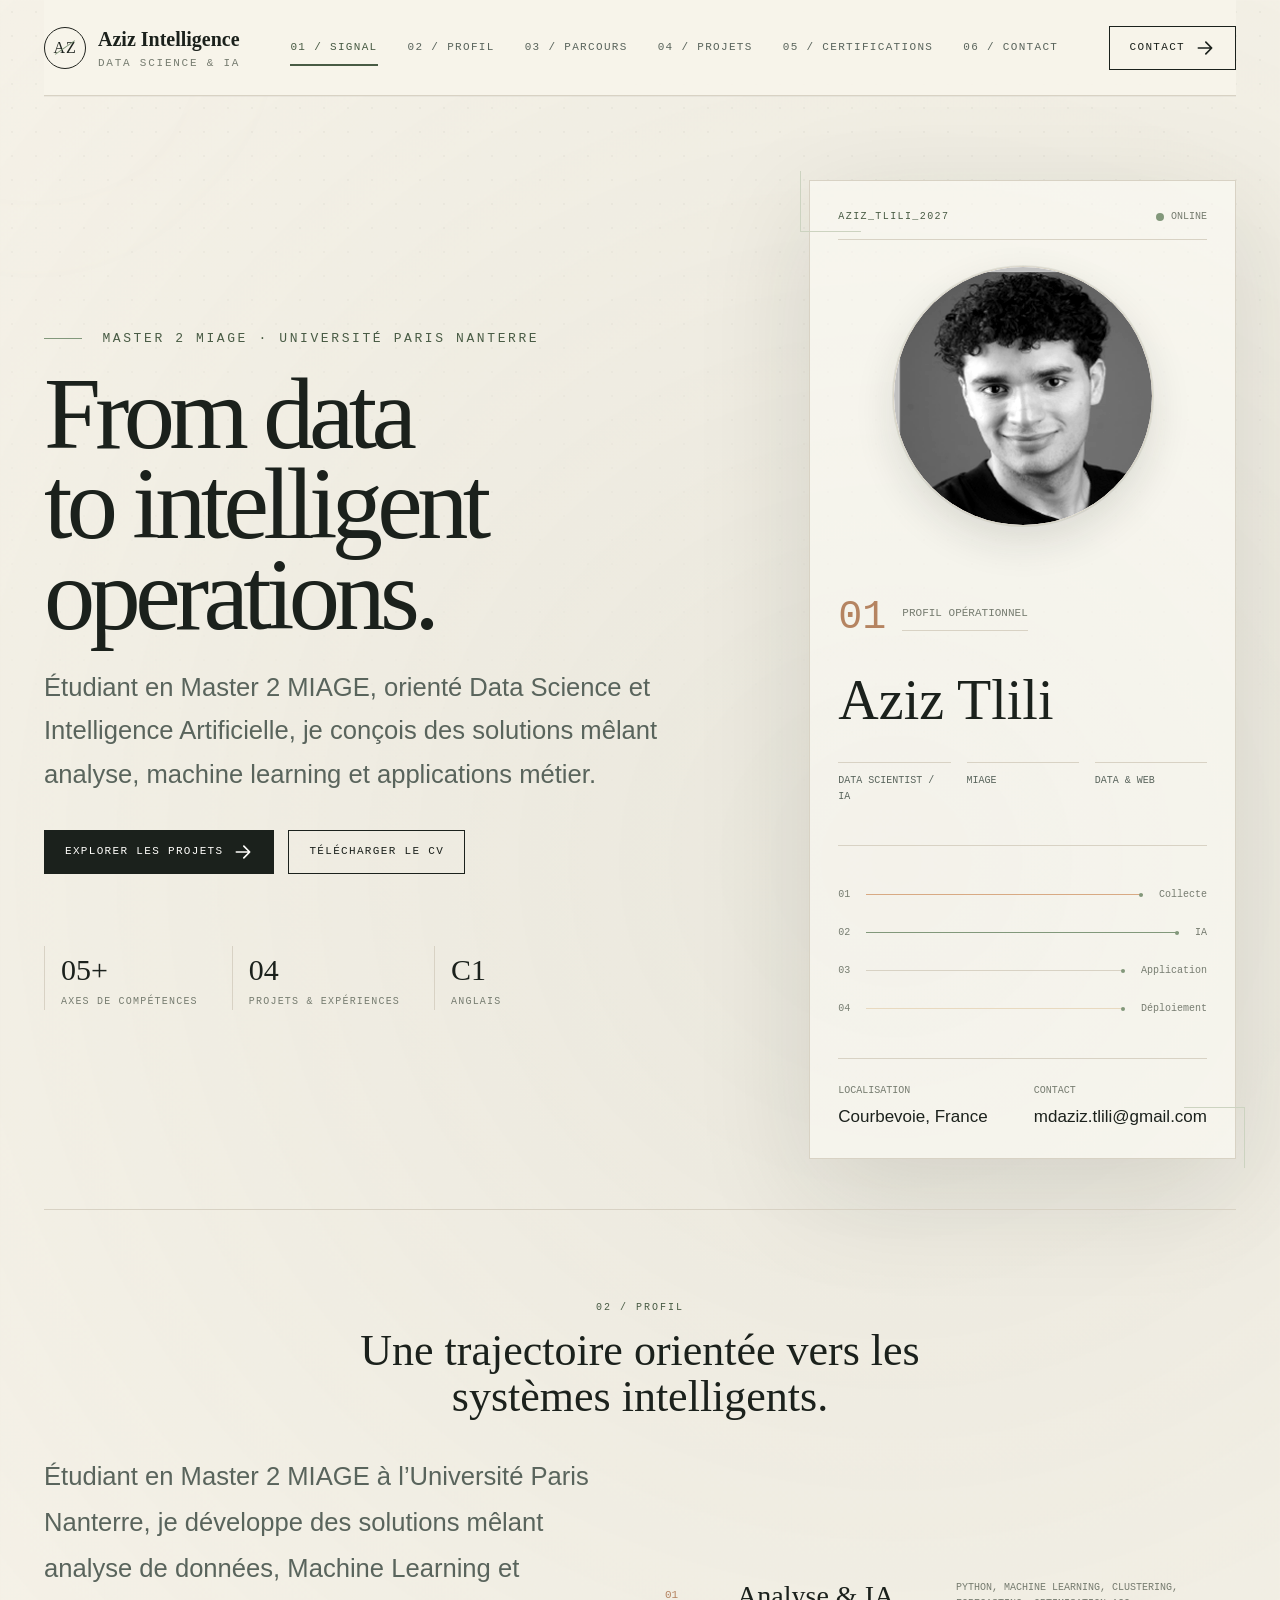
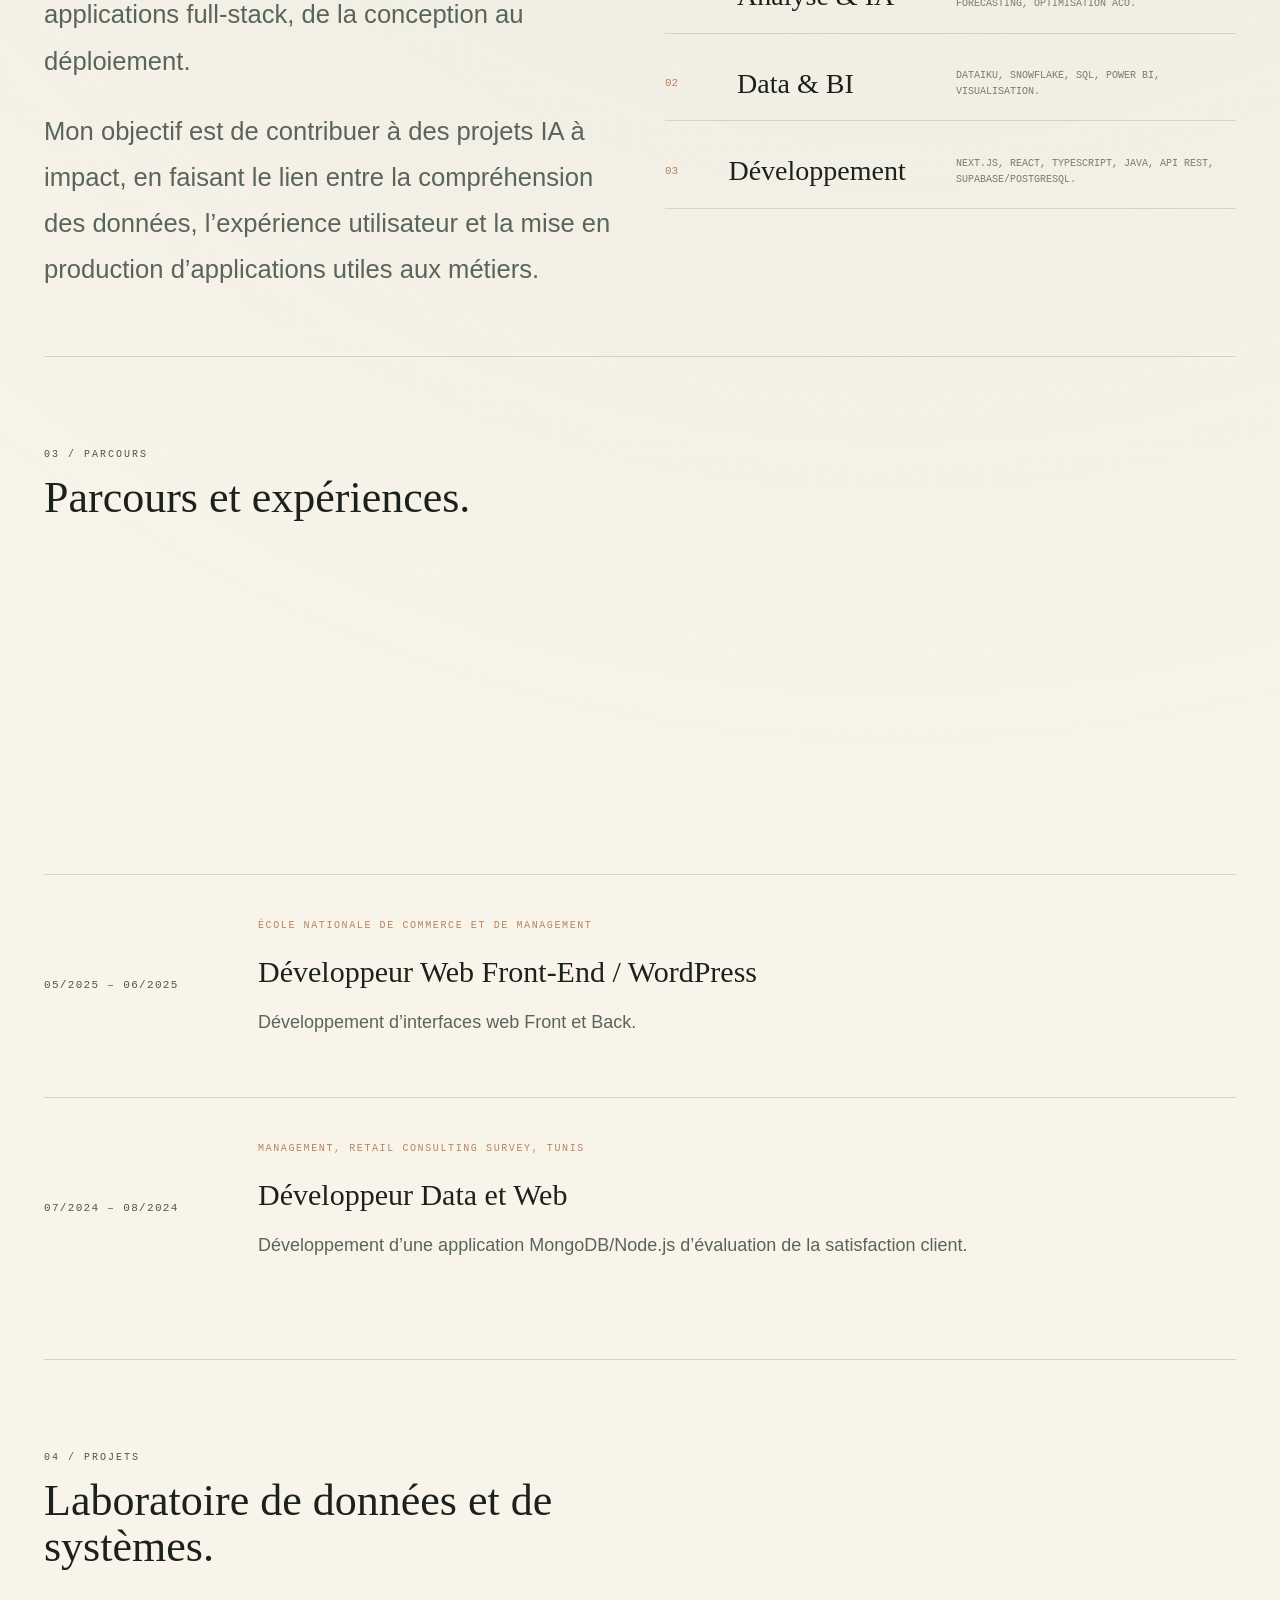
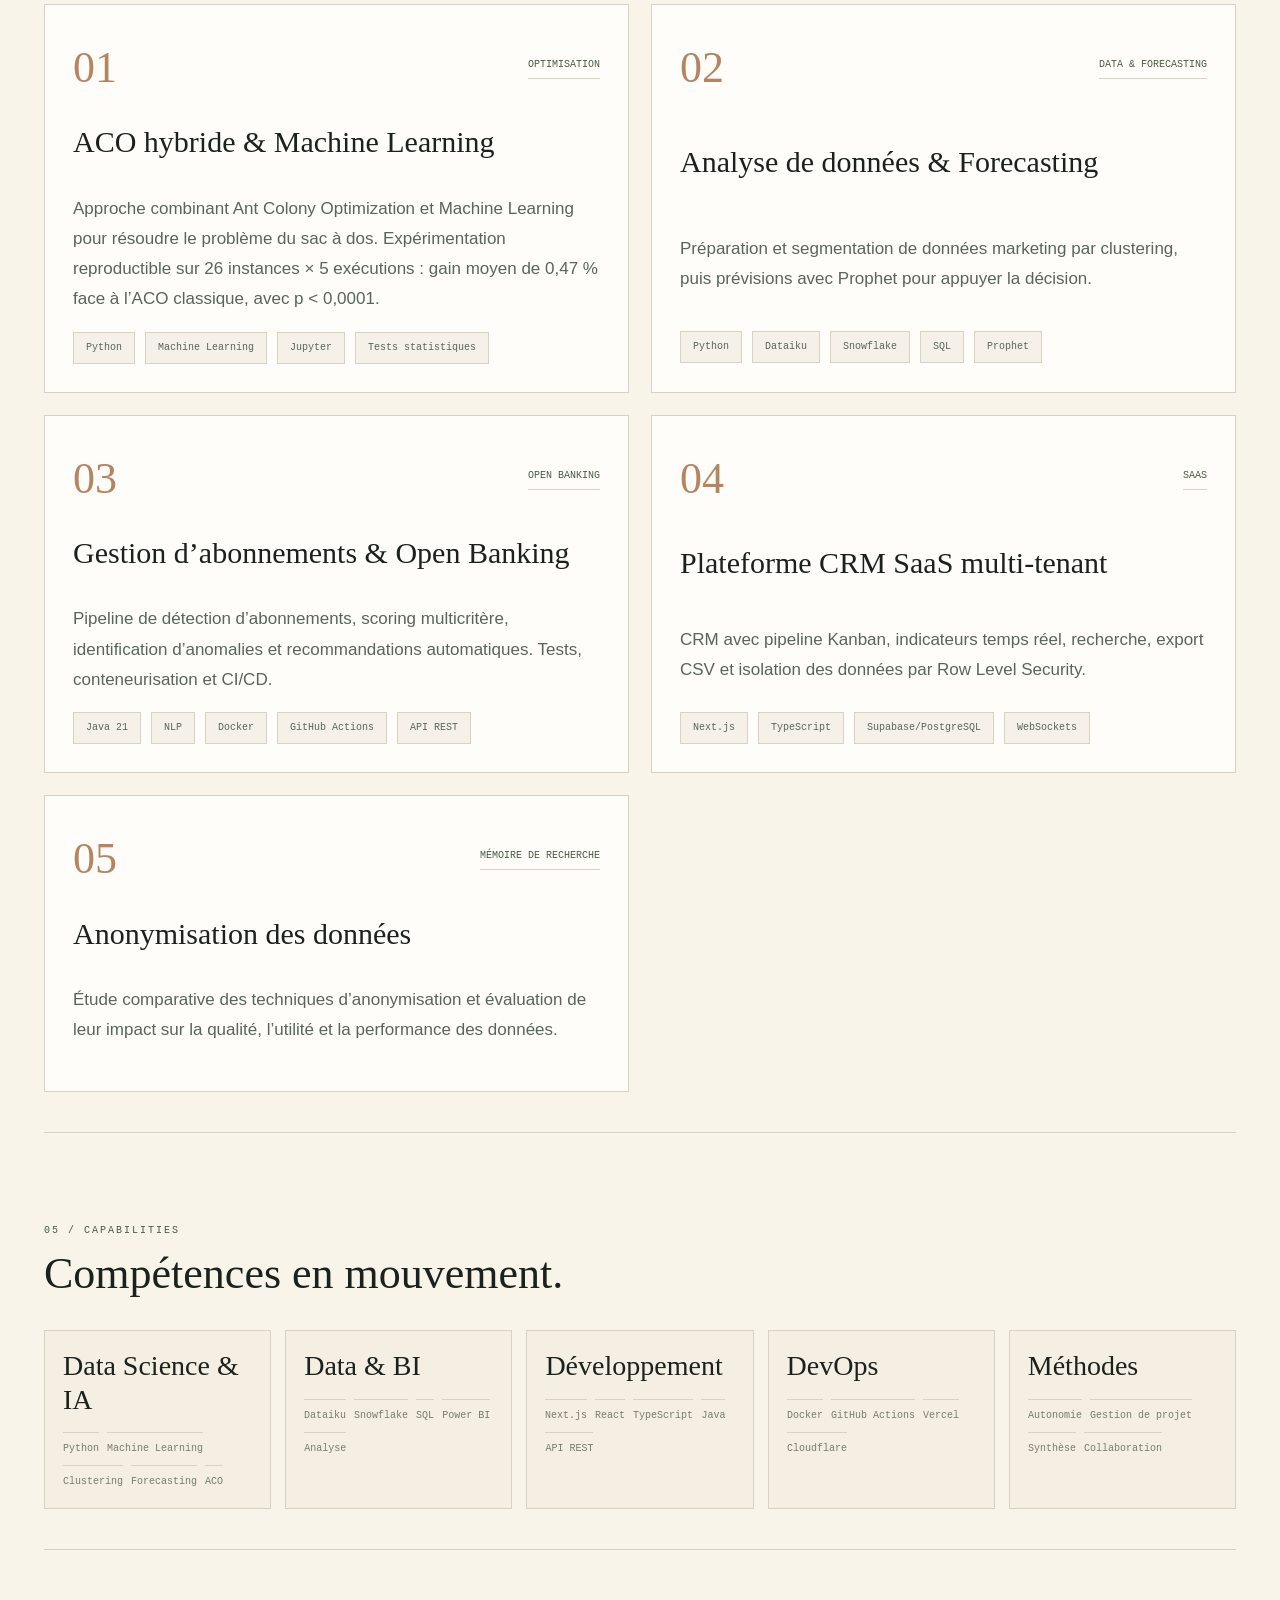
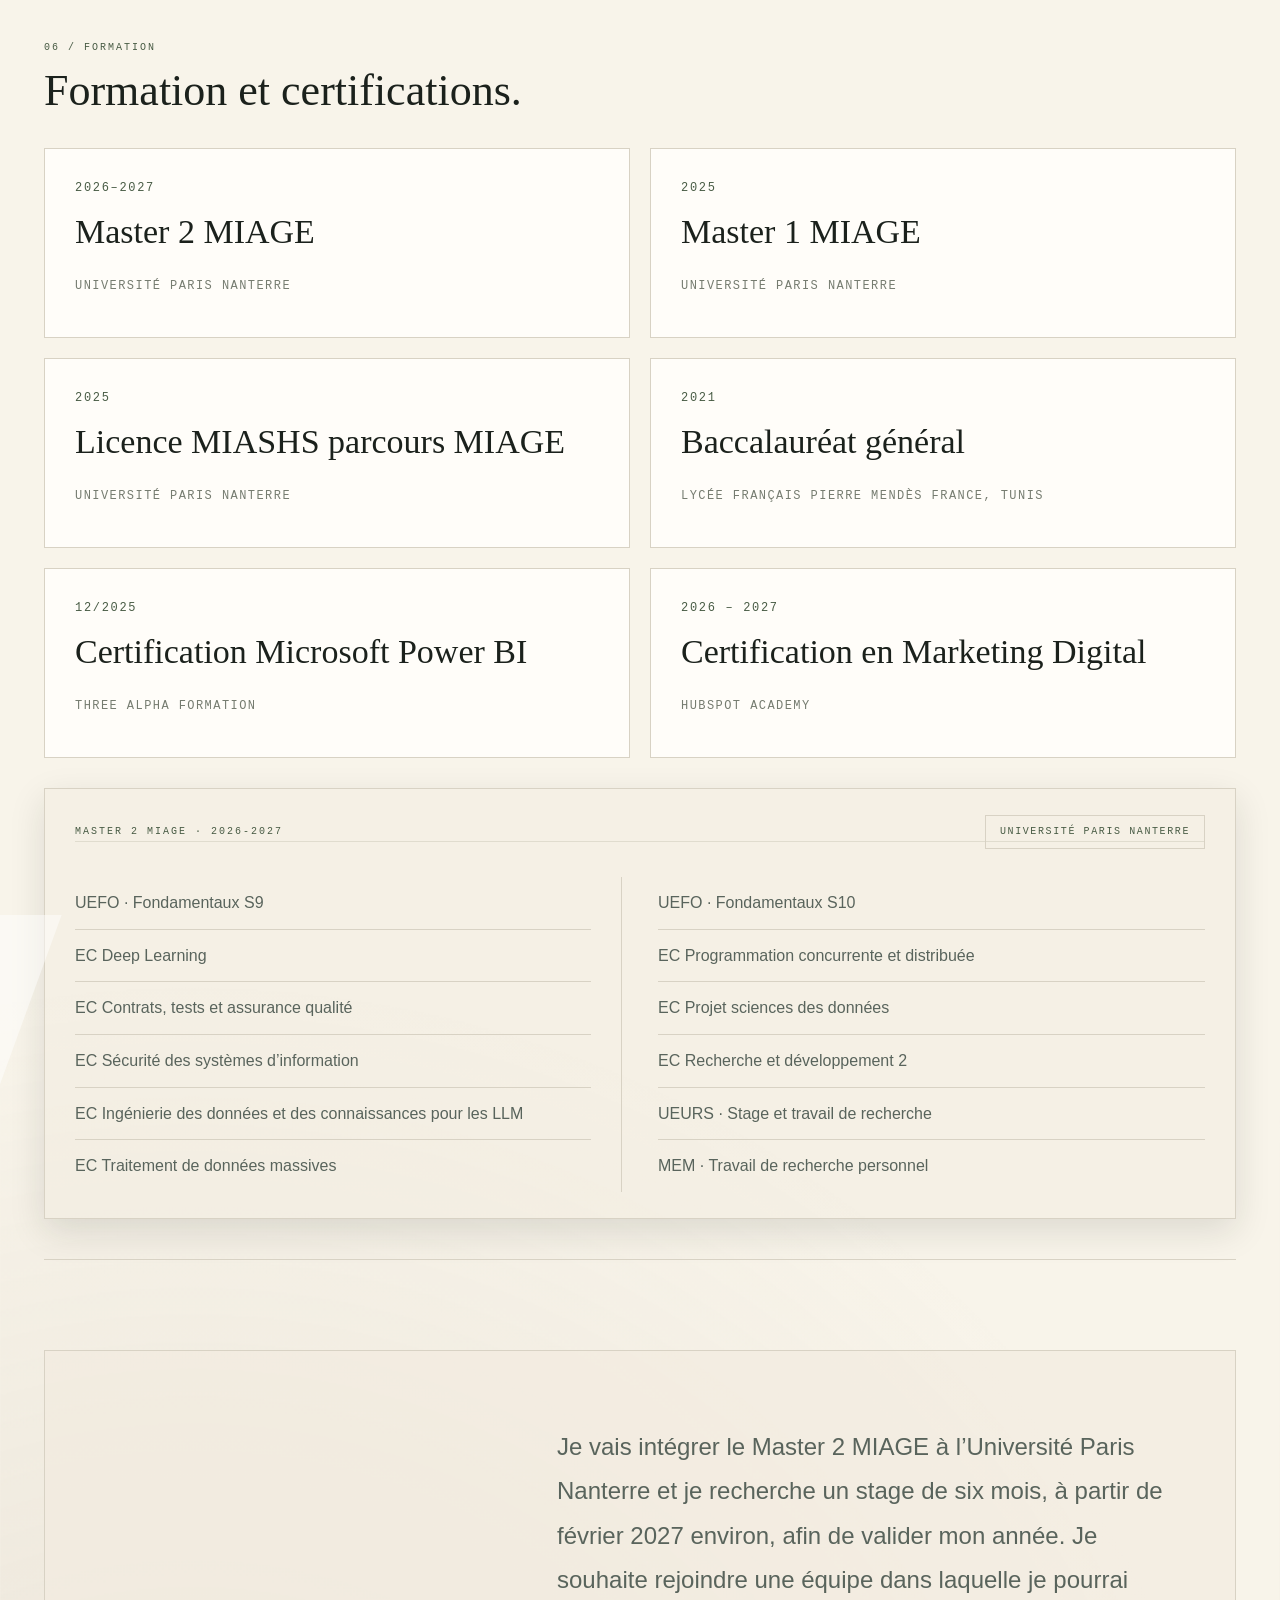
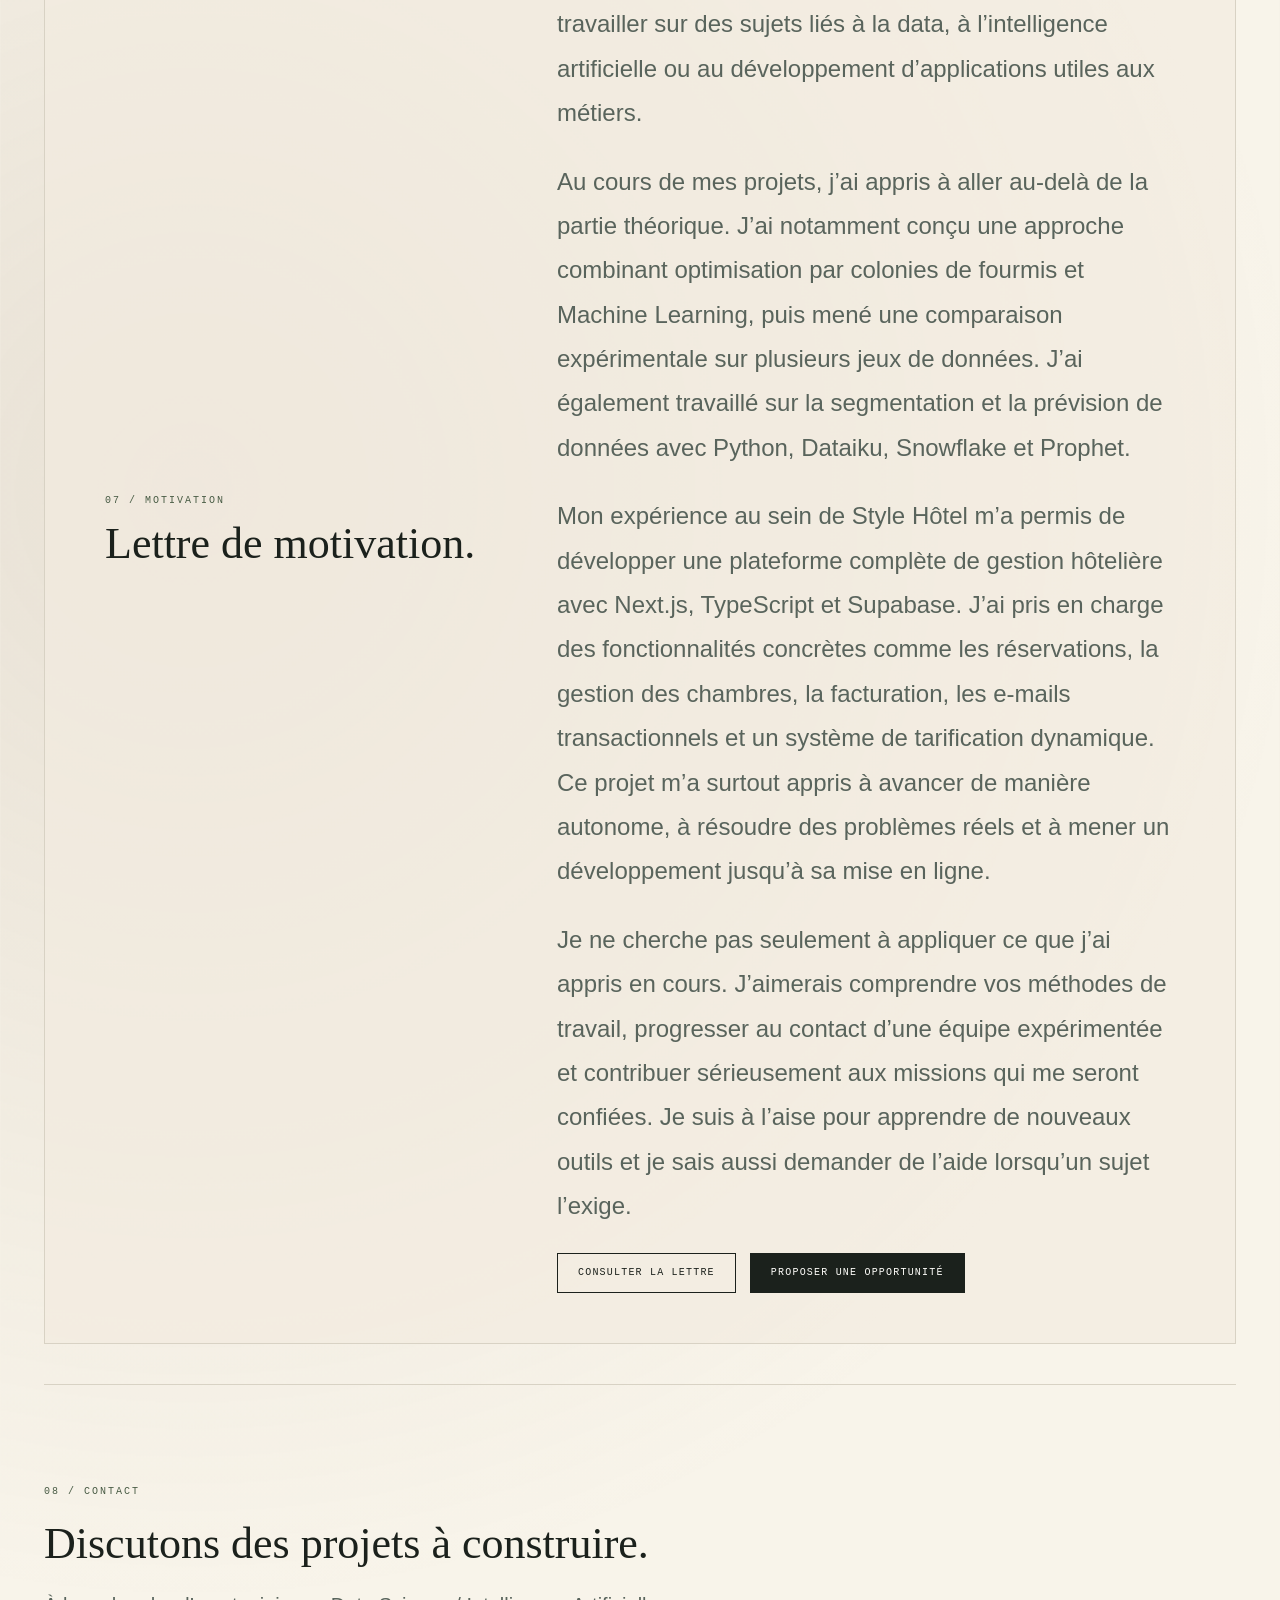
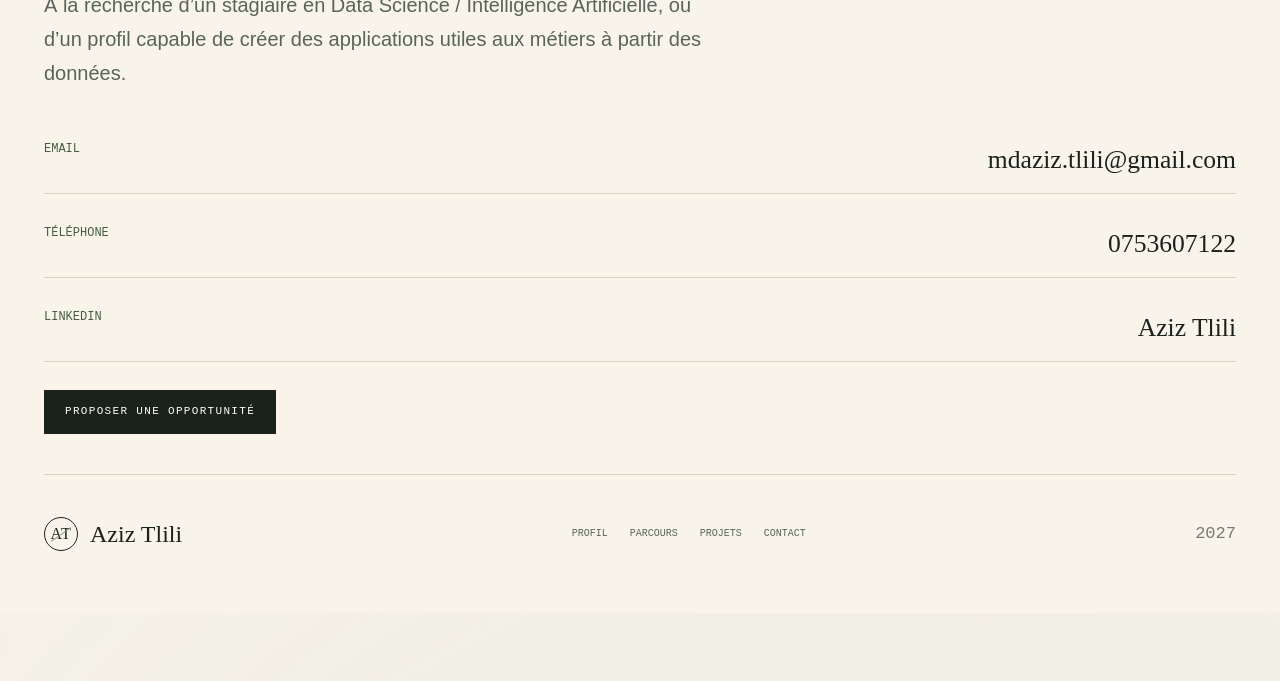
==== index.html @ b00fd15f "Improve visible typography and M2 curriculum wording" ====
<!doctype html>
<html lang="fr">
<head>
  <meta charset="UTF-8" />
  <meta name="viewport" content="width=device-width, initial-scale=1.0" />
  <meta name="description" content="Aziz Intelligence — Data Science & Intelligence Artificielle" />
  <title>Aziz Intelligence | Data Science & IA</title>
  <link rel="stylesheet" href="styles.css" />
</head>
<body>
  <div class="site-shell">
    <header class="site-header">
      <a class="brand" href="#home" aria-label="Aziz Intelligence">
        <span class="brand-mark">
          <span class="mark-line"></span>
          <span class="mark-glyph">AZ</span>
        </span>
        <span class="brand-text">
          <span class="brand-name">Aziz Intelligence</span>
          <span class="brand-role">Data Science & IA</span>
        </span>
      </a>

      <nav class="main-nav" aria-label="Navigation principale">
        <a class="nav-link active" href="#home">01 / Signal</a>
        <a class="nav-link" href="#profile">02 / Profil</a>
        <a class="nav-link" href="#experience">03 / Parcours</a>
        <a class="nav-link" href="#projects">04 / Projets</a>
        <a class="nav-link" href="#certifications">05 / Certifications</a>
        <a class="nav-link" href="#contact">06 / Contact</a>
      </nav>

      <a class="header-button" href="mailto:mdaziz.tlili@gmail.com">
        <span>Contact</span>
        <svg viewBox="0 0 24 24" class="icon-arrow" aria-hidden="true">
          <path d="M4 12h16M13 5l7 7-7 7" fill="none" stroke="currentColor" stroke-width="2" stroke-linecap="round" stroke-linejoin="round" />
        </svg>
      </a>
    </header>

    <main class="main">
      <section class="hero" id="home">
        <div class="hero-grid">
          <section class="hero-copy">
            <div class="section-kicker">
              <span class="kicker-line"></span>
              <span>Master 2 MIAGE · Université Paris Nanterre</span>
            </div>

            <div class="hero-title-wrap">
              <h1>
                <span class="headline-line">From data</span>
                <span class="headline-line">to intelligent</span>
                <span class="headline-line">operations.</span>
              </h1>
            </div>

            <p class="hero-intro">
              Étudiant en Master 2 MIAGE, orienté Data Science et Intelligence Artificielle,
              je conçois des solutions mêlant analyse, machine learning et applications métier.
            </p>

            <div class="hero-actions">
              <a class="primary-button" href="#projects">
                <span>Explorer les projets</span>
                <svg viewBox="0 0 24 24" class="icon-arrow" aria-hidden="true">
                  <path d="M4 12h16M13 5l7 7-7 7" fill="none" stroke="currentColor" stroke-width="2" stroke-linecap="round" stroke-linejoin="round" />
                </svg>
              </a>
              <a class="ghost-button" href="CV_AZIZ_TLILI_FINAL.pdf" download>
                <span>Télécharger le CV</span>
              </a>
            </div>

            <div class="hero-proof">
              <div class="proof-card">
                <span class="proof-number">05+</span>
                <span class="proof-label">axes de compétences</span>
              </div>
              <div class="proof-card">
                <span class="proof-number">04</span>
                <span class="proof-label">projets & expériences</span>
              </div>
              <div class="proof-card">
                <span class="proof-number">C1</span>
                <span class="proof-label">anglais</span>
              </div>
            </div>
          </section>

          <aside class="hero-panel" aria-label="Carte de profil">
            <div class="scan-frame">
              <div class="scan-frame-top">
                <span class="frame-chip">AZIZ_TLILI_2027</span>
                <span class="frame-status">
                  <span class="status-dot"></span>
                  <span>Online</span>
                </span>
              </div>

              <div class="photo-frame">
                <img src="photo_profile.png" alt="Aziz Tlili" class="profile-photo" />
              </div>

              <div class="identity">
                <div class="identity-head">
                  <span class="identity-index">01</span>
                  <span class="identity-label">Profil opérationnel</span>
                </div>
                <h2>Aziz Tlili</h2>
                <div class="identity-grid">
                  <span>Data Scientist / IA</span>
                  <span>MIAGE</span>
                  <span>Data & Web</span>
                </div>
              </div>

              <div class="signal-map">
                <div class="signal-map__row">
                  <span class="signal-label">01</span>
                  <span class="signal-line data-line"></span>
                  <span class="signal-label">Collecte</span>
                </div>
                <div class="signal-map__row">
                  <span class="signal-label">02</span>
                  <span class="signal-line ai-line"></span>
                  <span class="signal-label">IA</span>
                </div>
                <div class="signal-map__row">
                  <span class="signal-label">03</span>
                  <span class="signal-line dev-line"></span>
                  <span class="signal-label">Application</span>
                </div>
                <div class="signal-map__row">
                  <span class="signal-label">04</span>
                  <span class="signal-line cloud-line"></span>
                  <span class="signal-label">Déploiement</span>
                </div>
              </div>

              <div class="profile-summary">
                <div>
                  <span class="summary-label">Localisation</span>
                  <span class="summary-value">Courbevoie, France</span>
                </div>
                <div>
                  <span class="summary-label">Contact</span>
                  <span class="summary-value">mdaziz.tlili@gmail.com</span>
                </div>
              </div>
            </div>
          </aside>
        </div>
      </section>

      <section class="section split-section" id="profile">
        <div class="section-heading centered-heading">
          <span class="section-kicker small-kicker">02 / Profil</span>
          <h2>Une trajectoire orientée vers les systèmes intelligents.</h2>
        </div>

        <div class="profile-two-column">
          <div class="profile-story">
            <p>
              Étudiant en Master 2 MIAGE à l’Université Paris Nanterre, je développe des solutions mêlant
              analyse de données, Machine Learning et applications full-stack, de la conception au déploiement.
            </p>
            <p>
              Mon objectif est de contribuer à des projets IA à impact, en faisant le lien entre la compréhension
              des données, l’expérience utilisateur et la mise en production d’applications utiles aux métiers.
            </p>
          </div>
          <div class="profile-stack">
            <div class="stack-card">
              <span class="stack-card-index">01</span>
              <span class="stack-card-title">Analyse & IA</span>
              <span class="stack-card-text">Python, Machine Learning, clustering, forecasting, optimisation ACO.</span>
            </div>
            <div class="stack-card">
              <span class="stack-card-index">02</span>
              <span class="stack-card-title">Data & BI</span>
              <span class="stack-card-text">Dataiku, Snowflake, SQL, Power BI, visualisation.</span>
            </div>
            <div class="stack-card">
              <span class="stack-card-index">03</span>
              <span class="stack-card-title">Développement</span>
              <span class="stack-card-text">Next.js, React, TypeScript, Java, API REST, Supabase/PostgreSQL.</span>
            </div>
          </div>
        </div>
      </section>

      <section class="section experience-section" id="experience">
        <div class="section-heading">
          <span class="section-kicker small-kicker">03 / Parcours</span>
          <h2>Parcours et expériences.</h2>
        </div>

        <div class="timeline">
          <article class="timeline-item">
            <span class="timeline-date">04/2026 – 06/2026</span>
            <div class="timeline-content">
              <span class="timeline-company">Style Hôtel</span>
              <h3>Développeur Full-Stack & Data</h3>
              <p>
                Conception et mise en production d’une plateforme de gestion hôtelière : site multilingue,
                authentification sécurisée, réservations, chambres, facturation PDF et e-mails transactionnels.
              </p>
              <div class="timeline-tags">
                <span>Next.js</span>
                <span>TypeScript</span>
                <span>Supabase/PostgreSQL</span>
                <span>API REST</span>
                <span>Docker</span>
                <span>Vercel</span>
                <span>Cloudflare</span>
              </div>
            </div>
          </article>

          <article class="timeline-item">
            <span class="timeline-date">05/2025 – 06/2025</span>
            <div class="timeline-content">
              <span class="timeline-company">École Nationale de Commerce et de Management</span>
              <h3>Développeur Web Front-End / WordPress</h3>
              <p>Développement d’interfaces web Front et Back.</p>
            </div>
          </article>

          <article class="timeline-item">
            <span class="timeline-date">07/2024 – 08/2024</span>
            <div class="timeline-content">
              <span class="timeline-company">Management, Retail Consulting Survey, Tunis</span>
              <h3>Développeur Data et Web</h3>
              <p>Développement d’une application MongoDB/Node.js d’évaluation de la satisfaction client.</p>
            </div>
          </article>
        </div>
      </section>

      <section class="section project-section" id="projects">
        <div class="section-heading">
          <span class="section-kicker small-kicker">04 / Projets</span>
          <h2>Laboratoire de données et de systèmes.</h2>
        </div>

        <div class="project-grid">
          <article class="project-card">
            <div class="project-top">
              <span class="project-index">01</span>
              <span class="project-type">Optimisation</span>
            </div>
            <h3>ACO hybride & Machine Learning</h3>
            <p>
              Approche combinant Ant Colony Optimization et Machine Learning pour résoudre le problème du sac à dos.
              Expérimentation reproductible sur 26 instances × 5 exécutions : gain moyen de 0,47 % face à l’ACO classique,
              avec p &lt; 0,0001.
            </p>
            <div class="project-tags">
              <span>Python</span>
              <span>Machine Learning</span>
              <span>Jupyter</span>
              <span>Tests statistiques</span>
            </div>
          </article>

          <article class="project-card">
            <div class="project-top">
              <span class="project-index">02</span>
              <span class="project-type">Data & Forecasting</span>
            </div>
            <h3>Analyse de données & Forecasting</h3>
            <p>
              Préparation et segmentation de données marketing par clustering, puis prévisions avec Prophet pour appuyer la décision.
            </p>
            <div class="project-tags">
              <span>Python</span>
              <span>Dataiku</span>
              <span>Snowflake</span>
              <span>SQL</span>
              <span>Prophet</span>
            </div>
          </article>

          <article class="project-card">
            <div class="project-top">
              <span class="project-index">03</span>
              <span class="project-type">Open Banking</span>
            </div>
            <h3>Gestion d’abonnements & Open Banking</h3>
            <p>
              Pipeline de détection d’abonnements, scoring multicritère, identification d’anomalies et recommandations automatiques.
              Tests, conteneurisation et CI/CD.
            </p>
            <div class="project-tags">
              <span>Java 21</span>
              <span>NLP</span>
              <span>Docker</span>
              <span>GitHub Actions</span>
              <span>API REST</span>
            </div>
          </article>

          <article class="project-card">
            <div class="project-top">
              <span class="project-index">04</span>
              <span class="project-type">SaaS</span>
            </div>
            <h3>Plateforme CRM SaaS multi-tenant</h3>
            <p>
              CRM avec pipeline Kanban, indicateurs temps réel, recherche, export CSV et isolation des données par Row Level Security.
            </p>
            <div class="project-tags">
              <span>Next.js</span>
              <span>TypeScript</span>
              <span>Supabase/PostgreSQL</span>
              <span>WebSockets</span>
            </div>
          </article>

          <article class="project-card">
            <div class="project-top">
              <span class="project-index">05</span>
              <span class="project-type">Mémoire de recherche</span>
            </div>
            <h3>Anonymisation des données</h3>
            <p>
              Étude comparative des techniques d’anonymisation et évaluation de leur impact sur la qualité, l’utilité et la performance des données.
            </p>
          </article>
        </div>
      </section>

      <section class="section skill-section">
        <div class="section-heading">
          <span class="section-kicker small-kicker">05 / Capabilities</span>
          <h2>Compétences en mouvement.</h2>
        </div>

        <div class="skill-map">
          <div class="skill-map-block">
            <span class="skill-category">Data Science & IA</span>
            <span class="skill-lines">
              <span>Python</span>
              <span>Machine Learning</span>
              <span>Clustering</span>
              <span>Forecasting</span>
              <span>ACO</span>
            </span>
          </div>
          <div class="skill-map-block">
            <span class="skill-category">Data & BI</span>
            <span class="skill-lines">
              <span>Dataiku</span>
              <span>Snowflake</span>
              <span>SQL</span>
              <span>Power BI</span>
              <span>Analyse</span>
            </span>
          </div>
          <div class="skill-map-block">
            <span class="skill-category">Développement</span>
            <span class="skill-lines">
              <span>Next.js</span>
              <span>React</span>
              <span>TypeScript</span>
              <span>Java</span>
              <span>API REST</span>
            </span>
          </div>
          <div class="skill-map-block">
            <span class="skill-category">DevOps</span>
            <span class="skill-lines">
              <span>Docker</span>
              <span>GitHub Actions</span>
              <span>Vercel</span>
              <span>Cloudflare</span>
            </span>
          </div>
          <div class="skill-map-block">
            <span class="skill-category">Méthodes</span>
            <span class="skill-lines">
              <span>Autonomie</span>
              <span>Gestion de projet</span>
              <span>Synthèse</span>
              <span>Collaboration</span>
            </span>
          </div>
        </div>
      </section>

      <section class="section education-section" id="certifications">
        <div class="section-heading">
          <span class="section-kicker small-kicker">06 / Formation</span>
          <h2>Formation et certifications.</h2>
        </div>

        <div class="education-grid">
          <div class="education-card">
            <span class="education-date">2026–2027</span>
            <h3>Master 2 MIAGE</h3>
            <p>Université Paris Nanterre</p>
          </div>
          <div class="education-card">
            <span class="education-date">2025</span>
            <h3>Master 1 MIAGE</h3>
            <p>Université Paris Nanterre</p>
          </div>
          <div class="education-card">
            <span class="education-date">2025</span>
            <h3>Licence MIASHS parcours MIAGE</h3>
            <p>Université Paris Nanterre</p>
          </div>
          <div class="education-card">
            <span class="education-date">2021</span>
            <h3>Baccalauréat général</h3>
            <p>Lycée français Pierre Mendès France, Tunis</p>
          </div>
          <div class="education-card">
            <span class="education-date">12/2025</span>
            <h3>Certification Microsoft Power BI</h3>
            <p>Three Alpha Formation</p>
          </div>
          <div class="education-card">
            <span class="education-date">2026 – 2027</span>
            <h3>Certification en Marketing Digital</h3>
            <p>HubSpot Academy</p>
          </div>
        </div>

        <div class="curriculum-panel">
          <div class="curriculum-panel-head">
            <span class="section-kicker small-kicker">Master 2 MIAGE · 2026-2027</span>
            <span class="curriculum-badge">Université Paris Nanterre</span>
          </div>
          <div class="curriculum-grid">
            <div class="curriculum-column">
              <span class="curriculum-label">UEFO · Fondamentaux S9</span>
              <span class="curriculum-label">EC Deep Learning</span>
              <span class="curriculum-label">EC Contrats, tests et assurance qualité</span>
              <span class="curriculum-label">EC Sécurité des systèmes d’information</span>
              <span class="curriculum-label">EC Ingénierie des données et des connaissances pour les LLM</span>
              <span class="curriculum-label">EC Traitement de données massives</span>
            </div>
            <div class="curriculum-column">
              <span class="curriculum-label">UEFO · Fondamentaux S10</span>
              <span class="curriculum-label">EC Programmation concurrente et distribuée</span>
              <span class="curriculum-label">EC Projet sciences des données</span>
              <span class="curriculum-label">EC Recherche et développement 2</span>
              <span class="curriculum-label">UEURS · Stage et travail de recherche</span>
              <span class="curriculum-label">MEM · Travail de recherche personnel</span>
            </div>
          </div>
        </div>
      </section>

      <section class="section letter-section">
        <div class="letter-panel">
          <div class="section-heading left-heading">
            <span class="section-kicker small-kicker">07 / Motivation</span>
            <h2>Lettre de motivation.</h2>
          </div>
          <div class="letter-content">
            <p>
              Je vais intégrer le Master 2 MIAGE à l’Université Paris Nanterre et je recherche un stage de six mois,
              à partir de février 2027 environ, afin de valider mon année. Je souhaite rejoindre une équipe dans laquelle
              je pourrai travailler sur des sujets liés à la data, à l’intelligence artificielle ou au développement
              d’applications utiles aux métiers.
            </p>
            <p>
              Au cours de mes projets, j’ai appris à aller au-delà de la partie théorique. J’ai notamment conçu une approche
              combinant optimisation par colonies de fourmis et Machine Learning, puis mené une comparaison expérimentale
              sur plusieurs jeux de données. J’ai également travaillé sur la segmentation et la prévision de données avec
              Python, Dataiku, Snowflake et Prophet.
            </p>
            <p>
              Mon expérience au sein de Style Hôtel m’a permis de développer une plateforme complète de gestion hôtelière
              avec Next.js, TypeScript et Supabase. J’ai pris en charge des fonctionnalités concrètes comme les réservations,
              la gestion des chambres, la facturation, les e-mails transactionnels et un système de tarification dynamique.
              Ce projet m’a surtout appris à avancer de manière autonome, à résoudre des problèmes réels et à mener un
              développement jusqu’à sa mise en ligne.
            </p>
            <p>
              Je ne cherche pas seulement à appliquer ce que j’ai appris en cours. J’aimerais comprendre vos méthodes de
              travail, progresser au contact d’une équipe expérimentée et contribuer sérieusement aux missions qui me seront
              confiées. Je suis à l’aise pour apprendre de nouveaux outils et je sais aussi demander de l’aide lorsqu’un sujet
              l’exige.
            </p>
            <div class="letter-actions">
              <a class="ghost-button small-button" href="LETTRE_MOTIVATION_STAGE_M2_AZIZ_TLILI.pdf" download>
                <span>Consulter la lettre</span>
              </a>
              <a class="primary-button small-button" href="mailto:mdaziz.tlili@gmail.com?subject=Candidature%20stage%20MIAGE%20Data%20Science%20IA&body=Bonjour%20Aziz%2C%0A%0AJ%27ai%20lu%20votre%20portfolio%20et%20je%20souhaite%20discuter%20d%27une%20opportunit%C3%A9%20de%20stage.%0A%0ABonne%20journ%C3%A9e.%0A">
                <span>Proposer une opportunité</span>
              </a>
            </div>
          </div>
        </div>
      </section>

      <section class="section contact-section" id="contact">
        <div class="contact-grid">
          <div class="contact-content">
            <span class="section-kicker small-kicker">08 / Contact</span>
            <h2>Discutons des projets à construire.</h2>
            <p>
              À la recherche d’un stagiaire en Data Science / Intelligence Artificielle, ou d’un profil capable de
              créer des applications utiles aux métiers à partir des données.
            </p>
            <div class="contact-links">
              <a class="contact-link" href="mailto:mdaziz.tlili@gmail.com">
                <span class="contact-label">Email</span>
                <span class="contact-value">mdaziz.tlili@gmail.com</span>
              </a>
              <a class="contact-link" href="tel:+33753607122">
                <span class="contact-label">Téléphone</span>
                <span class="contact-value">0753607122</span>
              </a>
              <a class="contact-link" href="http://www.linkedin.com/in/aziz-tlili-231182329" target="_blank" rel="noopener">
                <span class="contact-label">LinkedIn</span>
                <span class="contact-value">Aziz Tlili</span>
              </a>
            </div>
            <div class="contact-cta">
              <a class="primary-button contact-button" href="mailto:mdaziz.tlili@gmail.com?subject=Opportunit%C3%A9%20de%20stage%20MIAGE%20Data%20Science%20IA&body=Bonjour%20Aziz%2C%0A%0AJe%20souhaite%20vous%20proposer%20une%20opportunit%C3%A9%20de%20stage%20ou%20de%20collaboration.%0A%0A%20Cordialement%2C">
                <span>Proposer une opportunité</span>
              </a>
            </div>
          </div>
        </div>
      </section>
    </main>

    <footer class="site-footer">
      <div class="footer-brand">
        <span class="brand-mark footer-mark">
          <span class="mark-line"></span>
          <span class="mark-glyph">AT</span>
        </span>
        <span class="footer-name">Aziz Tlili</span>
      </div>
      <div class="footer-links">
        <a href="#profile">Profil</a>
        <a href="#experience">Parcours</a>
        <a href="#projects">Projets</a>
        <a href="#contact">Contact</a>
      </div>
      <span class="footer-year">2027</span>
    </footer>
  </div>

  <script src="main.js"></script>
</body>
</html>
---- styles.css ----
* {
  box-sizing: border-box;
  -webkit-font-smoothing: antialiased;
  text-rendering: optimizeLegibility;
}

:root {
  --background: #f8f4ea;
  --paper: #fffefb;
  --paper-soft: #f2ebe0;
  --text: #1b211c;
  --text-soft: #59645c;
  --text-muted: #767c70;
  --line: #d8d2c4;
  --sage: #82987b;
  --sage-dark: #485b44;
  --sage-soft: #ccd3c0;
  --sage-ink: #142116;
  --clay: #b58461;
  --clay-light: #d8aa84;
  --graphite: #1f221d;
  --graphite-soft: #303428;
  --sand: #e8d9bf;
  --paper-shadow: rgba(27, 33, 28, 0.12);
  --serif: "Iowan Old Style", "Baskerville", "Times New Roman", serif;
  --sans: "Inter", "Avenir Next", "Helvetica Neue", Arial, sans-serif;
  --mono: "Roboto Mono", "Courier New", monospace;
  --max-width: 1240px;
}

html {
  scroll-behavior: smooth;
}

body {
  margin: 0;
  color: var(--text);
  background:
    radial-gradient(circle at 70% 10%, rgba(133, 142, 128, 0.12), transparent 20%),
    radial-gradient(circle at 15% 80%, rgba(150, 128, 104, 0.16), transparent 16%),
    var(--background);
  font-family: var(--sans);
  font-size: 17px;
  line-height: 1.6;
}

body::before {
  content: "";
  position: fixed;
  inset: 0;
  pointer-events: none;
  background-image: radial-gradient(var(--paper-shadow) 0.8px, transparent 0.8px);
  background-size: 24px 24px;
  mask-image: linear-gradient(180deg, rgba(0, 0, 0, 1), transparent 100%);
  opacity: 0.3;
}

body::after {
  content: "";
  position: fixed;
  width: 420px;
  height: 420px;
  border-radius: 50%;
  border: 1px solid var(--line);
  left: -180px;
  top: -180px;
  filter: blur(30px);
  opacity: 0.6;
}

@keyframes fadeRise {
  from {
    opacity: 0;
    transform: translateY(30px);
  }

  to {
    opacity: 1;
    transform: translateY(0);
  }
}

@keyframes imageFloat {
  50% {
    transform: rotate(-2deg) translateY(-8px);
  }
}

@keyframes pulse {
  50% {
    box-shadow: 0 0 0 1px rgba(72,91,68,0.25), 0 0 22px rgba(72,91,68,0.16);
  }
}

@keyframes drift {
  50% {
    transform: translateY(-6px);
  }
}

@keyframes traceLine {
  from {
    transform: scaleX(0);
    transform-origin: left;
  }

  to {
    transform: scaleX(1);
    transform-origin: left;
  }
}

.site-shell {
  max-width: var(--max-width);
  margin: 0 auto;
  padding: 0 24px;
}

.site-header {
  min-height: 96px;
  display: flex;
  align-items: center;
  justify-content: space-between;
  border-bottom: 1px solid var(--line);
  position: sticky;
  top: 0;
  z-index: 10;
  background-color: color-mix(in srgb, var(--background) 90%, transparent);
  backdrop-filter: blur(14px);
  box-shadow: 0 1px 0 rgba(0,0,0,0.04);
}

.brand {
  display: flex;
  align-items: center;
  gap: 12px;
  color: var(--text);
  text-decoration: none;
}

.brand-mark {
  width: 42px;
  height: 42px;
  border-radius: 50%;
  display: flex;
  align-items: center;
  justify-content: center;
  border: 1px solid var(--graphite);
  position: relative;
}

.mark-line {
  position: absolute;
  width: 24px;
  height: 1px;
  background: var(--sage);
  transform: rotate(-35deg);
}

.mark-glyph {
  font-family: var(--serif);
  font-size: 16px;
  font-weight: 500;
  letter-spacing: 0.05em;
}

.brand-text {
  display: flex;
  flex-direction: column;
}

.brand-name {
  font-family: var(--serif);
  font-size: 20px;
  font-weight: 700;
}

.brand-role {
  font-family: var(--mono);
  font-size: 11px;
  text-transform: uppercase;
  color: var(--text-muted);
  letter-spacing: 0.16em;
}

.main-nav {
  display: flex;
  gap: 30px;
  align-items: center;
}

.nav-link {
  color: var(--text-soft);
  font-family: var(--mono);
  font-size: 11px;
  text-decoration: none;
  text-transform: uppercase;
  letter-spacing: 0.12em;
  position: relative;
  padding: 10px 0;
}

.nav-link::before {
  content: "";
  position: absolute;
  left: 0;
  right: 0;
  bottom: 0;
  height: 2px;
  transform: scaleX(0);
  transform-origin: left;
  background: var(--sage-dark);
  transition: transform 300ms ease;
}

.nav-link:hover,
.nav-link.active {
  color: var(--sage-dark);
}

.nav-link:hover::before,
.nav-link.active::before {
  transform: scaleX(1);
}

.header-button,
.primary-button,
.ghost-button {
  display: flex;
  align-items: center;
  gap: 10px;
  min-height: 44px;
  padding: 11px 20px;
  border-radius: 0;
  text-decoration: none;
  font-family: var(--mono);
  font-size: 11px;
  text-transform: uppercase;
  letter-spacing: 0.12em;
  transition: transform 300ms ease, background 300ms ease, color 300ms ease, border 300ms ease, box-shadow 300ms ease;
}

.header-button {
  color: var(--text);
  border: 1px solid var(--text);
  background: transparent;
  position: relative;
  overflow: hidden;
}

.header-button::after,
.primary-button::after,
.ghost-button::after {
  content: "";
  position: absolute;
  left: -10%;
  top: -20%;
  width: 35%;
  height: 150%;
  transform: skewX(-20deg) translateX(-180%);
  background: rgba(255,255,255,0.28);
  transition: transform 550ms ease;
}

.header-button:hover::after,
.primary-button:hover::after,
.ghost-button:hover::after {
  transform: skewX(-20deg) translateX(380%);
}

.header-button:hover,
.primary-button:hover,
.ghost-button:hover {
  transform: translateY(-2px);
  box-shadow: 0 16px 40px var(--paper-shadow);
}

.icon-arrow {
  width: 20px;
  height: 20px;
}

.hero {
  padding: 84px 0 50px;
  min-height: 640px;
  display: flex;
  align-items: center;
  animation: fadeRise 780ms ease both;
}

.hero-grid {
  display: grid;
  grid-template-columns: minmax(620px, 1.7fr) minmax(410px, 1fr);
  gap: 40px;
  align-items: center;
  width: 100%;
}

.hero-copy {
  width: min(680px, 100%);
}

.section-kicker {
  font-family: var(--mono);
  font-size: 13px;
  letter-spacing: 0.2em;
  text-transform: uppercase;
  color: var(--sage-dark);
}

.kicker-line {
  display: inline-block;
  width: 38px;
  height: 1px;
  background: var(--sage);
  vertical-align: middle;
  margin-right: 10px;
}

.hero-title-wrap {
  margin-top: 20px;
}

.hero h1 {
  font-family: var(--serif);
  font-weight: 400;
  font-size: clamp(76px, 8vw, 116px);
  line-height: 0.88;
  letter-spacing: -0.055em;
  color: var(--text);
  max-width: 680px;
  margin: 0 0 26px;
}

.headline-line {
  display: block;
}

.hero-intro {
  font-family: var(--sans);
  color: var(--text-soft);
  font-size: clamp(23px, 2vw, 28px);
  line-height: 1.7;
  max-width: 720px;
  margin: 0 0 34px;
}

.hero-actions {
  display: flex;
  gap: 14px;
  align-items: center;
}

.primary-button {
  background: var(--text);
  color: var(--paper);
  border: 1px solid var(--text);
}

.ghost-button {
  background: transparent;
  border: 1px solid var(--text);
  color: var(--text);
}

.hero-proof {
  margin-top: 72px;
  display: flex;
  gap: 34px;
  align-items: center;
}

.proof-card {
  border-left: 1px solid var(--line);
  padding-left: 16px;
}

.proof-number {
  display: block;
  font-family: var(--serif);
  font-size: clamp(30px, 2vw, 42px);
}

.proof-label {
  display: block;
  font-family: var(--mono);
  font-size: 10px;
  letter-spacing: 0.12em;
  text-transform: uppercase;
  color: var(--text-muted);
}

.hero-panel {
  display: flex;
  align-items: center;
  justify-content: center;
}

.photo-frame {
  width: 260px;
  height: 260px;
  margin: 26px auto 10px;
  padding: 0;
  border: 1px solid var(--line);
  background: var(--paper);
  transform: rotate(0deg);
  border-radius: 50%;
  box-shadow: 0 0 0 1px rgba(80,95,70,0.1), 0 16px 40px var(--paper-shadow);
  overflow: hidden;
}

.profile-photo {
  display: block;
  width: 100%;
  height: 100%;
  object-fit: cover;
  object-position: center center;
  border-radius: 50%;
  filter: grayscale(100%) contrast(1.15) brightness(1.06);
  transform: scale(1.00);
}

.scan-frame {
  min-height: 480px;
  width: min(440px, 100%);
  padding: 28px;
  border: 1px solid var(--line);
  background-color: rgba(255, 254, 251, 0.46);
  position: relative;
  box-shadow: 0 32px 110px var(--paper-shadow);
}

.scan-frame::before,
.scan-frame::after {
  content: "";
  position: absolute;
  border: 1px solid var(--sage-soft);
}

.scan-frame::before {
  width: 60px;
  height: 60px;
  border-top: none;
  border-right: none;
  left: -10px;
  top: -10px;
}

.scan-frame::after {
  width: 60px;
  height: 60px;
  border-bottom: none;
  border-left: none;
  right: -10px;
  bottom: -10px;
}

.scan-frame-top {
  display: flex;
  align-items: center;
  justify-content: space-between;
  border-bottom: 1px solid var(--line);
  padding-bottom: 14px;
}

.frame-chip {
  font-family: var(--mono);
  font-size: 10px;
  color: var(--sage-dark);
  text-transform: uppercase;
  letter-spacing: 0.14em;
}

.frame-status {
  font-family: var(--mono);
  font-size: 10px;
  text-transform: uppercase;
  color: var(--text-muted);
  display: flex;
  align-items: center;
  gap: 8px;
}

.status-dot {
  width: 6px;
  height: 6px;
  border-radius: 50%;
  background: var(--sage);
  box-shadow: 0 0 0 1px var(--sage);
}

.identity {
  padding: 50px 0 40px;
}

.identity-head {
  display: flex;
  align-items: center;
  gap: 16px;
}

.identity-index {
  font-family: var(--mono);
  font-size: 40px;
  color: var(--clay);
}

.identity-label {
  font-family: var(--mono);
  font-size: 11px;
  text-transform: uppercase;
  border-bottom: 1px solid var(--line);
  padding-bottom: 8px;
  color: var(--text-muted);
}

.identity h2 {
  font-family: var(--serif);
  font-weight: 400;
  font-size: clamp(56px, 4vw, 72px);
  line-height: 1.1;
  margin: 20px 0 30px;
}

.identity-grid {
  display: grid;
  grid-template-columns: repeat(3, minmax(80px, 1fr));
  gap: 16px;
}

.identity-grid span {
  font-family: var(--mono);
  font-size: 10px;
  text-transform: uppercase;
  color: var(--text-soft);
  border-top: 1px solid var(--line);
  padding-top: 10px;
}

.signal-map {
  position: relative;
  padding: 30px 0;
  border-top: 1px solid var(--line);
  border-bottom: 1px solid var(--line);
}

.signal-map__row {
  display: flex;
  align-items: center;
  gap: 16px;
  min-height: 38px;
}

.signal-label {
  font-family: var(--mono);
  font-size: 10px;
  color: var(--text-muted);
}

.signal-line {
  display: block;
  height: 1px;
  flex: 1;
  background: var(--line);
  position: relative;
}

.signal-line::after {
  content: "";
  position: absolute;
  right: 0;
  top: 50%;
  width: 4px;
  height: 4px;
  background: var(--sage);
  border-radius: 50%;
  transform: translateY(-50%);
}

.data-line { background: var(--clay-light); }
.ai-line { background: var(--sage); }
.dev-line { background: var(--line); }
.cloud-line { background: var(--sand); }

.profile-summary {
  display: flex;
  justify-content: space-between;
  gap: 30px;
  padding-top: 24px;
}

.summary-label {
  display: block;
  font-family: var(--mono);
  text-transform: uppercase;
  font-size: 10px;
  color: var(--text-muted);
}

.summary-value {
  display: block;
  font-family: var(--sans);
  color: var(--text);
  margin-top: 4px;
}

.section {
  padding: 90px 0 40px;
  position: relative;
}

.section {
  position: relative;
}

.section-heading {
  display: flex;
  flex-direction: column;
  gap: 12px;
  margin-bottom: 34px;
}

.section-heading h2 {
  max-width: 680px;
  font-family: var(--serif);
  font-weight: 500;
  font-size: clamp(44px, 3vw, 64px);
  line-height: 1.04;
  color: var(--text);
  margin: 0;
}

.left-heading h2 {
  max-width: 520px;
}

.centered-heading {
  align-items: center;
  text-align: center;
}

.centered-heading h2 {
  margin: 0 auto;
}

.small-kicker {
  font-size: 10px;
}

.split-section {
  border-top: 1px solid var(--line);
}

.profile-two-column {
  display: grid;
  grid-template-columns: minmax(420px, 1fr) minmax(420px, 1fr);
  gap: 50px;
  align-items: center;
}

.profile-story {
  max-width: 590px;
}

.profile-story p {
  font-family: var(--sans);
  color: var(--text-soft);
  font-size: clamp(22px, 2vw, 26px);
  line-height: 1.8;
  margin: 0 0 24px;
}

.profile-stack {
  display: flex;
  flex-direction: column;
  gap: 14px;
}

.stack-card {
  border-bottom: 1px solid var(--line);
  padding: 14px 0;
  display: flex;
  align-items: center;
  justify-content: space-between;
  gap: 30px;
}

.stack-card-index {
  font-family: var(--mono);
  font-size: 11px;
  color: var(--clay);
}

.stack-card-title {
  font-family: var(--serif);
  font-size: 28px;
  color: var(--text);
  flex-basis: 160px;
}

.stack-card-text {
  font-family: var(--mono);
  color: var(--text-muted);
  font-size: 10px;
  max-width: 280px;
  text-transform: uppercase;
}

.experience-section {
  border-top: 1px solid var(--line);
}

.timeline {
  display: flex;
  flex-direction: column;
  gap: 0;
}

.timeline-item {
  display: grid;
  grid-template-columns: 170px 1fr;
  gap: 44px;
  border-top: 1px solid var(--line);
  padding: 34px 0;
  align-items: center;
}

.timeline-date {
  font-family: var(--mono);
  font-size: 11px;
  letter-spacing: 0.12em;
  color: var(--sage-dark);
  text-transform: uppercase;
}

.timeline-content {
  max-width: 740px;
}

.timeline-company {
  font-family: var(--mono);
  font-size: 10px;
  color: var(--clay);
  text-transform: uppercase;
  letter-spacing: 0.16em;
}

.timeline-content h3 {
  font-family: var(--serif);
  font-weight: 500;
  font-size: clamp(30px, 2vw, 40px);
  color: var(--text);
  margin: 12px 0 10px;
}

.timeline-content p {
  font-family: var(--sans);
  color: var(--text-soft);
  font-size: 18px;
  line-height: 1.8;
  margin: 0 0 24px;
}

.timeline-tags,
.project-tags {
  display: flex;
  flex-wrap: wrap;
  gap: 10px;
}

.timeline-tags span,
.project-tags span {
  background: color-mix(in srgb, var(--paper-soft) 70%, transparent);
  border: 1px solid var(--line);
  padding: 7px 12px;
  font-family: var(--mono);
  font-size: 10px;
  color: var(--text-soft);
}

.project-section {
  border-top: 1px solid var(--line);
}

.section,
.hero,
.project-card,
.timeline-item,
.education-card,
.skill-map-block {
  opacity: 0;
  transform: translateY(22px);
}

.section.is-visible,
.hero.is-visible,
.project-card.is-visible,
.timeline-item.is-visible,
.education-card.is-visible,
.skill-map-block.is-visible {
  opacity: 1;
  transform: translateY(0);
  transition: opacity 700ms ease, transform 700ms ease;
}

.project-grid {
  display: grid;
  grid-template-columns: repeat(2, minmax(260px, 1fr));
  gap: 22px;
}

.project-card {
  background-color: color-mix(in srgb, var(--paper) 90%, transparent);
  padding: 28px;
  border: 1px solid var(--line);
  min-height: 280px;
  display: flex;
  flex-direction: column;
  justify-content: space-between;
  transition: transform 380ms ease, box-shadow 380ms ease, border-color 380ms ease;
}

.project-card:hover {
  transform: translateY(-8px);
  box-shadow: 0 24px 100px var(--paper-shadow);
  border-color: var(--sage);
}

.project-top {
  display: flex;
  align-items: center;
  justify-content: space-between;
}

.project-index {
  font-family: var(--serif);
  font-size: 44px;
  color: var(--clay);
}

.project-type {
  font-family: var(--mono);
  font-size: 10px;
  color: var(--sage-dark);
  text-transform: uppercase;
  border-bottom: 1px solid var(--line);
  padding-bottom: 5px;
}

.project-card h3 {
  font-family: var(--serif);
  font-weight: 500;
  font-size: clamp(30px, 2vw, 38px);
  color: var(--text);
  line-height: 1.25;
  margin: 20px 0 16px;
}

.project-card p {
  font-family: var(--sans);
  color: var(--text-soft);
  font-size: 17px;
  line-height: 1.78;
}

.skill-section {
  border-top: 1px solid var(--line);
}

.skill-map {
  display: grid;
  grid-template-columns: repeat(5, minmax(180px, 1fr));
  gap: 14px;
}

.skill-map-block {
  background: color-mix(in srgb, var(--paper-soft) 70%, transparent);
  border: 1px solid var(--line);
  padding: 18px;
  min-height: 170px;
  display: flex;
  flex-direction: column;
  gap: 16px;
}

.skill-category {
  font-family: var(--serif);
  font-size: 28px;
  color: var(--text);
  line-height: 1.2;
}

.skill-lines {
  display: flex;
  flex-wrap: wrap;
  gap: 8px;
}

.skill-lines span {
  font-family: var(--mono);
  font-size: 10px;
  color: var(--text-muted);
  border-top: 1px solid var(--line);
  padding-top: 8px;
}

.education-section {
  border-top: 1px solid var(--line);
}

.education-grid {
  display: grid;
  grid-template-columns: repeat(2, minmax(300px, 1fr));
  gap: 20px;
}

.education-card {
  padding: 28px 30px;
  border: 1px solid var(--line);
  background: color-mix(in srgb, var(--paper) 90%, transparent);
  min-height: 190px;
  display: flex;
  flex-direction: column;
  justify-content: center;
  transition: transform 420ms ease, box-shadow 420ms ease, border-color 420ms ease;
}

.education-card:hover {
  transform: translateY(-4px);
  box-shadow: 0 20px 42px var(--paper-shadow);
  border-color: var(--sage);
}

.education-date {
  font-family: var(--mono);
  font-size: 12px;
  color: var(--sage-dark);
  text-transform: uppercase;
  letter-spacing: 0.14em;
}

.education-card h3 {
  font-family: var(--serif);
  font-weight: 500;
  font-size: clamp(34px, 2vw, 46px);
  color: var(--text);
  margin: 14px 0 12px;
  line-height: 1.2;
}

.education-card p {
  font-family: var(--mono);
  font-size: 12px;
  color: var(--text-muted);
  text-transform: uppercase;
  letter-spacing: 0.12em;
}

.curriculum-panel {
  margin-top: 30px;
  border: 1px solid var(--line);
  padding: 26px 30px;
  background: color-mix(in srgb, var(--paper-soft) 52%, transparent);
  position: relative;
  overflow: hidden;
  box-shadow: 0 12px 34px var(--paper-shadow);
}

.curriculum-panel::before {
  content: "";
  position: absolute;
  left: 30px;
  right: 30px;
  top: 52px;
  height: 1px;
  background: var(--line);
  opacity: 0.7;
}

.curriculum-panel-head {
  display: flex;
  justify-content: space-between;
  align-items: center;
  gap: 20px;
  border-bottom: none;
  padding: 0 0 14px 0;
}

.curriculum-badge {
  font-family: var(--mono);
  font-size: 10px;
  color: var(--sage-dark);
  padding: 8px 14px;
  border: 1px solid var(--line);
  background: transparent;
  text-transform: uppercase;
  letter-spacing: 0.16em;
}

.curriculum-grid {
  display: grid;
  grid-template-columns: repeat(2, minmax(260px, 1fr));
  gap: 0 36px;
  padding-top: 14px;
}

.curriculum-column {
  display: flex;
  flex-direction: column;
}

.curriculum-column:first-child {
  border-right: 1px solid var(--line);
  padding-right: 30px;
}

.curriculum-label {
  font-family: var(--sans);
  color: var(--text-soft);
  font-size: 16px;
  line-height: 1.6;
  border-bottom: 1px solid var(--line);
  padding: 13px 0;
  transition: color 300ms ease, transform 300ms ease, border-color 300ms ease;
}

.curriculum-label:last-child {
  border-bottom: none;
}

.curriculum-label:hover {
  color: var(--sage-dark);
  border-color: var(--sage);
  transform: translateX(4px);
}

.letter-section {
  border-top: 1px solid var(--line);
}

.letter-panel {
  display: grid;
  grid-template-columns: minmax(280px, 0.8fr) minmax(450px, 1.2fr);
  gap: 40px;
  align-items: center;
  background-color: color-mix(in srgb, var(--paper-soft) 70%, transparent);
  padding: 50px 60px;
  border: 1px solid var(--line);
}

.letter-content p {
  font-family: var(--sans);
  color: var(--text-soft);
  font-size: clamp(20px, 2vw, 24px);
  line-height: 1.85;
}

.letter-actions {
  display: flex;
  gap: 14px;
  flex-wrap: wrap;
}

.small-button {
  min-height: 40px;
  font-size: 10px;
}

.contact-section {
  border-top: 1px solid var(--line);
}

.contact-grid {
  display: grid;
  grid-template-columns: minmax(620px, 1fr);
  gap: 50px;
}

.contact-content h2 {
  font-family: var(--serif);
  font-weight: 500;
  font-size: clamp(44px, 3vw, 60px);
  line-height: 1.1;
  max-width: 640px;
  margin: 18px 0 20px;
}

.contact-content p {
  font-family: var(--sans);
  color: var(--text-soft);
  font-size: 20px;
  line-height: 1.7;
  max-width: 680px;
}

.contact-links {
  display: flex;
  flex-direction: column;
  gap: 14px;
  margin-top: 34px;
}

.contact-link {
  text-decoration: none;
  color: var(--text);
  border-bottom: 1px solid var(--line);
  padding: 16px 0 12px;
  display: flex;
  justify-content: space-between;
  gap: 20px;
  transition: color 280ms ease, transform 280ms ease, border-color 280ms ease;
}

.contact-link:hover {
  color: var(--sage-dark);
  border-color: var(--sage);
  transform: translateX(8px);
}

.contact-label {
  font-family: var(--mono);
  font-size: 12px;
  color: var(--sage-dark);
  text-transform: uppercase;
}

.contact-value {
  font-family: var(--serif);
  font-size: clamp(25px, 2vw, 30px);
}

.contact-cta {
  margin-top: 28px;
}

.contact-button {
  width: fit-content;
  animation: pulse 2200ms ease-in-out infinite;
}

.site-footer {
  border-top: 1px solid var(--line);
  padding: 40px 0 60px;
  display: flex;
  align-items: center;
  justify-content: space-between;
  gap: 20px;
}

.footer-brand {
  display: flex;
  align-items: center;
  gap: 12px;
}

.footer-mark {
  width: 34px;
  height: 34px;
}

.footer-name {
  font-family: var(--serif);
  font-size: 24px;
}

.footer-links {
  display: flex;
  gap: 22px;
}

.footer-links a {
  color: var(--text-soft);
  font-family: var(--mono);
  font-size: 10px;
  text-decoration: none;
  text-transform: uppercase;
}

.footer-year {
  font-family: var(--mono);
  color: var(--text-muted);
}

@media (max-width: 1100px) {
  .site-shell {
    max-width: 100%;
  }

  .site-header {
    flex-wrap: wrap;
    min-height: auto;
    padding: 20px 0;
  }

  .main-nav {
    order: 3;
    width: 100%;
    flex-wrap: wrap;
    justify-content: center;
    gap: 16px;
  }

  .hero-grid,
  .profile-two-column,
  .contact-grid,
  .letter-panel {
    grid-template-columns: 1fr;
  }

  .hero-grid {
    display: flex;
    flex-wrap: wrap;
  }

  .hero-copy {
    width: 100%;
  }

  .hero-panel {
    width: 100%;
  }

  .skill-map {
    grid-template-columns: repeat(2, minmax(180px, 1fr));
  }

  .education-grid {
    grid-template-columns: repeat(2, minmax(180px, 1fr));
  }
}

@media (max-width: 760px) {
  .site-shell {
    padding: 0 16px;
  }

  .site-header {
    align-items: flex-start;
  }

  .brand {
    width: fit-content;
  }

  .main-nav {
    justify-content: flex-start;
  }

  .hero {
    padding: 40px 0 30px;
  }

  .hero h1 {
    font-size: 78px;
  }

  .hero-proof {
    flex-wrap: wrap;
  }

  .project-grid {
    grid-template-columns: 1fr;
  }

  .skill-map,
  .education-grid {
    grid-template-columns: 1fr;
  }

  .timeline-item {
    grid-template-columns: 1fr;
    gap: 14px;
  }

  .site-footer,
  .footer-links {
    flex-wrap: wrap;
  }
}
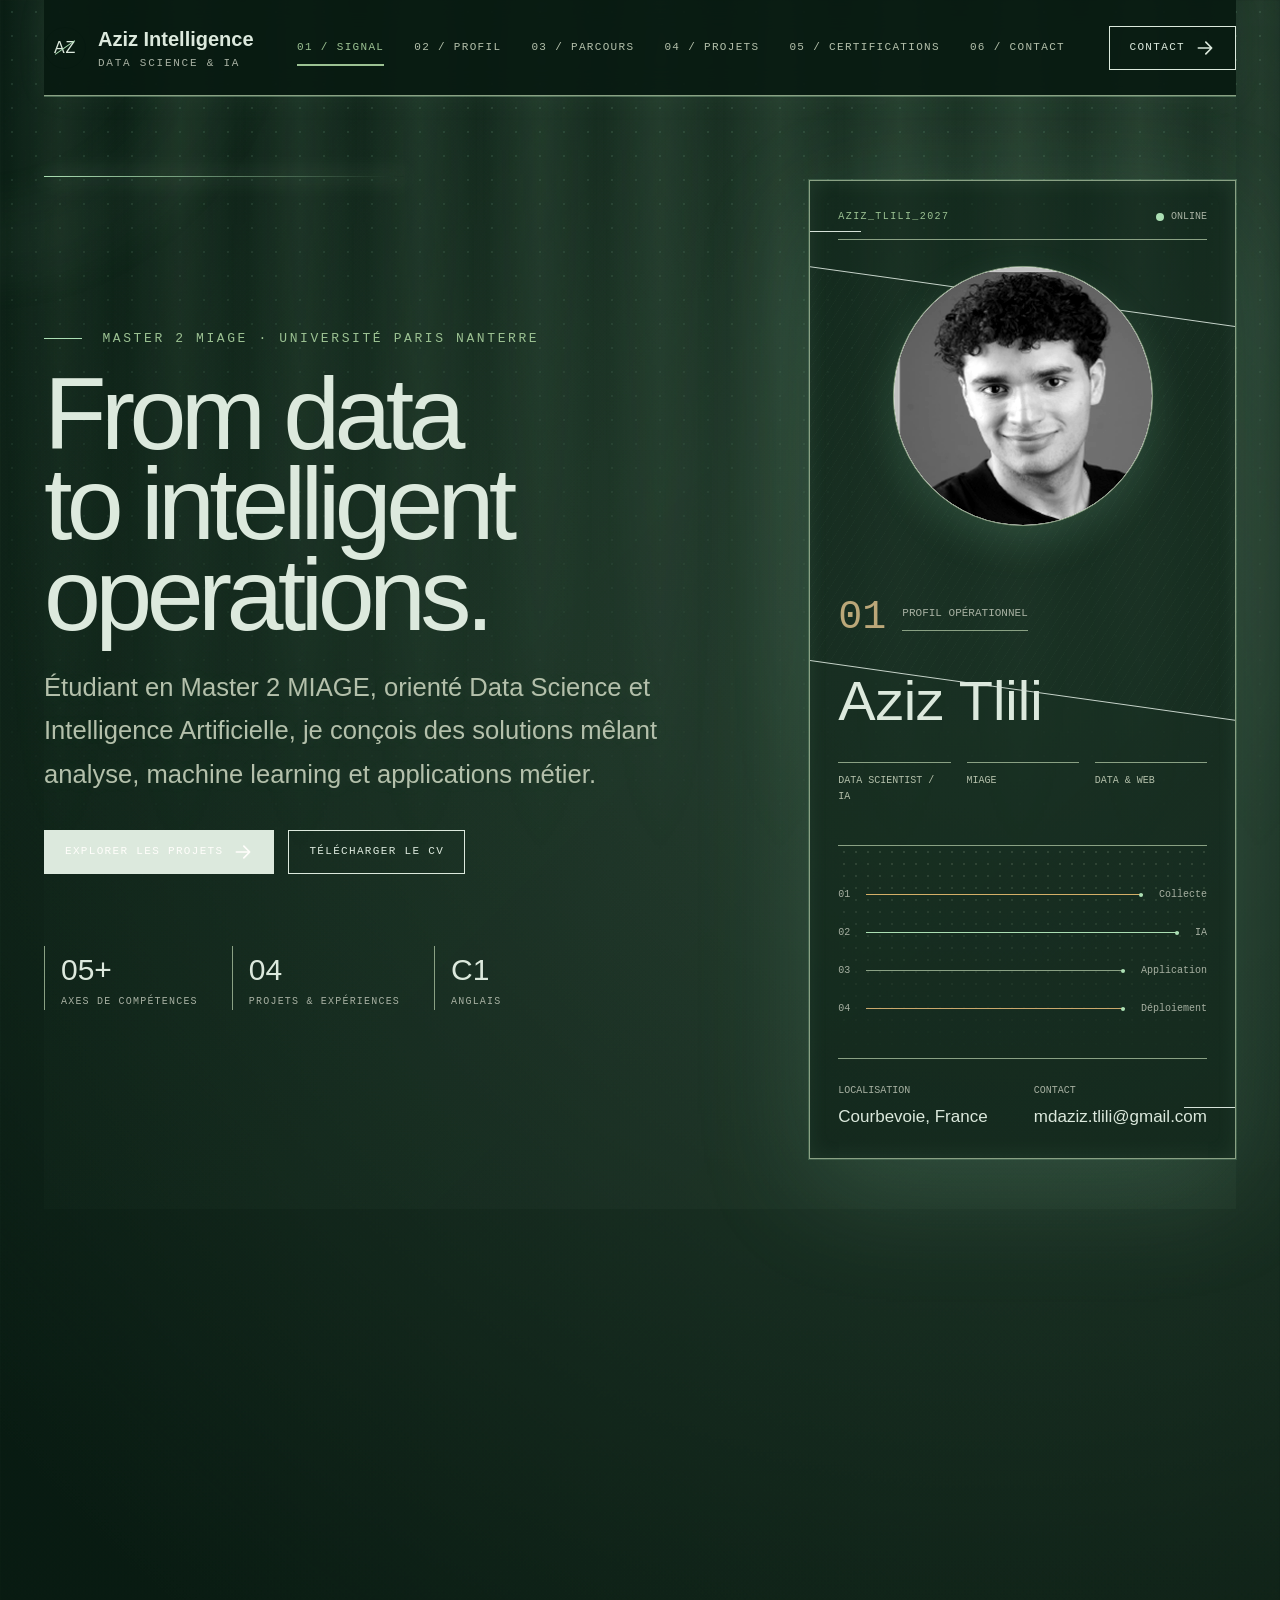
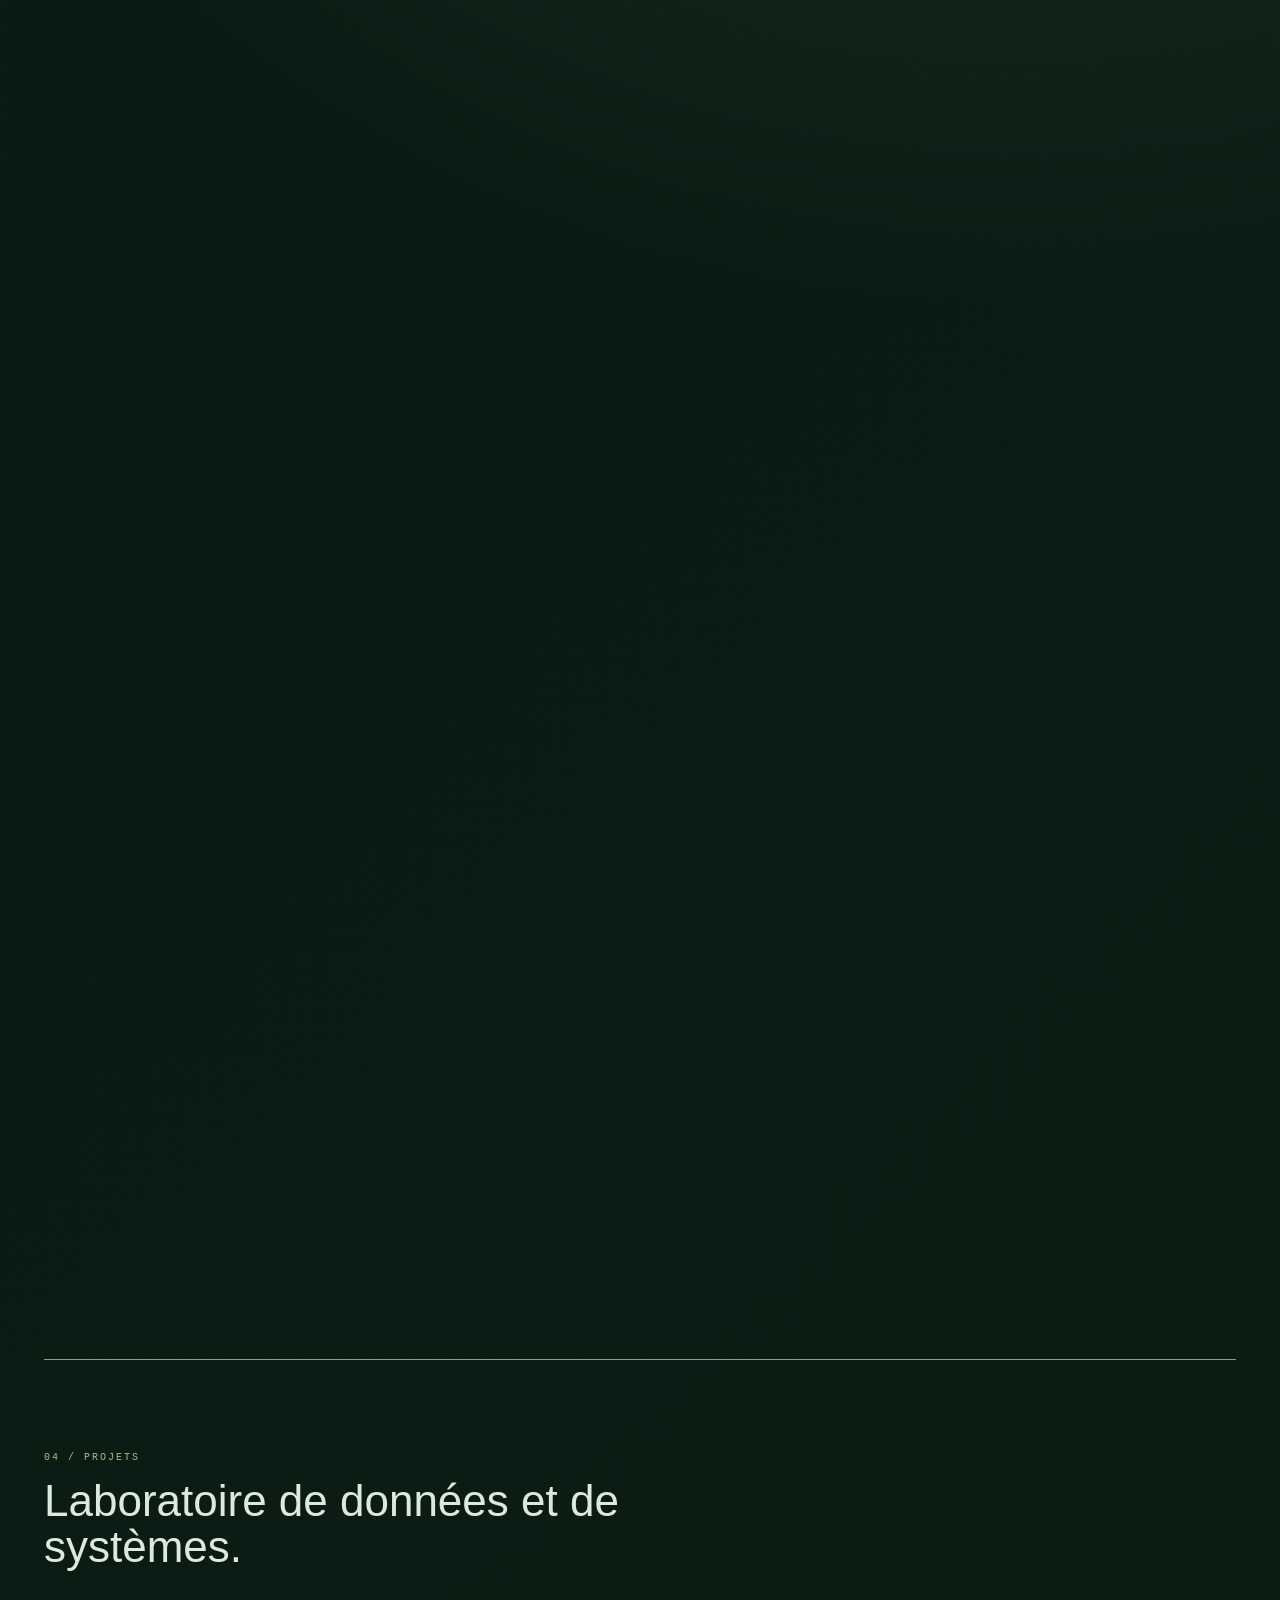
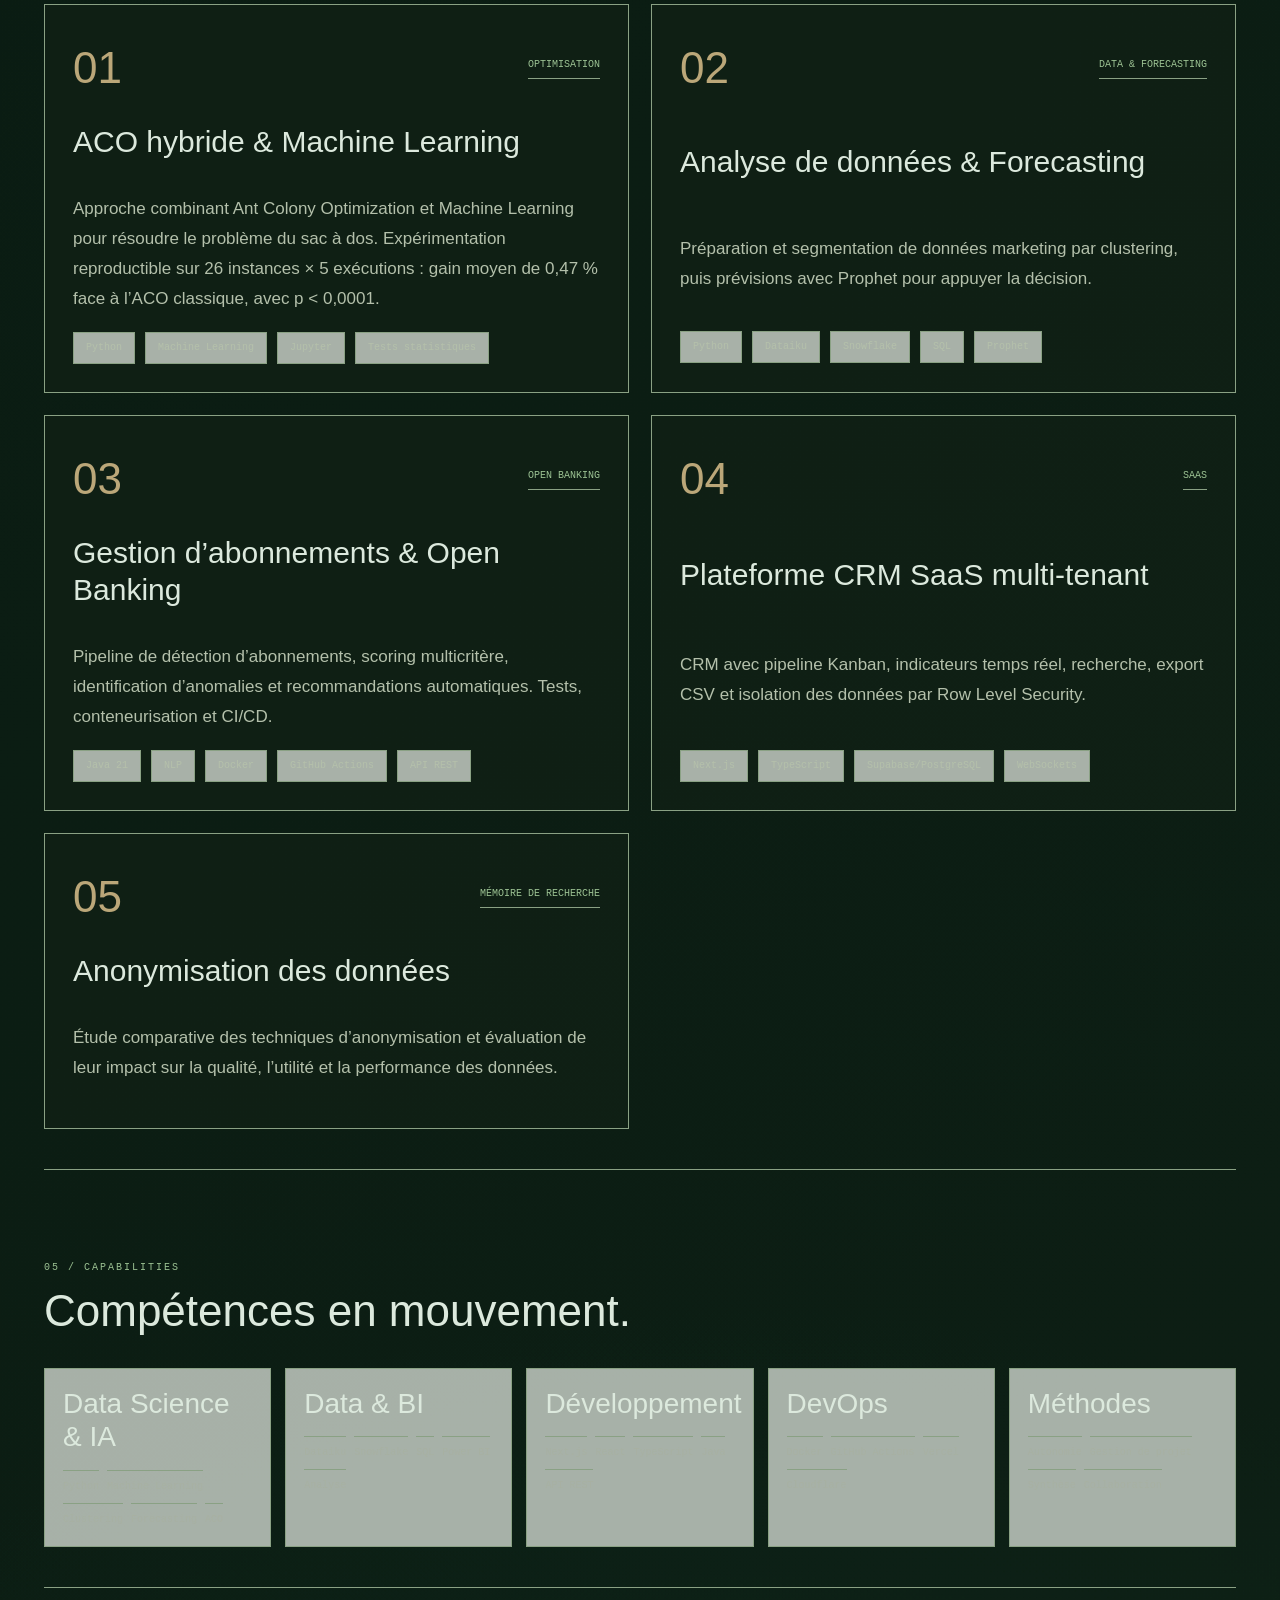
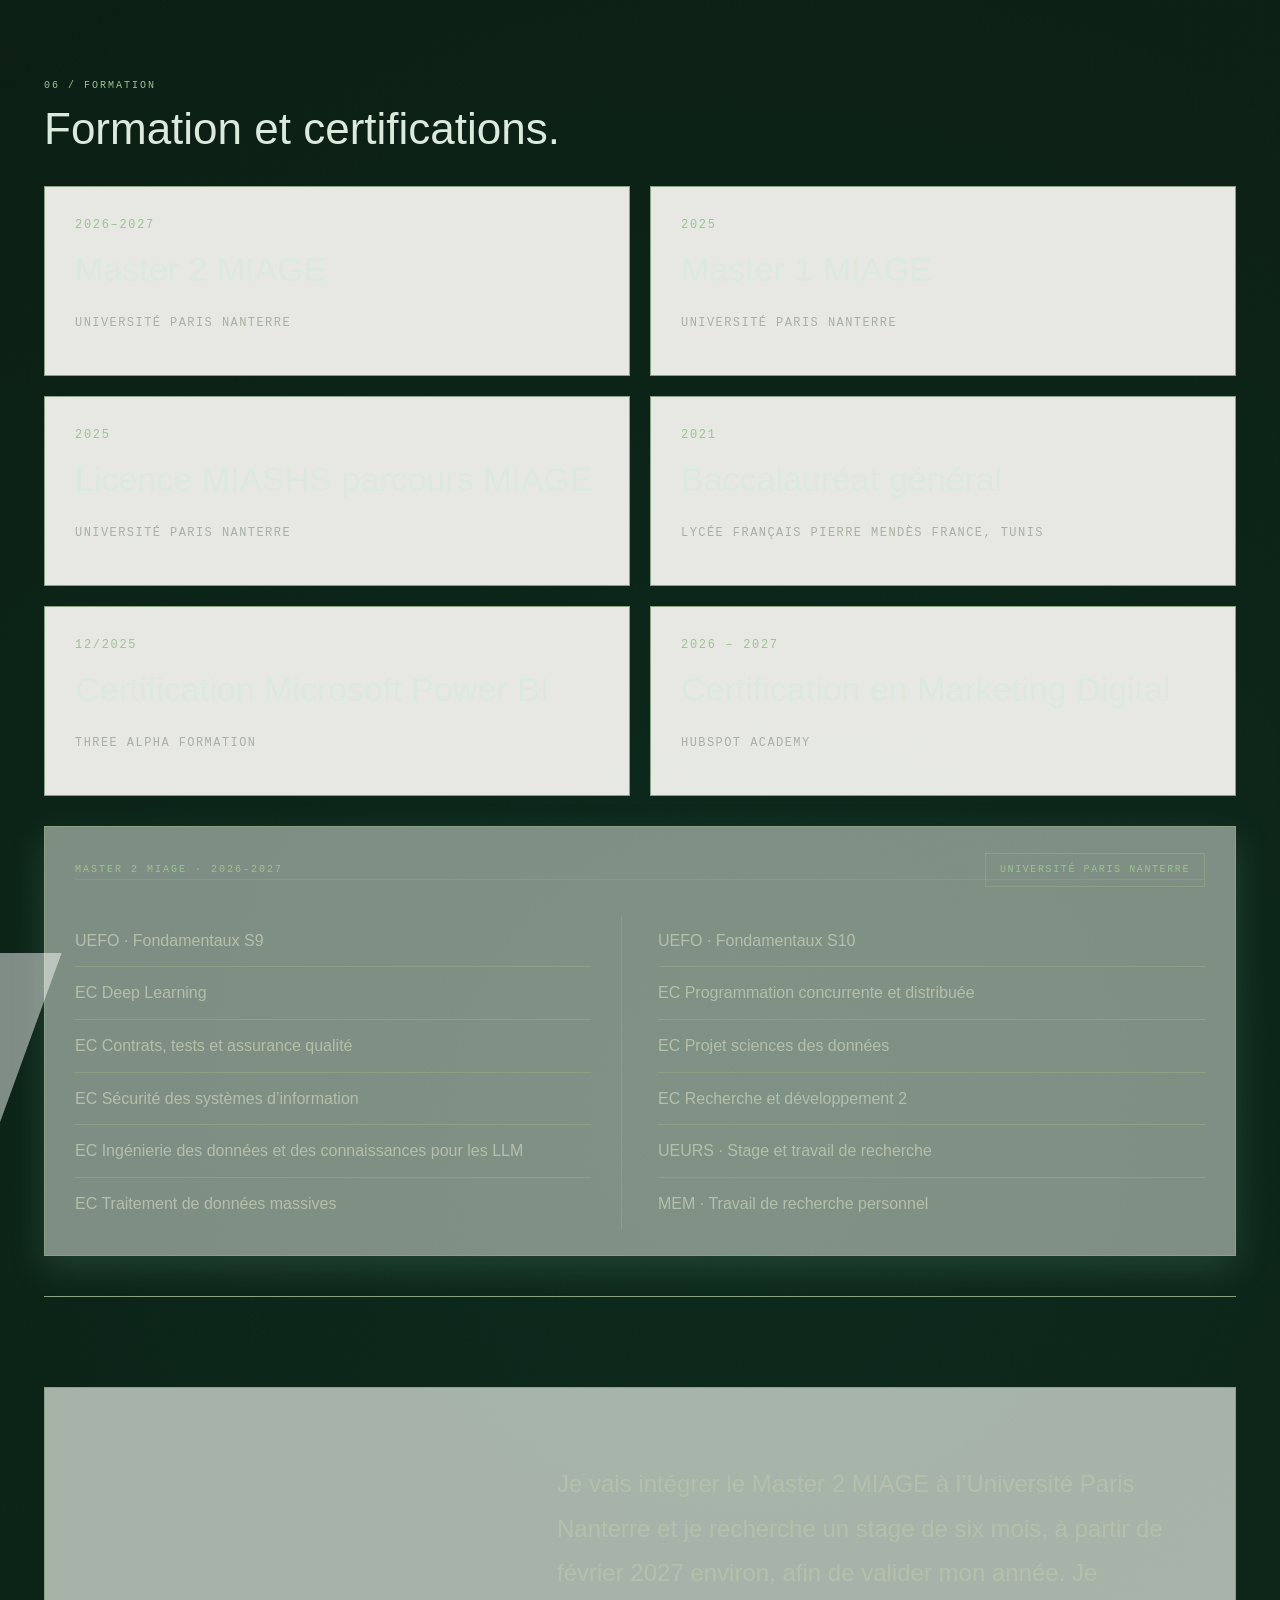
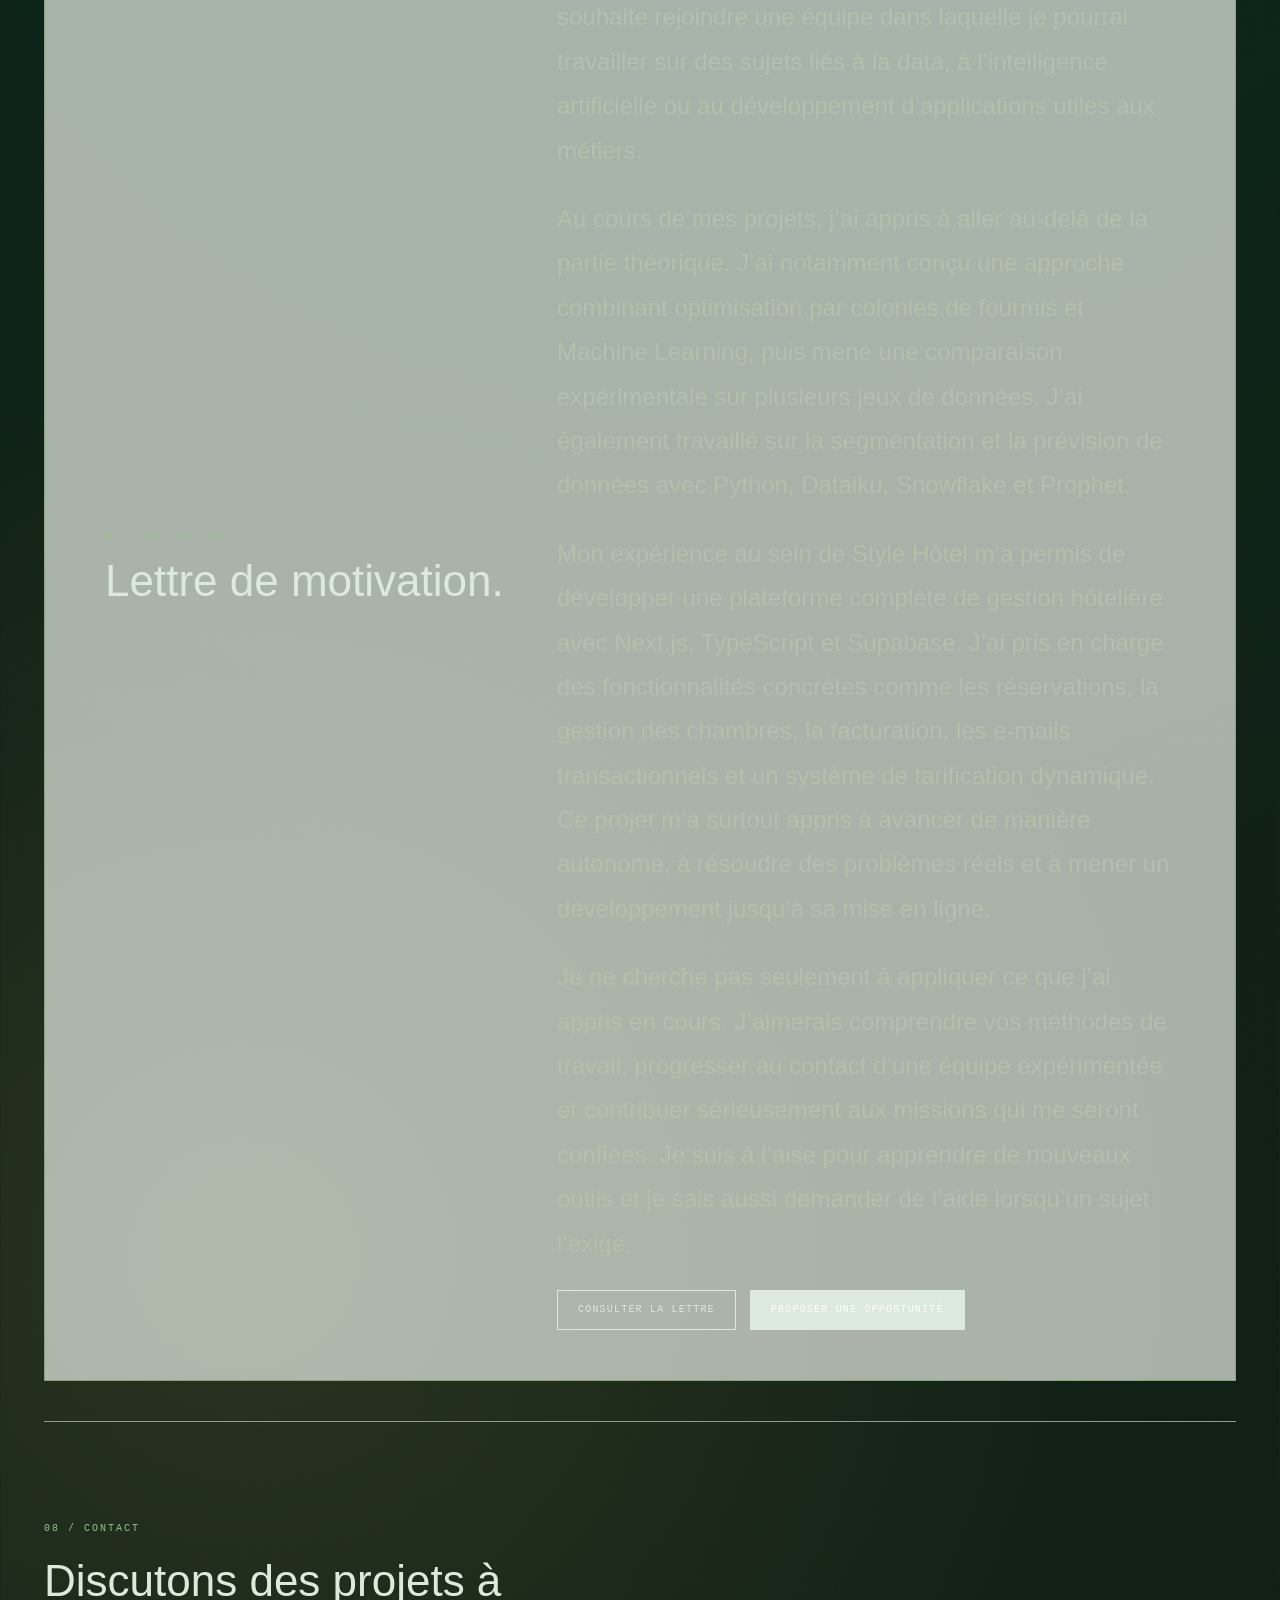
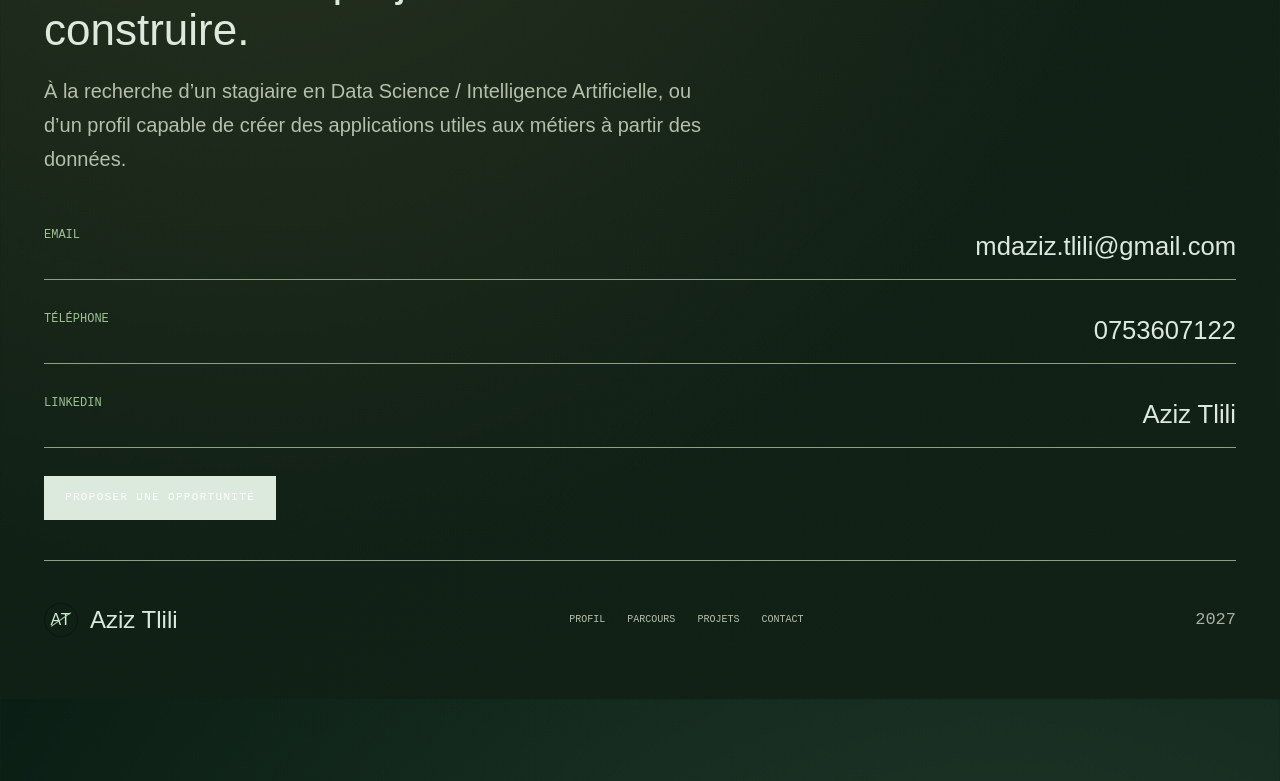
==== commit a842c9bc: "Futuristic design scan-layer and motion polish" ====
--- a/index.html
+++ b/index.html
@@ -90,6 +90,7 @@
 
           <aside class="hero-panel" aria-label="Carte de profil">
             <div class="scan-frame">
+              <span class="scan-sweep" aria-hidden="true"></span>
               <div class="scan-frame-top">
                 <span class="frame-chip">AZIZ_TLILI_2027</span>
                 <span class="frame-status">
--- a/styles.css
+++ b/styles.css
@@ -5,24 +5,23 @@
 }
 
 :root {
-  --background: #f8f4ea;
+  --background: #eef5ee;
   --paper: #fffefb;
-  --paper-soft: #f2ebe0;
-  --text: #1b211c;
-  --text-soft: #59645c;
-  --text-muted: #767c70;
-  --line: #d8d2c4;
-  --sage: #82987b;
-  --sage-dark: #485b44;
-  --sage-soft: #ccd3c0;
-  --sage-ink: #142116;
-  --clay: #b58461;
-  --clay-light: #d8aa84;
-  --graphite: #1f221d;
-  --graphite-soft: #303428;
-  --sand: #e8d9bf;
-  --paper-shadow: rgba(27, 33, 28, 0.12);
-  --serif: "Iowan Old Style", "Baskerville", "Times New Roman", serif;
+  --paper-soft: #eaf0e7;
+  --text: #dce9dd;
+  --text-soft: #b4c0ab;
+  --text-muted: #a8b1a3;
+  --line: #8aa184;
+  --sage: #acdfb4;
+  --sage-dark: #9cc293;
+  --sage-soft: #d6e2d9;
+  --sage-ink: #071a10;
+  --clay: #bba779;
+  --clay-light: #d4af68;
+  --graphite: #071a11;
+  --graphite-soft: #112116;
+  --sand: #caa86c;
+  --paper-shadow: rgba(152, 219, 180, 0.16);
   --sans: "Inter", "Avenir Next", "Helvetica Neue", Arial, sans-serif;
   --mono: "Roboto Mono", "Courier New", monospace;
   --max-width: 1240px;
@@ -36,9 +35,10 @@
   margin: 0;
   color: var(--text);
   background:
-    radial-gradient(circle at 70% 10%, rgba(133, 142, 128, 0.12), transparent 20%),
-    radial-gradient(circle at 15% 80%, rgba(150, 128, 104, 0.16), transparent 16%),
-    var(--background);
+    radial-gradient(circle at 78% 7%, rgba(172, 223, 180, 0.18), transparent 16%),
+    radial-gradient(circle at 19% 88%, rgba(212, 175, 104, 0.14), transparent 12%),
+    radial-gradient(circle at 58% 68%, rgba(0, 146, 107, 0.10), transparent 24%),
+    linear-gradient(135deg, var(--graphite) 0%, var(--graphite-soft) 100%);
   font-family: var(--sans);
   font-size: 17px;
   line-height: 1.6;
@@ -49,23 +49,24 @@
   position: fixed;
   inset: 0;
   pointer-events: none;
-  background-image: radial-gradient(var(--paper-shadow) 0.8px, transparent 0.8px);
-  background-size: 24px 24px;
+  background-image: radial-gradient(var(--paper-shadow) 0.9px, transparent 0.9px), linear-gradient(90deg, transparent, rgba(172, 223, 180, 0.1), transparent);
+  background-size: 24px 24px, 120px 120px;
   mask-image: linear-gradient(180deg, rgba(0, 0, 0, 1), transparent 100%);
-  opacity: 0.3;
+  opacity: 0.85;
 }
 
 body::after {
   content: "";
   position: fixed;
-  width: 420px;
-  height: 420px;
+  width: 520px;
+  height: 520px;
   border-radius: 50%;
   border: 1px solid var(--line);
-  left: -180px;
-  top: -180px;
+  left: -280px;
+  top: -260px;
   filter: blur(30px);
-  opacity: 0.6;
+  box-shadow: 0 0 80px rgba(172, 223, 180, 0.18) inset;
+  opacity: 0.8;
 }
 
 @keyframes fadeRise {
@@ -114,6 +115,8 @@
   max-width: var(--max-width);
   margin: 0 auto;
   padding: 0 24px;
+  background: transparent;
+  position: relative;
 }
 
 .site-header {
@@ -125,9 +128,9 @@
   position: sticky;
   top: 0;
   z-index: 10;
-  background-color: color-mix(in srgb, var(--background) 90%, transparent);
+  background-color: color-mix(in srgb, var(--graphite) 88%, transparent);
   backdrop-filter: blur(14px);
-  box-shadow: 0 1px 0 rgba(0,0,0,0.04);
+  box-shadow: 0 1px 0 rgba(172,223,180,0.34), 0 0 34px rgba(172,223,180,0.05);
 }
 
 .brand {
@@ -173,6 +176,7 @@
   font-family: var(--serif);
   font-size: 20px;
   font-weight: 700;
+  color: var(--text);
 }
 
 .brand-role {
@@ -286,6 +290,20 @@
   display: flex;
   align-items: center;
   animation: fadeRise 780ms ease both;
+  background-image: linear-gradient(135deg, transparent, rgba(172,223,180,0.04));
+  position: relative;
+}
+
+.hero::before {
+  content: "";
+  position: absolute;
+  width: 360px;
+  height: 1px;
+  background: linear-gradient(90deg, var(--sage), transparent);
+  left: 0;
+  top: 80px;
+  box-shadow: 0 0 20px var(--sage);
+  animation: traceLine 900ms ease-out both;
 }
 
 .hero-grid {
@@ -343,6 +361,7 @@
   line-height: 1.7;
   max-width: 720px;
   margin: 0 0 34px;
+  text-shadow: 0 0 16px rgba(172, 223, 180, 0.12);
 }
 
 .hero-actions {
@@ -425,9 +444,10 @@
   width: min(440px, 100%);
   padding: 28px;
   border: 1px solid var(--line);
-  background-color: rgba(255, 254, 251, 0.46);
+  background-color: rgba(12, 32, 21, 0.48);
   position: relative;
-  box-shadow: 0 32px 110px var(--paper-shadow);
+  box-shadow: 0 0 0 1px rgba(172,223,180,0.2), 0 32px 110px var(--paper-shadow), inset 0 0 20px rgba(172,223,180,0.08);
+  overflow: hidden;
 }
 
 .scan-frame::before,
@@ -455,6 +475,21 @@
   bottom: -10px;
 }
 
+.scan-sweep {
+  position: absolute;
+  left: -30%;
+  right: -30%;
+  top: 12%;
+  height: 40%;
+  background-image: repeating-linear-gradient(115deg, transparent, transparent 7px, rgba(172,223,180,0.045) 8px);
+  transform: rotate(8deg);
+  opacity: 0.92;
+  pointer-events: none;
+  border-top: 1px solid var(--sage-soft);
+  border-bottom: 1px solid var(--sage-soft);
+  animation: scanSweep 4s linear infinite;
+}
+
 .scan-frame-top {
   display: flex;
   align-items: center;
@@ -542,6 +577,16 @@
   padding: 30px 0;
   border-top: 1px solid var(--line);
   border-bottom: 1px solid var(--line);
+}
+
+.signal-map::before {
+  content: "";
+  position: absolute;
+  inset: 0;
+  background-image: radial-gradient(var(--line) 1px, transparent 1px);
+  background-size: 12px 12px;
+  opacity: 0.22;
+  mask-image: linear-gradient(180deg, rgba(0,0,0,1), transparent 100%);
 }
 
 .signal-map__row {
@@ -810,14 +855,29 @@
 }
 
 .project-card {
-  background-color: color-mix(in srgb, var(--paper) 90%, transparent);
+  background-color: color-mix(in srgb, var(--graphite-soft) 80%, transparent);
   padding: 28px;
   border: 1px solid var(--line);
   min-height: 280px;
   display: flex;
   flex-direction: column;
   justify-content: space-between;
-  transition: transform 380ms ease, box-shadow 380ms ease, border-color 380ms ease;
+  transition: transform 380ms ease, box-shadow 380ms ease, border-color 380ms ease, background 380ms ease;
+}
+
+.project-card::before,
+.education-card::before,
+.skill-map-block::before {
+  content: "";
+  position: absolute;
+  left: 0;
+  top: 0;
+  width: 100%;
+  height: 1px;
+  background: linear-gradient(90deg, var(--sage), transparent);
+  transform-origin: left;
+  transform: scaleX(0);
+  transition: transform 420ms ease;
 }
 
 .project-card:hover {
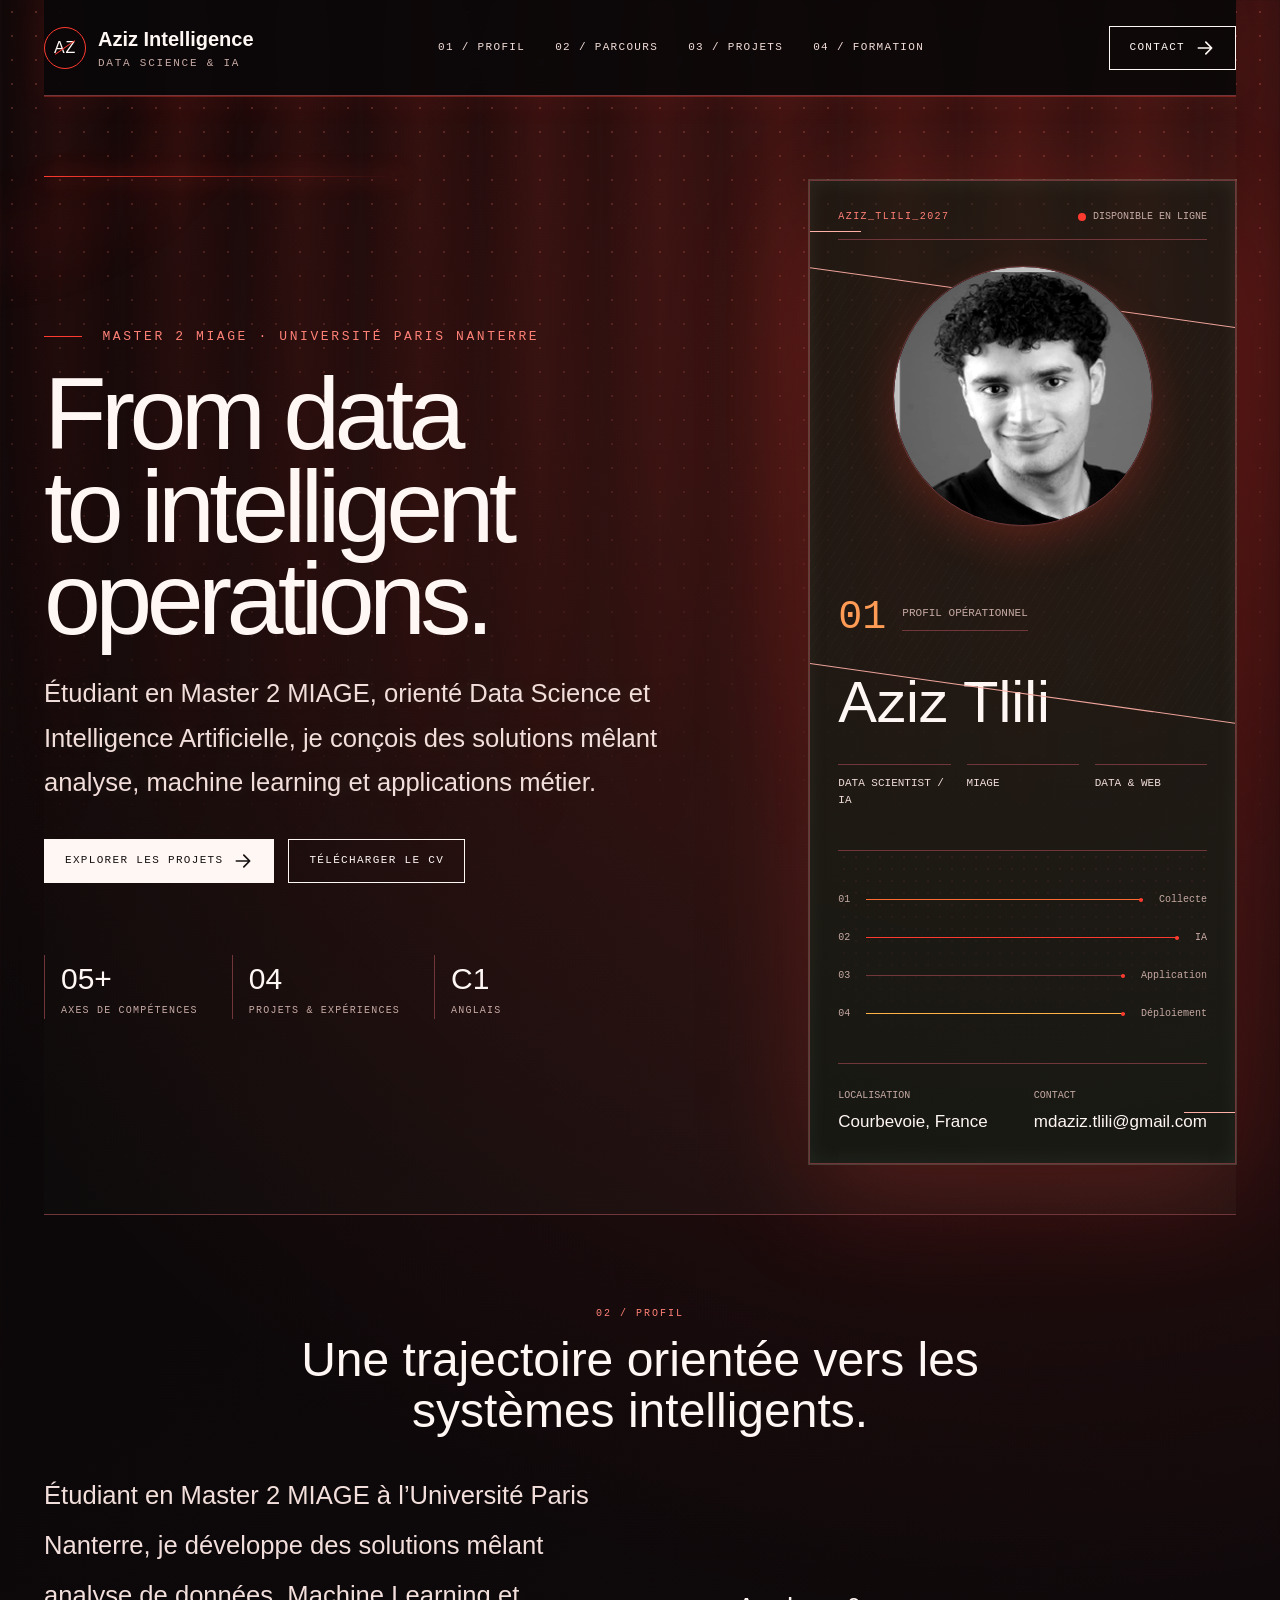
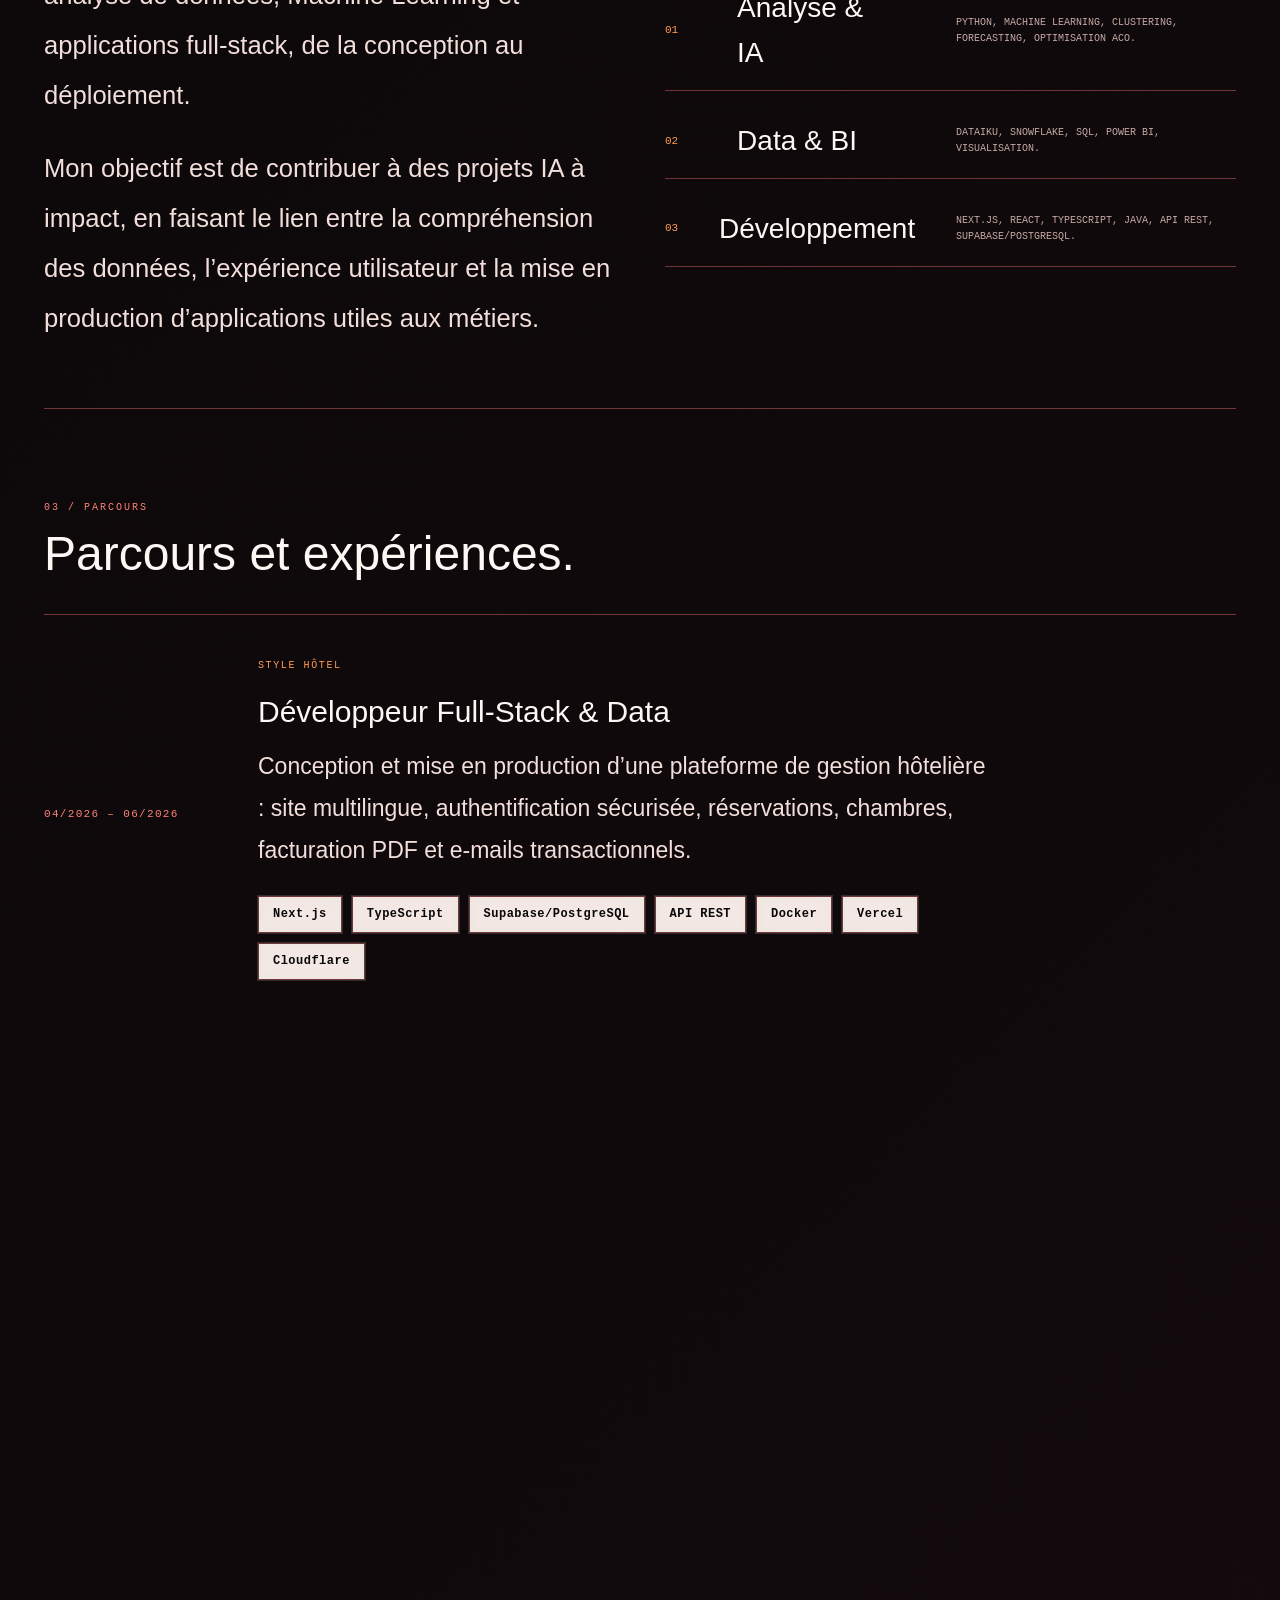
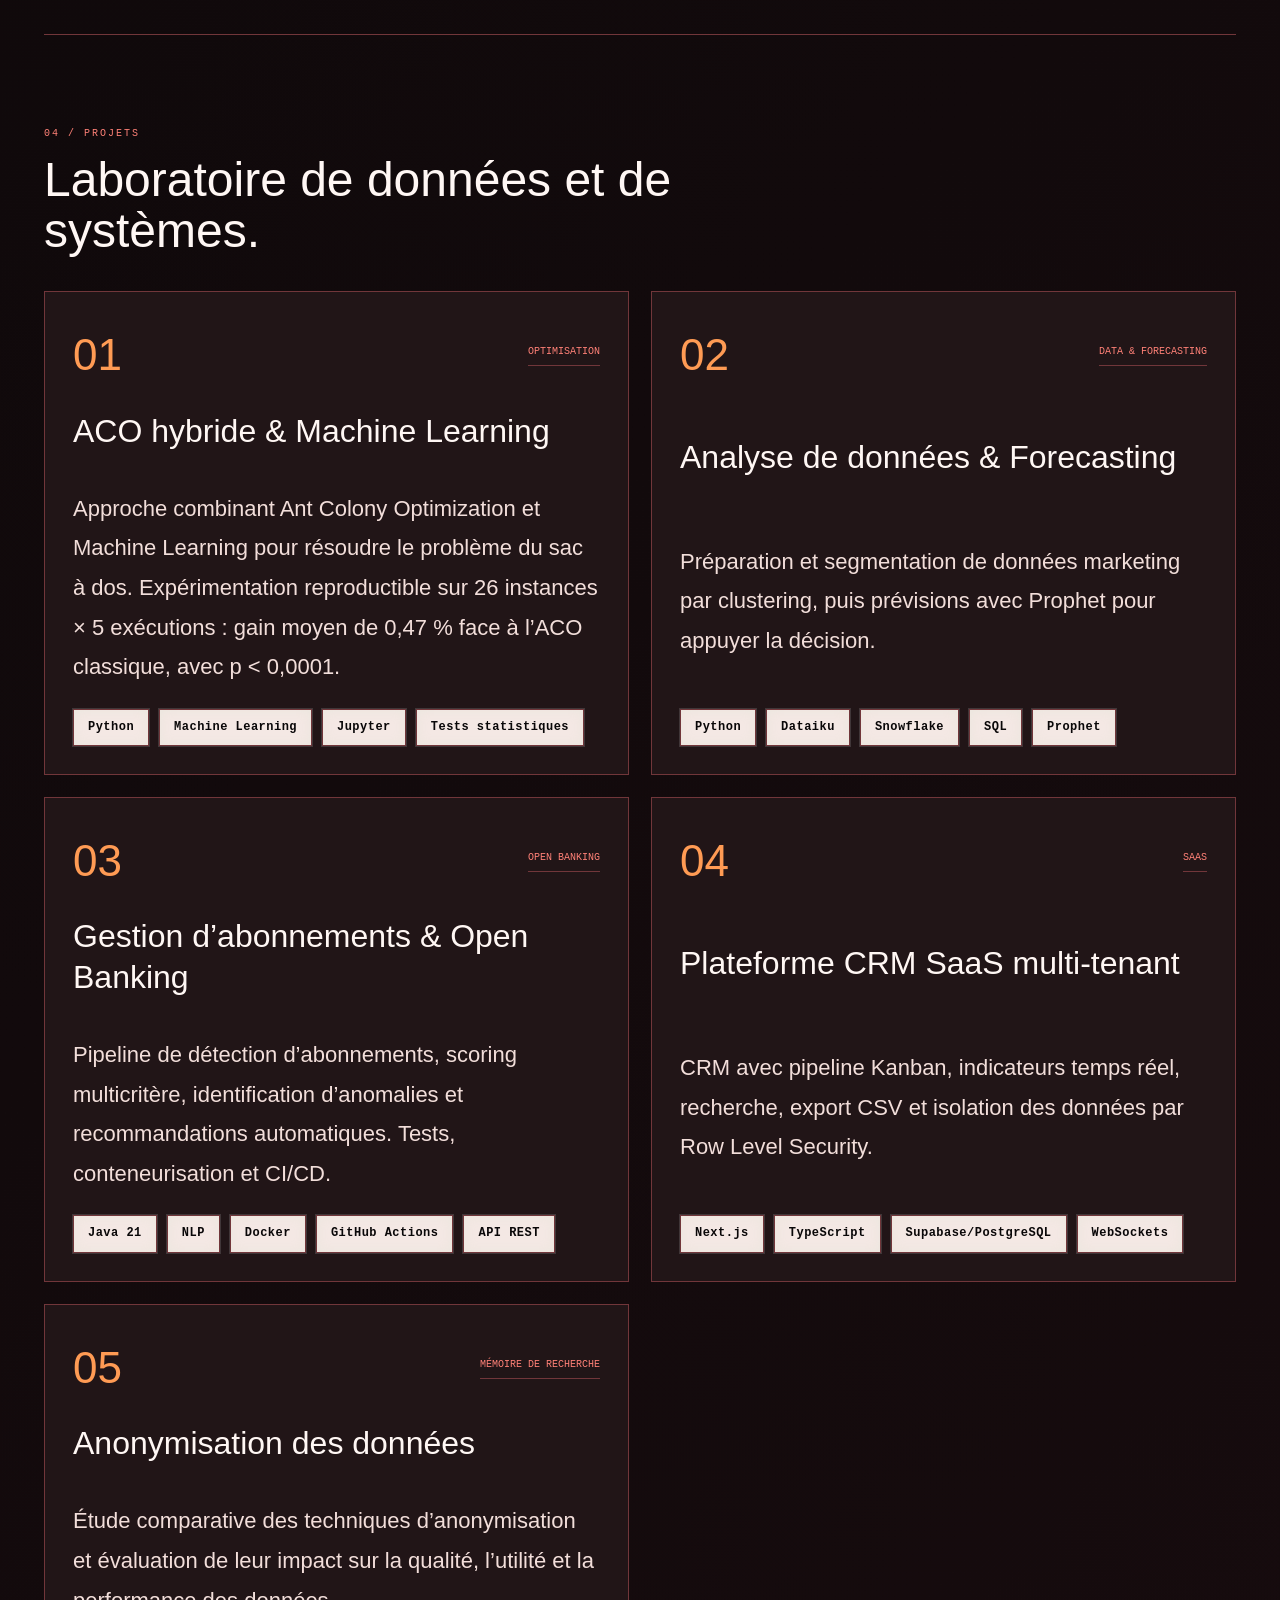
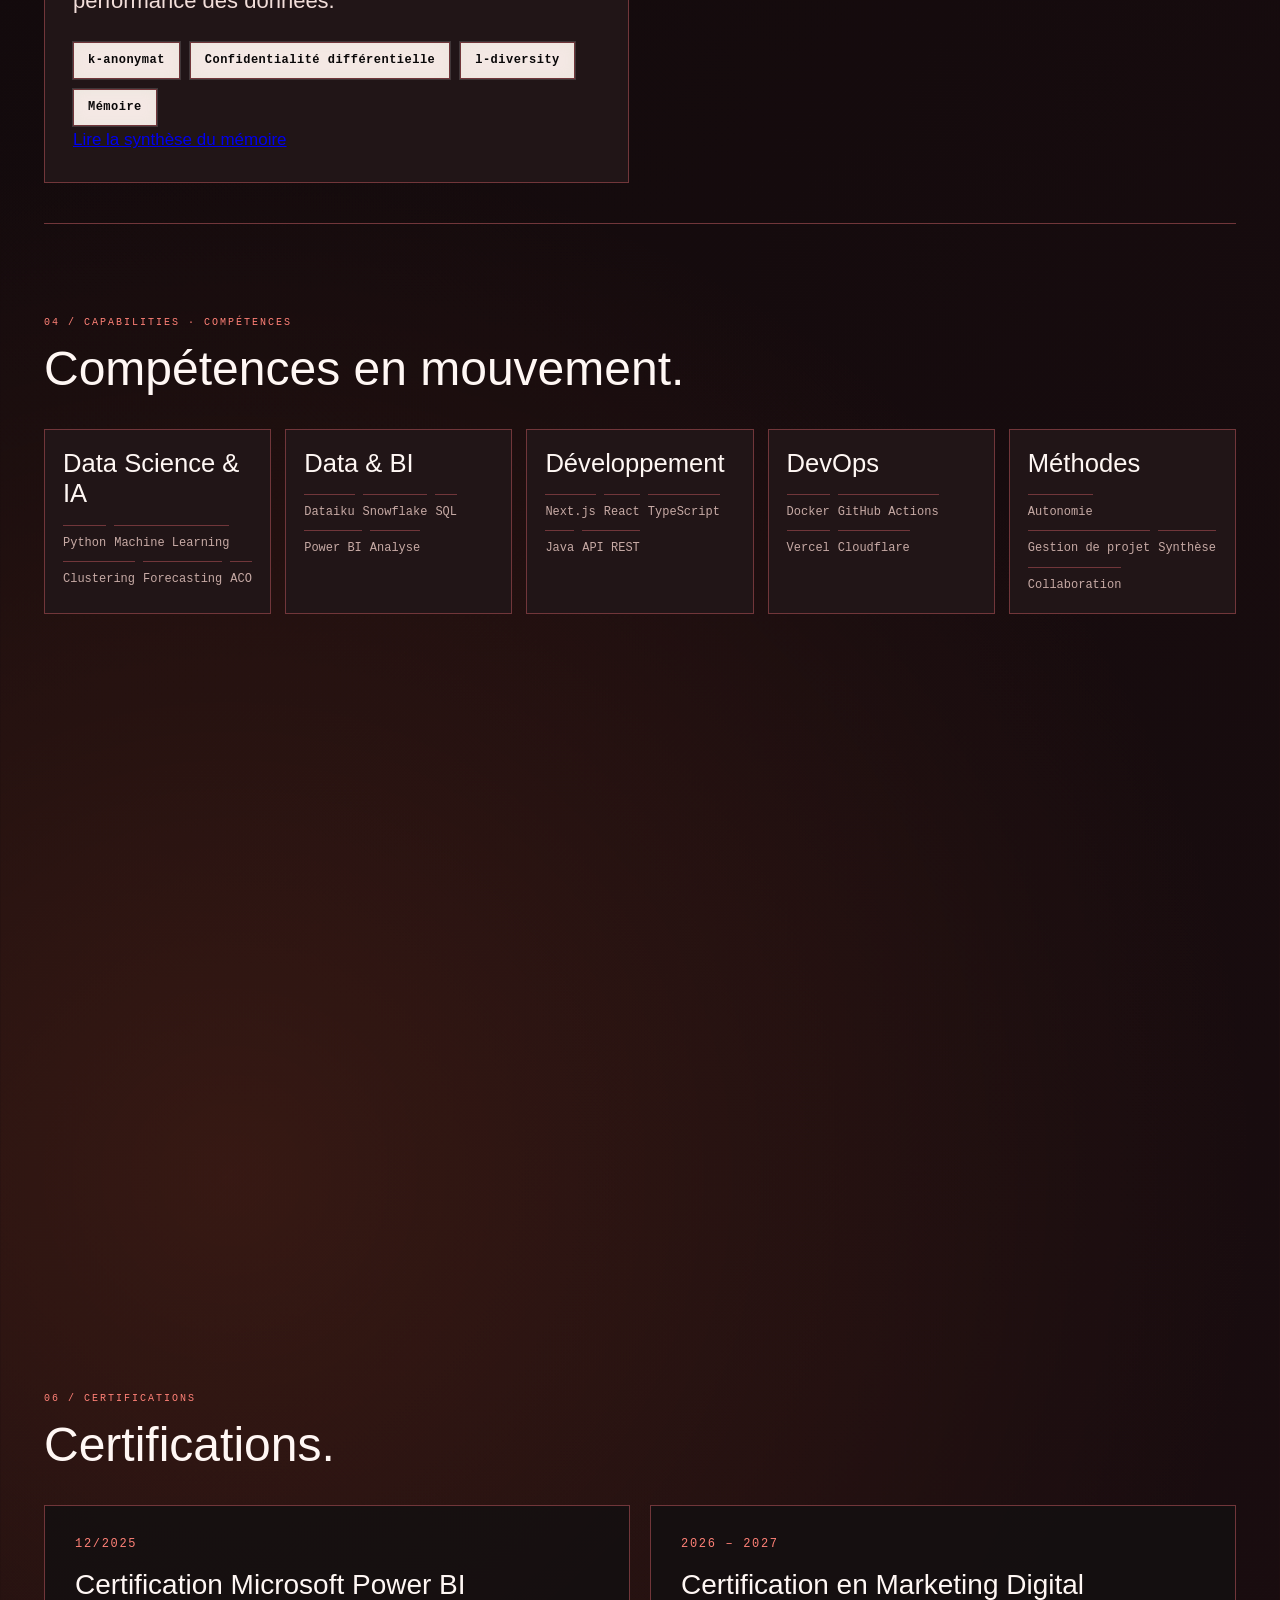
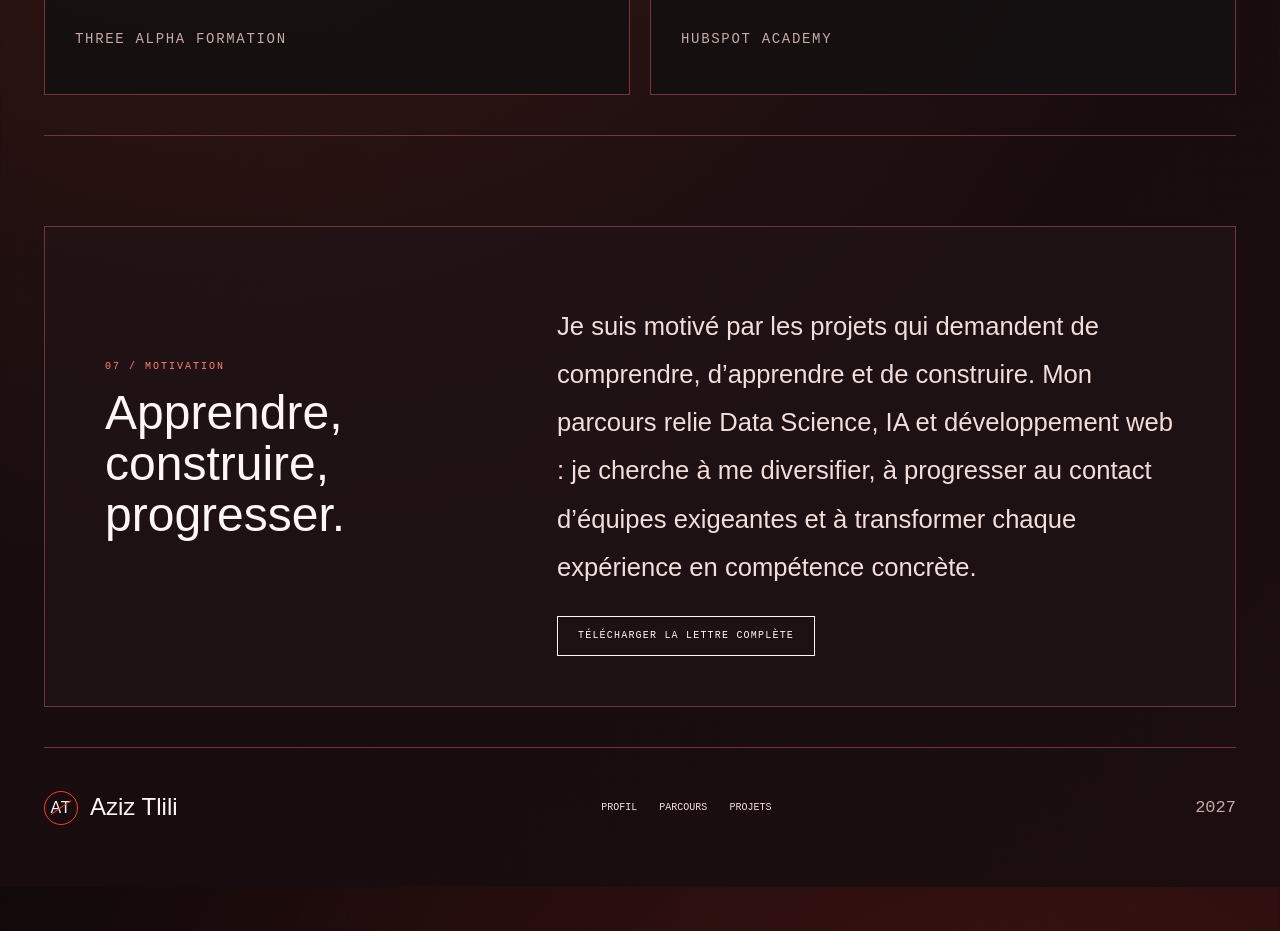
==== commit e8384c7e: "Refondre le portfolio Aziz Intelligence" ====
--- a/index.html
+++ b/index.html
@@ -22,12 +22,10 @@
       </a>
 
       <nav class="main-nav" aria-label="Navigation principale">
-        <a class="nav-link active" href="#home">01 / Signal</a>
-        <a class="nav-link" href="#profile">02 / Profil</a>
-        <a class="nav-link" href="#experience">03 / Parcours</a>
-        <a class="nav-link" href="#projects">04 / Projets</a>
-        <a class="nav-link" href="#certifications">05 / Certifications</a>
-        <a class="nav-link" href="#contact">06 / Contact</a>
+        <a class="nav-link active" href="#profile">01 / Profil</a>
+        <a class="nav-link" href="#experience">02 / Parcours</a>
+        <a class="nav-link" href="#projects">03 / Projets</a>
+        <a class="nav-link" href="#formation">04 / Formation</a>
       </nav>
 
       <a class="header-button" href="mailto:mdaziz.tlili@gmail.com">
@@ -95,7 +93,7 @@
                 <span class="frame-chip">AZIZ_TLILI_2027</span>
                 <span class="frame-status">
                   <span class="status-dot"></span>
-                  <span>Online</span>
+                  <span>Disponible en ligne</span>
                 </span>
               </div>
 
@@ -225,6 +223,13 @@
               <span class="timeline-company">École Nationale de Commerce et de Management</span>
               <h3>Développeur Web Front-End / WordPress</h3>
               <p>Développement d’interfaces web Front et Back.</p>
+              <div class="timeline-tags">
+                <span>WordPress</span>
+                <span>PHP</span>
+                <span>JavaScript</span>
+                <span>Front-End</span>
+                <span>Back-End</span>
+              </div>
             </div>
           </article>
 
@@ -234,6 +239,13 @@
               <span class="timeline-company">Management, Retail Consulting Survey, Tunis</span>
               <h3>Développeur Data et Web</h3>
               <p>Développement d’une application MongoDB/Node.js d’évaluation de la satisfaction client.</p>
+              <div class="timeline-tags">
+                <span>MongoDB</span>
+                <span>Node.js</span>
+                <span>JavaScript</span>
+                <span>Data</span>
+                <span>Web</span>
+              </div>
             </div>
           </article>
         </div>
@@ -328,13 +340,20 @@
             <p>
               Étude comparative des techniques d’anonymisation et évaluation de leur impact sur la qualité, l’utilité et la performance des données.
             </p>
-          </article>
-        </div>
-      </section>
-
-      <section class="section skill-section">
+            <div class="project-tags">
+              <span>k-anonymat</span>
+              <span>Confidentialité différentielle</span>
+              <span>l-diversity</span>
+              <span>Mémoire</span>
+            </div>
+            <a class="project-note-link" href="synthese-memoire.html" target="_blank" rel="noopener">Lire la synthèse du mémoire</a>
+          </article>
+        </div>
+      </section>
+
+      <section class="section skill-section" id="capabilities">
         <div class="section-heading">
-          <span class="section-kicker small-kicker">05 / Capabilities</span>
+          <span class="section-kicker small-kicker">04 / Capabilities · Compétences</span>
           <h2>Compétences en mouvement.</h2>
         </div>
 
@@ -390,10 +409,10 @@
         </div>
       </section>
 
-      <section class="section education-section" id="certifications">
+      <section class="section education-section" id="formation">
         <div class="section-heading">
-          <span class="section-kicker small-kicker">06 / Formation</span>
-          <h2>Formation et certifications.</h2>
+          <span class="section-kicker small-kicker">05 / Formation</span>
+          <h2>Formation.</h2>
         </div>
 
         <div class="education-grid">
@@ -404,11 +423,6 @@
           </div>
           <div class="education-card">
             <span class="education-date">2025</span>
-            <h3>Master 1 MIAGE</h3>
-            <p>Université Paris Nanterre</p>
-          </div>
-          <div class="education-card">
-            <span class="education-date">2025</span>
             <h3>Licence MIASHS parcours MIAGE</h3>
             <p>Université Paris Nanterre</p>
           </div>
@@ -417,6 +431,16 @@
             <h3>Baccalauréat général</h3>
             <p>Lycée français Pierre Mendès France, Tunis</p>
           </div>
+        </div>
+
+      </section>
+
+      <section class="section certifications-section" id="certifications">
+        <div class="section-heading">
+          <span class="section-kicker small-kicker">06 / Certifications</span>
+          <h2>Certifications.</h2>
+        </div>
+        <div class="education-grid">
           <div class="education-card">
             <span class="education-date">12/2025</span>
             <h3>Certification Microsoft Power BI</h3>
@@ -428,108 +452,29 @@
             <p>HubSpot Academy</p>
           </div>
         </div>
-
-        <div class="curriculum-panel">
-          <div class="curriculum-panel-head">
-            <span class="section-kicker small-kicker">Master 2 MIAGE · 2026-2027</span>
-            <span class="curriculum-badge">Université Paris Nanterre</span>
-          </div>
-          <div class="curriculum-grid">
-            <div class="curriculum-column">
-              <span class="curriculum-label">UEFO · Fondamentaux S9</span>
-              <span class="curriculum-label">EC Deep Learning</span>
-              <span class="curriculum-label">EC Contrats, tests et assurance qualité</span>
-              <span class="curriculum-label">EC Sécurité des systèmes d’information</span>
-              <span class="curriculum-label">EC Ingénierie des données et des connaissances pour les LLM</span>
-              <span class="curriculum-label">EC Traitement de données massives</span>
-            </div>
-            <div class="curriculum-column">
-              <span class="curriculum-label">UEFO · Fondamentaux S10</span>
-              <span class="curriculum-label">EC Programmation concurrente et distribuée</span>
-              <span class="curriculum-label">EC Projet sciences des données</span>
-              <span class="curriculum-label">EC Recherche et développement 2</span>
-              <span class="curriculum-label">UEURS · Stage et travail de recherche</span>
-              <span class="curriculum-label">MEM · Travail de recherche personnel</span>
-            </div>
-          </div>
-        </div>
       </section>
 
       <section class="section letter-section">
         <div class="letter-panel">
           <div class="section-heading left-heading">
             <span class="section-kicker small-kicker">07 / Motivation</span>
-            <h2>Lettre de motivation.</h2>
+            <h2>Apprendre, construire, progresser.</h2>
           </div>
           <div class="letter-content">
             <p>
-              Je vais intégrer le Master 2 MIAGE à l’Université Paris Nanterre et je recherche un stage de six mois,
-              à partir de février 2027 environ, afin de valider mon année. Je souhaite rejoindre une équipe dans laquelle
-              je pourrai travailler sur des sujets liés à la data, à l’intelligence artificielle ou au développement
-              d’applications utiles aux métiers.
-            </p>
-            <p>
-              Au cours de mes projets, j’ai appris à aller au-delà de la partie théorique. J’ai notamment conçu une approche
-              combinant optimisation par colonies de fourmis et Machine Learning, puis mené une comparaison expérimentale
-              sur plusieurs jeux de données. J’ai également travaillé sur la segmentation et la prévision de données avec
-              Python, Dataiku, Snowflake et Prophet.
-            </p>
-            <p>
-              Mon expérience au sein de Style Hôtel m’a permis de développer une plateforme complète de gestion hôtelière
-              avec Next.js, TypeScript et Supabase. J’ai pris en charge des fonctionnalités concrètes comme les réservations,
-              la gestion des chambres, la facturation, les e-mails transactionnels et un système de tarification dynamique.
-              Ce projet m’a surtout appris à avancer de manière autonome, à résoudre des problèmes réels et à mener un
-              développement jusqu’à sa mise en ligne.
-            </p>
-            <p>
-              Je ne cherche pas seulement à appliquer ce que j’ai appris en cours. J’aimerais comprendre vos méthodes de
-              travail, progresser au contact d’une équipe expérimentée et contribuer sérieusement aux missions qui me seront
-              confiées. Je suis à l’aise pour apprendre de nouveaux outils et je sais aussi demander de l’aide lorsqu’un sujet
-              l’exige.
+              Je suis motivé par les projets qui demandent de comprendre, d’apprendre et de construire. Mon parcours relie
+              Data Science, IA et développement web : je cherche à me diversifier, à progresser au contact d’équipes exigeantes
+              et à transformer chaque expérience en compétence concrète.
             </p>
             <div class="letter-actions">
               <a class="ghost-button small-button" href="LETTRE_MOTIVATION_STAGE_M2_AZIZ_TLILI.pdf" download>
-                <span>Consulter la lettre</span>
+                <span>Télécharger la lettre complète</span>
               </a>
-              <a class="primary-button small-button" href="mailto:mdaziz.tlili@gmail.com?subject=Candidature%20stage%20MIAGE%20Data%20Science%20IA&body=Bonjour%20Aziz%2C%0A%0AJ%27ai%20lu%20votre%20portfolio%20et%20je%20souhaite%20discuter%20d%27une%20opportunit%C3%A9%20de%20stage.%0A%0ABonne%20journ%C3%A9e.%0A">
-                <span>Proposer une opportunité</span>
-              </a>
-            </div>
-          </div>
-        </div>
-      </section>
-
-      <section class="section contact-section" id="contact">
-        <div class="contact-grid">
-          <div class="contact-content">
-            <span class="section-kicker small-kicker">08 / Contact</span>
-            <h2>Discutons des projets à construire.</h2>
-            <p>
-              À la recherche d’un stagiaire en Data Science / Intelligence Artificielle, ou d’un profil capable de
-              créer des applications utiles aux métiers à partir des données.
-            </p>
-            <div class="contact-links">
-              <a class="contact-link" href="mailto:mdaziz.tlili@gmail.com">
-                <span class="contact-label">Email</span>
-                <span class="contact-value">mdaziz.tlili@gmail.com</span>
-              </a>
-              <a class="contact-link" href="tel:+33753607122">
-                <span class="contact-label">Téléphone</span>
-                <span class="contact-value">0753607122</span>
-              </a>
-              <a class="contact-link" href="http://www.linkedin.com/in/aziz-tlili-231182329" target="_blank" rel="noopener">
-                <span class="contact-label">LinkedIn</span>
-                <span class="contact-value">Aziz Tlili</span>
-              </a>
-            </div>
-            <div class="contact-cta">
-              <a class="primary-button contact-button" href="mailto:mdaziz.tlili@gmail.com?subject=Opportunit%C3%A9%20de%20stage%20MIAGE%20Data%20Science%20IA&body=Bonjour%20Aziz%2C%0A%0AJe%20souhaite%20vous%20proposer%20une%20opportunit%C3%A9%20de%20stage%20ou%20de%20collaboration.%0A%0A%20Cordialement%2C">
-                <span>Proposer une opportunité</span>
-              </a>
-            </div>
-          </div>
-        </div>
-      </section>
+            </div>
+          </div>
+        </div>
+      </section>
+
     </main>
 
     <footer class="site-footer">
@@ -544,7 +489,6 @@
         <a href="#profile">Profil</a>
         <a href="#experience">Parcours</a>
         <a href="#projects">Projets</a>
-        <a href="#contact">Contact</a>
       </div>
       <span class="footer-year">2027</span>
     </footer>
--- a/styles.css
+++ b/styles.css
@@ -5,16 +5,17 @@
 }
 
 :root {
-  --background: #eef5ee;
-  --paper: #fffefb;
-  --paper-soft: #eaf0e7;
-  --text: #dce9dd;
-  --text-soft: #b4c0ab;
-  --text-muted: #a8b1a3;
-  --line: #8aa184;
-  --sage: #acdfb4;
-  --sage-dark: #9cc293;
-  --sage-soft: #d6e2d9;
+  --background: #071a11;
+  --paper: #121c15;
+  --paper-soft: #16251d;
+  --panel: #dce5d8;
+  --text: #eef8ee;
+  --text-soft: #d8e6d9;
+  --text-muted: #aab3a7;
+  --line: #96b191;
+  --sage: #9fdca9;
+  --sage-dark: #ccecc6;
+  --sage-soft: #d8ead9;
   --sage-ink: #071a10;
   --clay: #bba779;
   --clay-light: #d4af68;
@@ -35,13 +36,14 @@
   margin: 0;
   color: var(--text);
   background:
-    radial-gradient(circle at 78% 7%, rgba(172, 223, 180, 0.18), transparent 16%),
-    radial-gradient(circle at 19% 88%, rgba(212, 175, 104, 0.14), transparent 12%),
-    radial-gradient(circle at 58% 68%, rgba(0, 146, 107, 0.10), transparent 24%),
+    radial-gradient(circle at 78% 7%, rgba(172, 223, 180, 0.22), transparent 16%),
+    radial-gradient(circle at 19% 88%, rgba(212, 175, 104, 0.12), transparent 12%),
+    radial-gradient(circle at 58% 68%, rgba(0, 146, 107, 0.14), transparent 24%),
     linear-gradient(135deg, var(--graphite) 0%, var(--graphite-soft) 100%);
   font-family: var(--sans);
   font-size: 17px;
   line-height: 1.6;
+  text-rendering: optimizeLegibility;
 }
 
 body::before {
@@ -321,6 +323,7 @@
 .section-kicker {
   font-family: var(--mono);
   font-size: 13px;
+  line-height: 1.8;
   letter-spacing: 0.2em;
   text-transform: uppercase;
   color: var(--sage-dark);
@@ -341,9 +344,9 @@
 
 .hero h1 {
   font-family: var(--serif);
-  font-weight: 400;
-  font-size: clamp(76px, 8vw, 116px);
-  line-height: 0.88;
+  font-weight: 500;
+  font-size: clamp(78px, 8vw, 118px);
+  line-height: 0.90;
   letter-spacing: -0.055em;
   color: var(--text);
   max-width: 680px;
@@ -357,11 +360,12 @@
 .hero-intro {
   font-family: var(--sans);
   color: var(--text-soft);
-  font-size: clamp(23px, 2vw, 28px);
-  line-height: 1.7;
-  max-width: 720px;
+  font-size: clamp(25px, 2vw, 31px);
+  line-height: 1.75;
+  max-width: 740px;
   margin: 0 0 34px;
-  text-shadow: 0 0 16px rgba(172, 223, 180, 0.12);
+  font-weight: 500;
+  text-shadow: 0 0 16px rgba(172, 223, 180, 0.14);
 }
 
 .hero-actions {
@@ -551,8 +555,8 @@
 
 .identity h2 {
   font-family: var(--serif);
-  font-weight: 400;
-  font-size: clamp(56px, 4vw, 72px);
+  font-weight: 500;
+  font-size: clamp(58px, 4vw, 74px);
   line-height: 1.1;
   margin: 20px 0 30px;
 }
@@ -565,7 +569,7 @@
 
 .identity-grid span {
   font-family: var(--mono);
-  font-size: 10px;
+  font-size: 11px;
   text-transform: uppercase;
   color: var(--text-soft);
   border-top: 1px solid var(--line);
@@ -669,8 +673,8 @@
   max-width: 680px;
   font-family: var(--serif);
   font-weight: 500;
-  font-size: clamp(44px, 3vw, 64px);
-  line-height: 1.04;
+  font-size: clamp(48px, 3vw, 68px);
+  line-height: 1.06;
   color: var(--text);
   margin: 0;
 }
@@ -710,8 +714,8 @@
 .profile-story p {
   font-family: var(--sans);
   color: var(--text-soft);
-  font-size: clamp(22px, 2vw, 26px);
-  line-height: 1.8;
+  font-size: clamp(24px, 2vw, 30px);
+  line-height: 1.95;
   margin: 0 0 24px;
 }
 
@@ -801,8 +805,8 @@
 .timeline-content p {
   font-family: var(--sans);
   color: var(--text-soft);
-  font-size: 18px;
-  line-height: 1.8;
+  font-size: clamp(20px, 2vw, 23px);
+  line-height: 1.82;
   margin: 0 0 24px;
 }
 
@@ -815,12 +819,15 @@
 
 .timeline-tags span,
 .project-tags span {
-  background: color-mix(in srgb, var(--paper-soft) 70%, transparent);
+  background: var(--panel);
   border: 1px solid var(--line);
-  padding: 7px 12px;
-  font-family: var(--mono);
-  font-size: 10px;
-  color: var(--text-soft);
+  padding: 8px 14px;
+  font-family: var(--mono);
+  font-size: 11px;
+  color: var(--graphite);
+  font-weight: 700;
+  letter-spacing: 0.04em;
+  box-shadow: 0 0 0 1px rgba(255,255,255,0.14), inset 0 0 12px rgba(172,223,180,0.12);
 }
 
 .project-section {
@@ -855,7 +862,7 @@
 }
 
 .project-card {
-  background-color: color-mix(in srgb, var(--graphite-soft) 80%, transparent);
+  background-color: var(--paper-soft);
   padding: 28px;
   border: 1px solid var(--line);
   min-height: 280px;
@@ -910,17 +917,17 @@
 .project-card h3 {
   font-family: var(--serif);
   font-weight: 500;
-  font-size: clamp(30px, 2vw, 38px);
+  font-size: clamp(32px, 2vw, 40px);
   color: var(--text);
-  line-height: 1.25;
+  line-height: 1.26;
   margin: 20px 0 16px;
 }
 
 .project-card p {
   font-family: var(--sans);
   color: var(--text-soft);
-  font-size: 17px;
-  line-height: 1.78;
+  font-size: clamp(19px, 2vw, 22px);
+  line-height: 1.8;
 }
 
 .skill-section {
@@ -934,7 +941,7 @@
 }
 
 .skill-map-block {
-  background: color-mix(in srgb, var(--paper-soft) 70%, transparent);
+  background: var(--paper-soft);
   border: 1px solid var(--line);
   padding: 18px;
   min-height: 170px;
@@ -945,7 +952,7 @@
 
 .skill-category {
   font-family: var(--serif);
-  font-size: 28px;
+  font-size: clamp(28px, 2vw, 32px);
   color: var(--text);
   line-height: 1.2;
 }
@@ -958,7 +965,7 @@
 
 .skill-lines span {
   font-family: var(--mono);
-  font-size: 10px;
+  font-size: 11px;
   color: var(--text-muted);
   border-top: 1px solid var(--line);
   padding-top: 8px;
@@ -1010,7 +1017,7 @@
 
 .education-card p {
   font-family: var(--mono);
-  font-size: 12px;
+  font-size: clamp(12px, 1.4vw, 14px);
   color: var(--text-muted);
   text-transform: uppercase;
   letter-spacing: 0.12em;
@@ -1077,8 +1084,8 @@
 .curriculum-label {
   font-family: var(--sans);
   color: var(--text-soft);
-  font-size: 16px;
-  line-height: 1.6;
+  font-size: clamp(20px, 2vw, 25px);
+  line-height: 1.7;
   border-bottom: 1px solid var(--line);
   padding: 13px 0;
   transition: color 300ms ease, transform 300ms ease, border-color 300ms ease;
@@ -1111,8 +1118,8 @@
 .letter-content p {
   font-family: var(--sans);
   color: var(--text-soft);
-  font-size: clamp(20px, 2vw, 24px);
-  line-height: 1.85;
+  font-size: clamp(23px, 2vw, 28px);
+  line-height: 1.88;
 }
 
 .letter-actions {
@@ -1139,8 +1146,8 @@
 .contact-content h2 {
   font-family: var(--serif);
   font-weight: 500;
-  font-size: clamp(44px, 3vw, 60px);
-  line-height: 1.1;
+  font-size: clamp(48px, 3vw, 64px);
+  line-height: 1.12;
   max-width: 640px;
   margin: 18px 0 20px;
 }
@@ -1148,8 +1155,8 @@
 .contact-content p {
   font-family: var(--sans);
   color: var(--text-soft);
-  font-size: 20px;
-  line-height: 1.7;
+  font-size: clamp(22px, 2vw, 26px);
+  line-height: 1.75;
   max-width: 680px;
 }
 
@@ -1167,6 +1174,7 @@
   padding: 16px 0 12px;
   display: flex;
   justify-content: space-between;
+  align-items: center;
   gap: 20px;
   transition: color 280ms ease, transform 280ms ease, border-color 280ms ease;
 }
@@ -1179,14 +1187,18 @@
 
 .contact-label {
   font-family: var(--mono);
-  font-size: 12px;
+  font-size: clamp(13px, 1.5vw, 16px);
   color: var(--sage-dark);
   text-transform: uppercase;
+  font-weight: 700;
+  letter-spacing: 0.12em;
 }
 
 .contact-value {
   font-family: var(--serif);
-  font-size: clamp(25px, 2vw, 30px);
+  font-size: clamp(27px, 2vw, 34px);
+  color: var(--text-soft);
+  line-height: 1.3;
 }
 
 .contact-cta {
@@ -1337,3 +1349,95 @@
     flex-wrap: wrap;
   }
 }
+
+/* Direction artistique : contraste noir, rouge et orange, sans vert. */
+:root {
+  --background: #090708;
+  --paper: #151011;
+  --paper-soft: #211517;
+  --panel: #f4e8e4;
+  --text: #fff7f4;
+  --text-soft: #f2deda;
+  --text-muted: #c7aaa5;
+  --line: #71363a;
+  --sage: #ff3b30;
+  --sage-dark: #ff8177;
+  --sage-soft: #ffb0a7;
+  --sage-ink: #160708;
+  --clay: #ff9b54;
+  --clay-light: #ff6b35;
+  --graphite: #090708;
+  --graphite-soft: #1b0d10;
+  --sand: #ffb347;
+  --paper-shadow: rgba(255, 59, 48, 0.2);
+}
+
+body {
+  background:
+    radial-gradient(circle at 80% 5%, rgba(255, 59, 48, 0.22), transparent 18%),
+    radial-gradient(circle at 18% 82%, rgba(255, 107, 53, 0.14), transparent 17%),
+    linear-gradient(135deg, var(--graphite) 0%, var(--graphite-soft) 100%);
+}
+
+body::before {
+  background-image: radial-gradient(rgba(255, 129, 119, 0.3) 0.9px, transparent 0.9px), linear-gradient(90deg, transparent, rgba(255, 59, 48, 0.1), transparent);
+}
+
+body::after {
+  border-color: var(--line);
+  box-shadow: 0 0 80px rgba(255, 59, 48, 0.18) inset;
+}
+
+.site-header {
+  box-shadow: 0 1px 0 rgba(255, 59, 48, 0.34), 0 0 34px rgba(255, 59, 48, 0.08);
+}
+
+.brand-mark {
+  border-color: var(--red, #ff3b30);
+}
+
+.mark-line,
+.status-dot {
+  background: var(--sage);
+}
+
+.project-grid {
+  align-items: stretch;
+}
+
+.project-card {
+  min-height: 330px;
+}
+
+.project-note {
+  color: var(--text-muted);
+  font-family: var(--mono);
+  font-size: 12px;
+  line-height: 1.5;
+  margin: 16px 0 0;
+}
+
+.skill-lines span,
+.timeline-tags span,
+.project-tags span {
+  font-size: 12px;
+}
+
+.skill-category {
+  font-size: clamp(25px, 2vw, 30px);
+}
+
+.education-card h3 {
+  font-size: clamp(28px, 2vw, 40px);
+}
+
+@media (max-width: 760px) {
+  .project-card {
+    min-height: 0;
+  }
+
+  .contact-link {
+    flex-direction: column;
+    align-items: flex-start;
+  }
+}
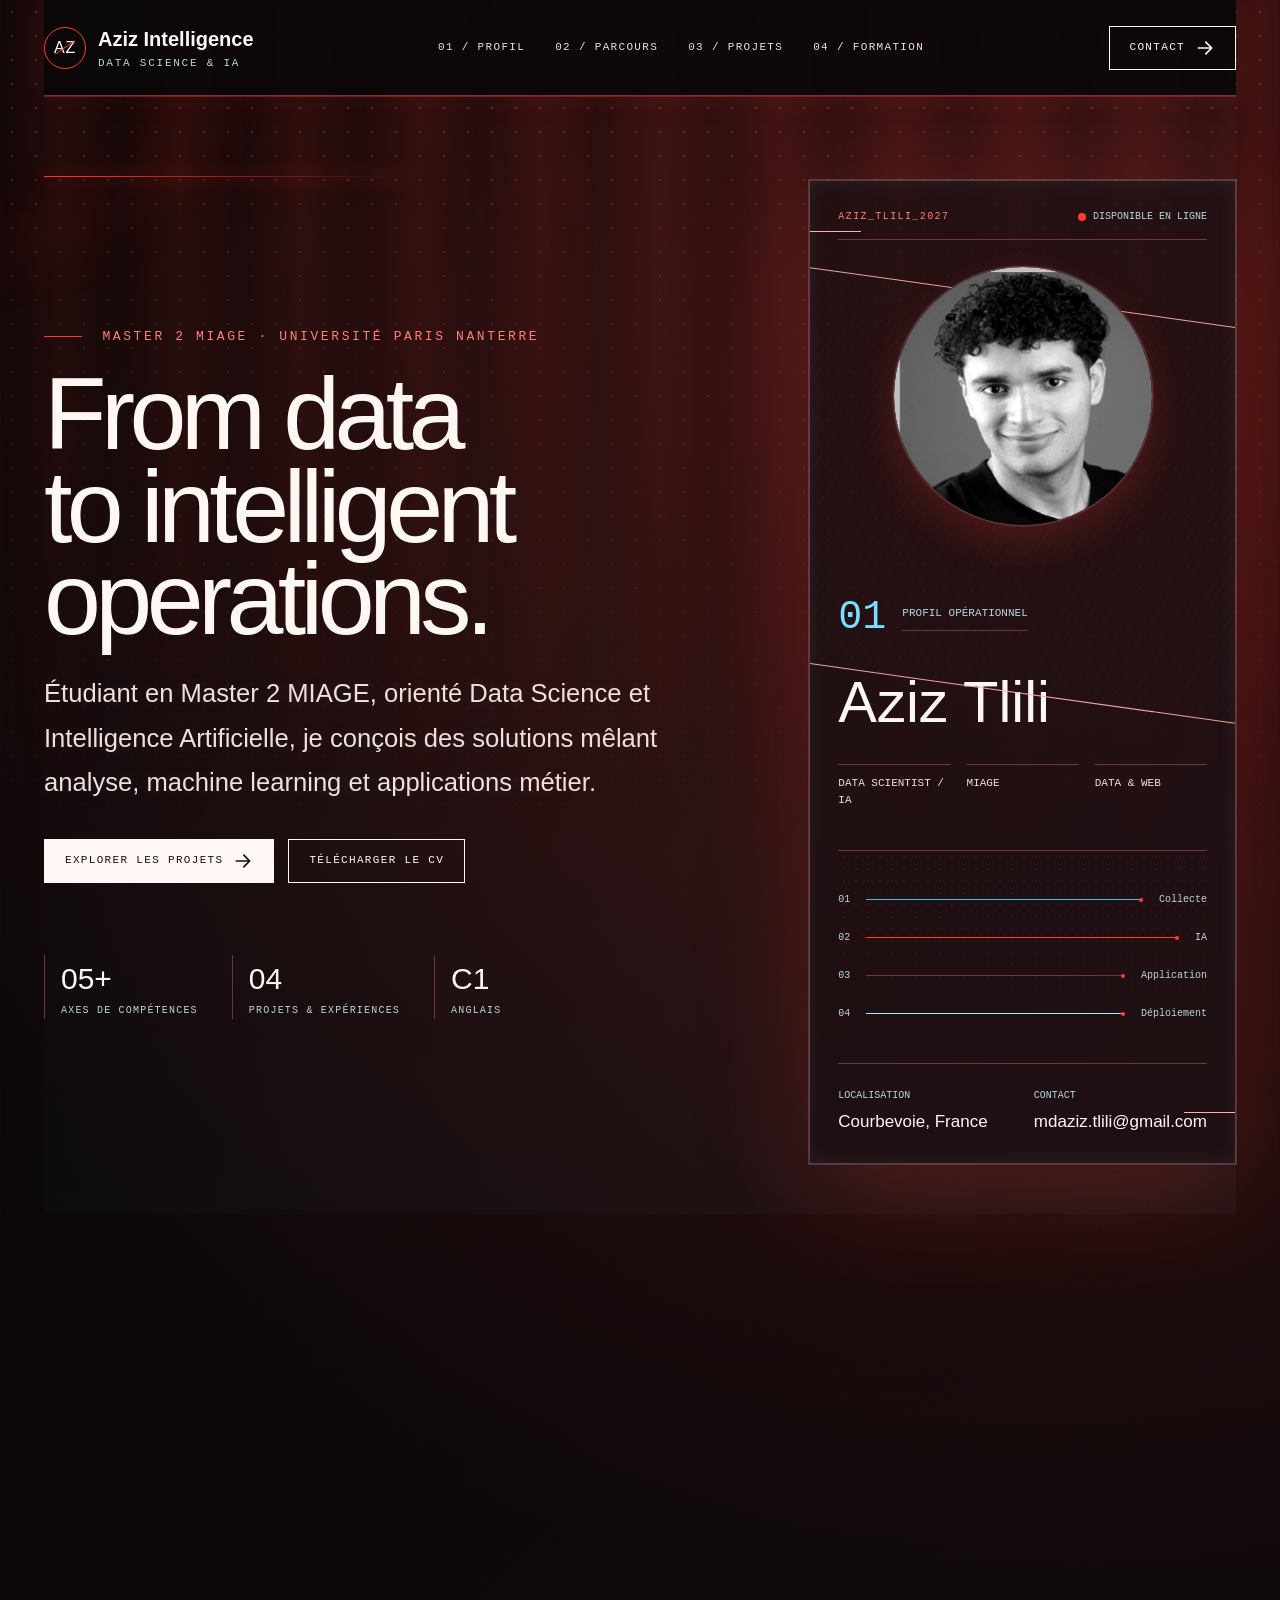
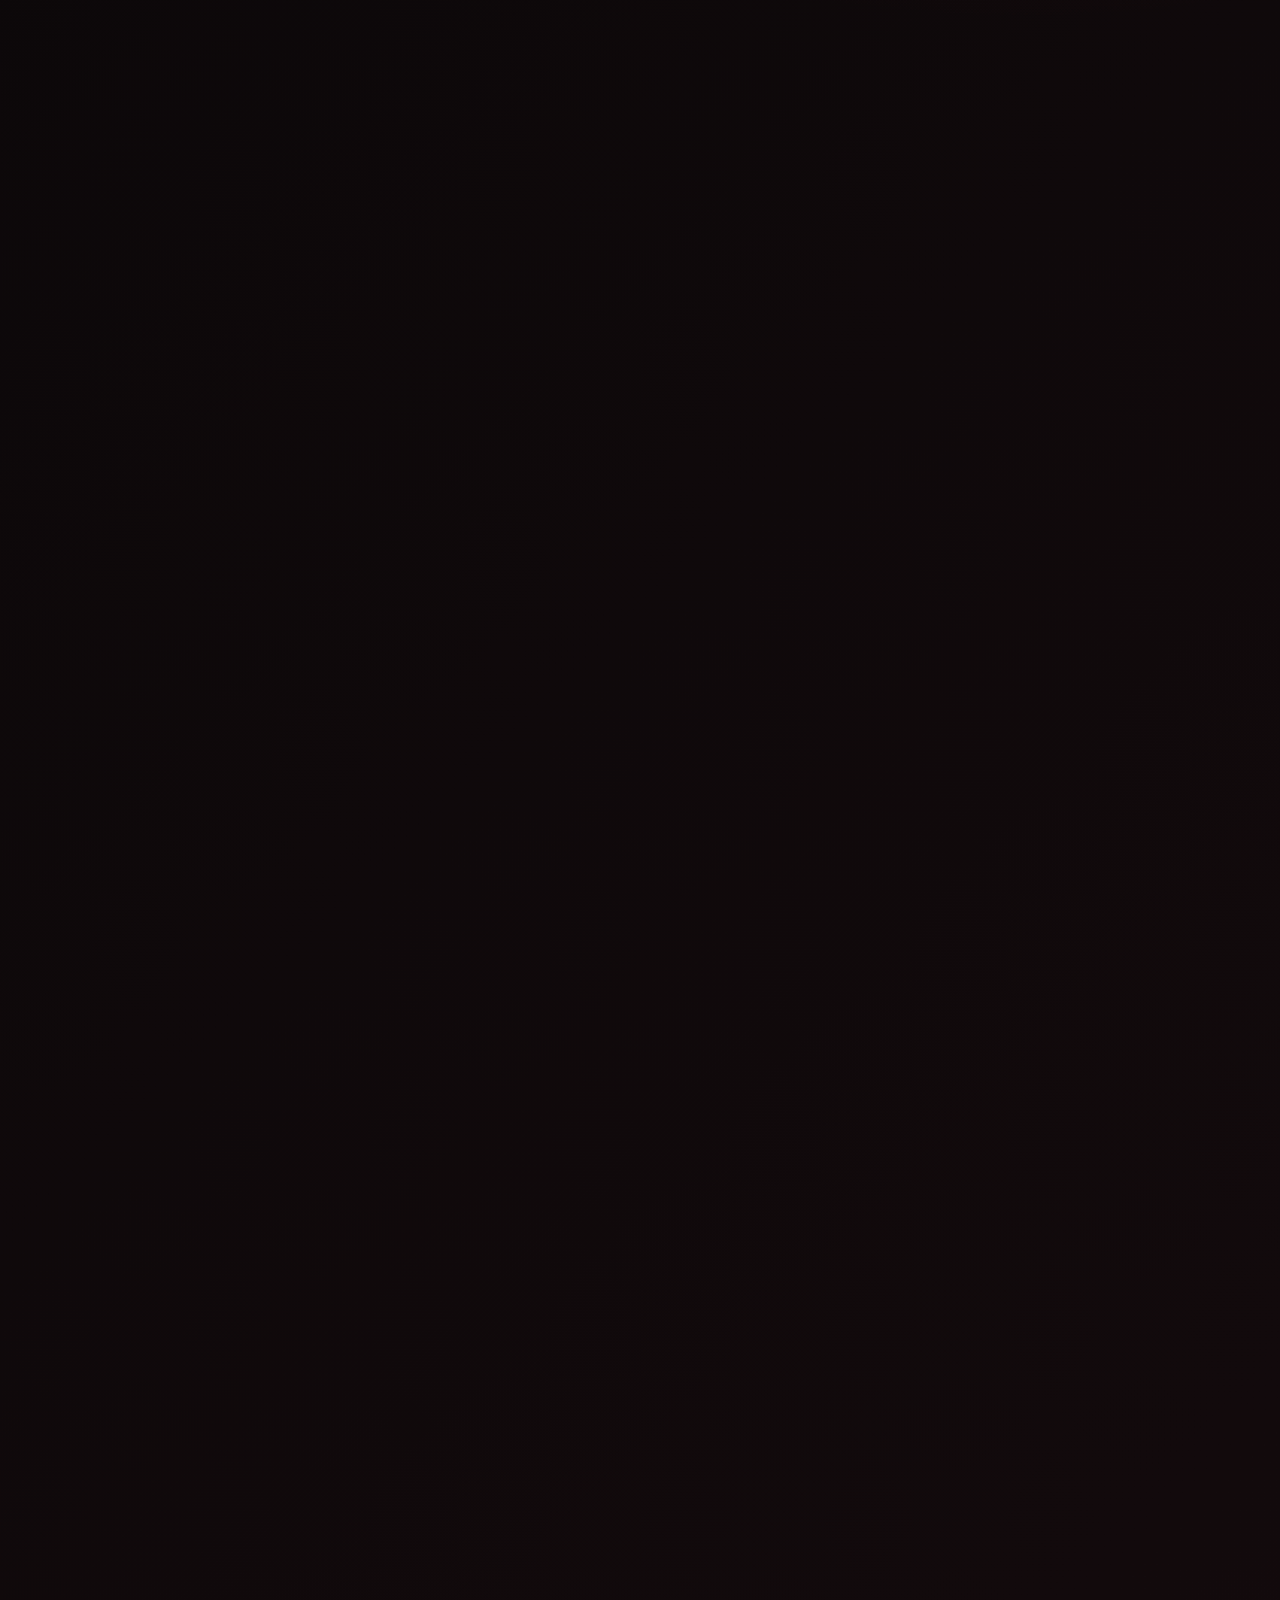
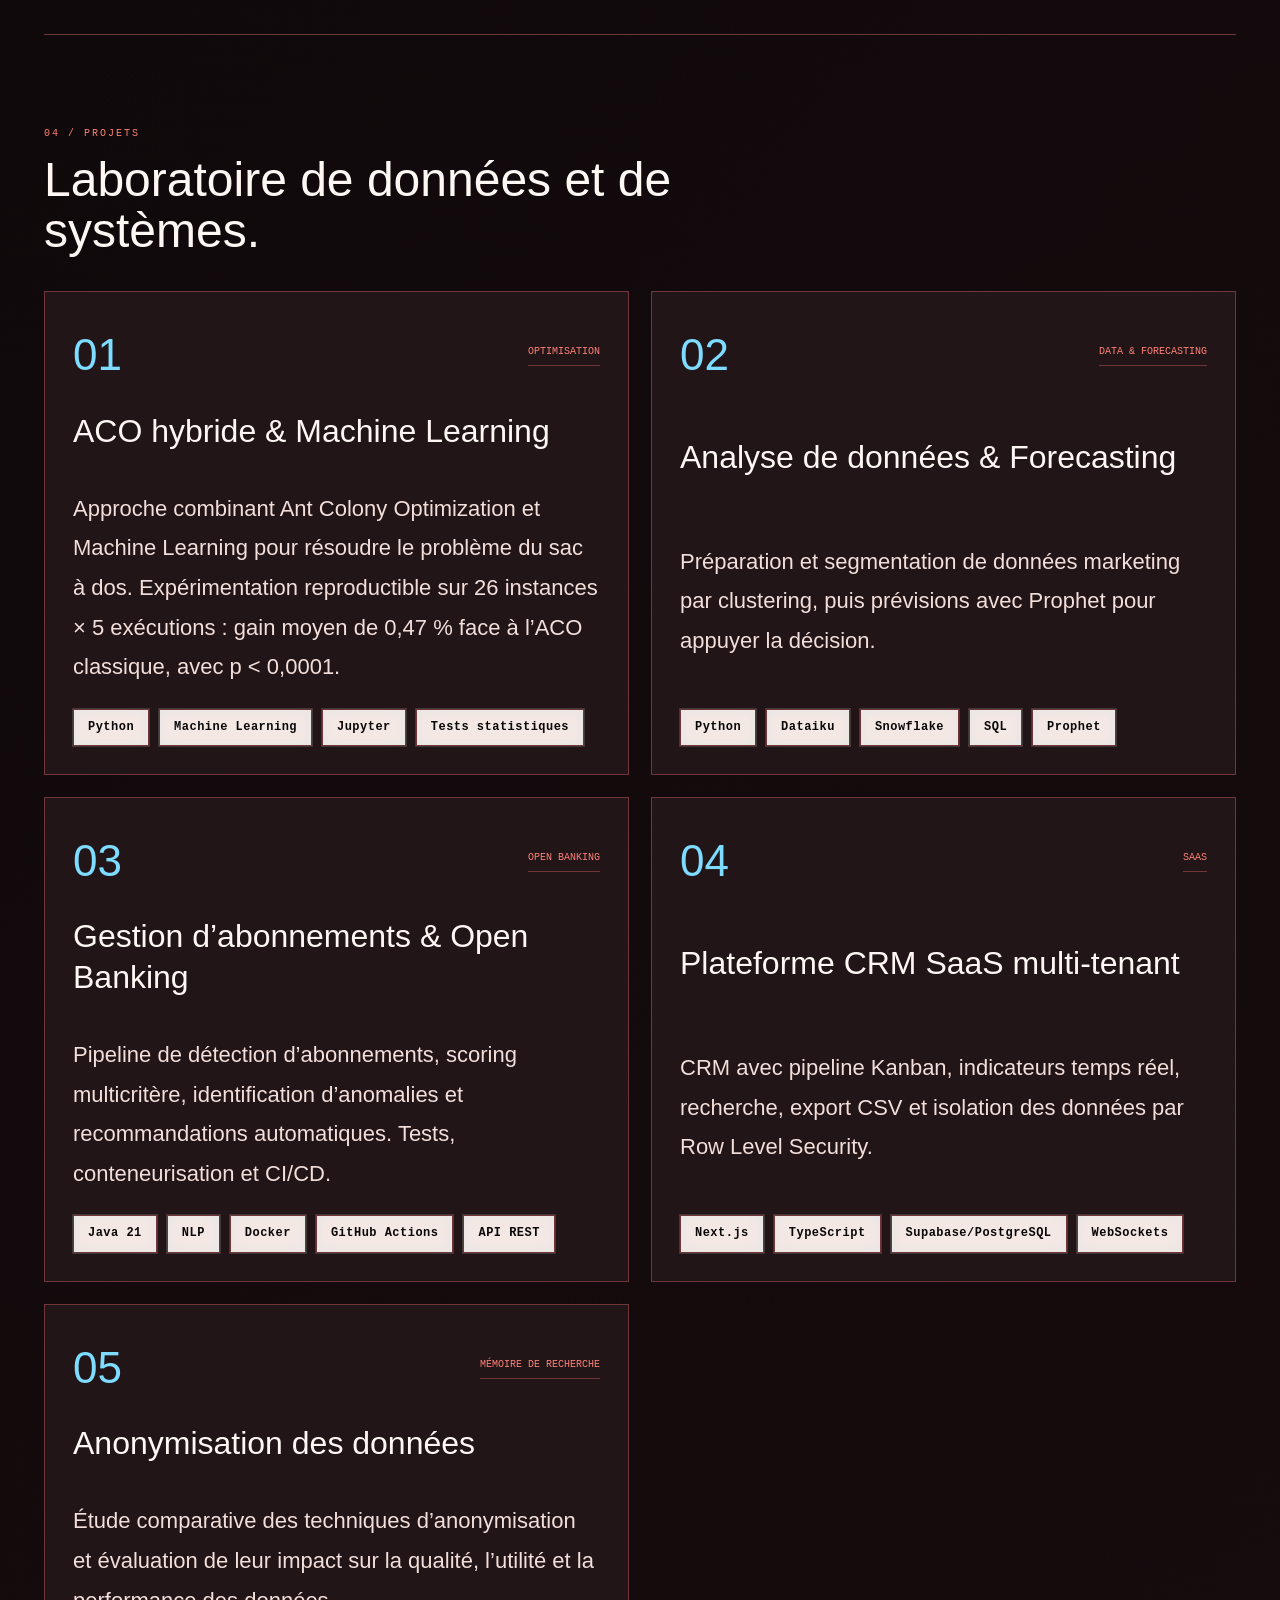
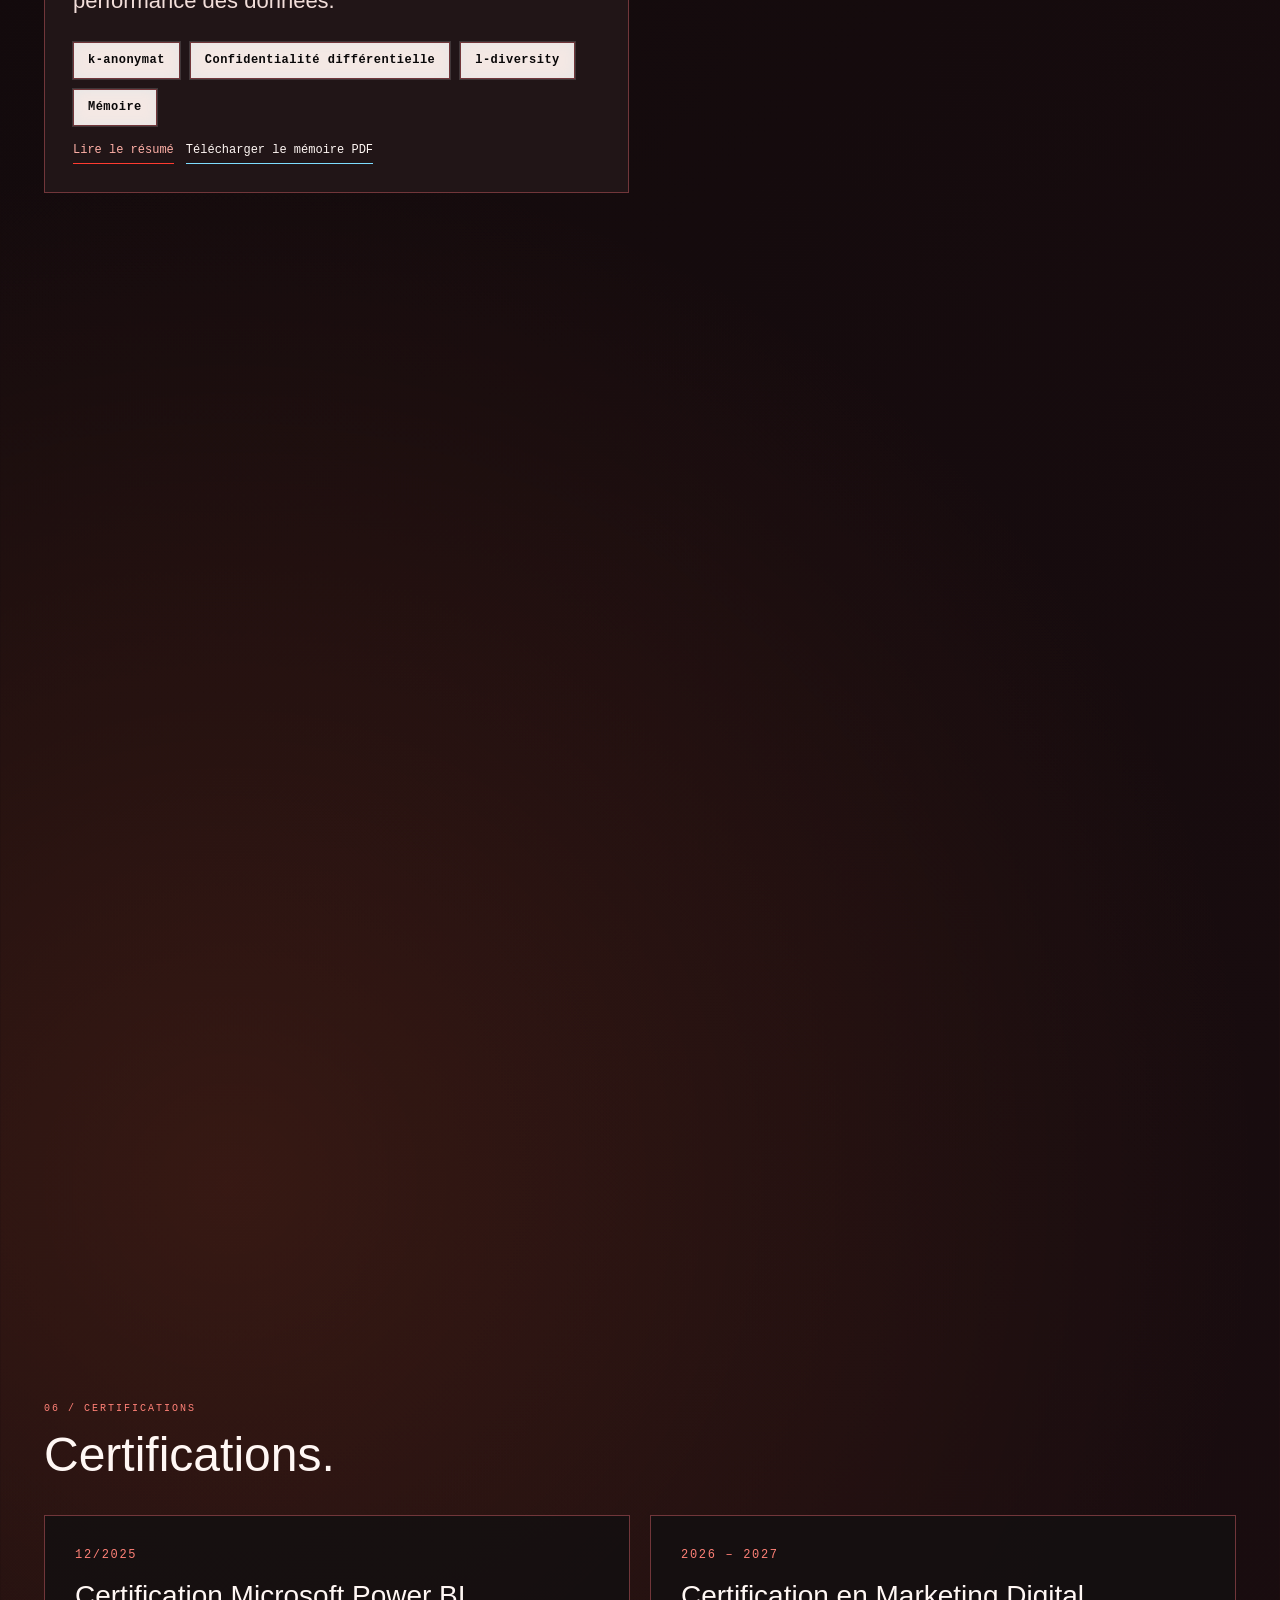
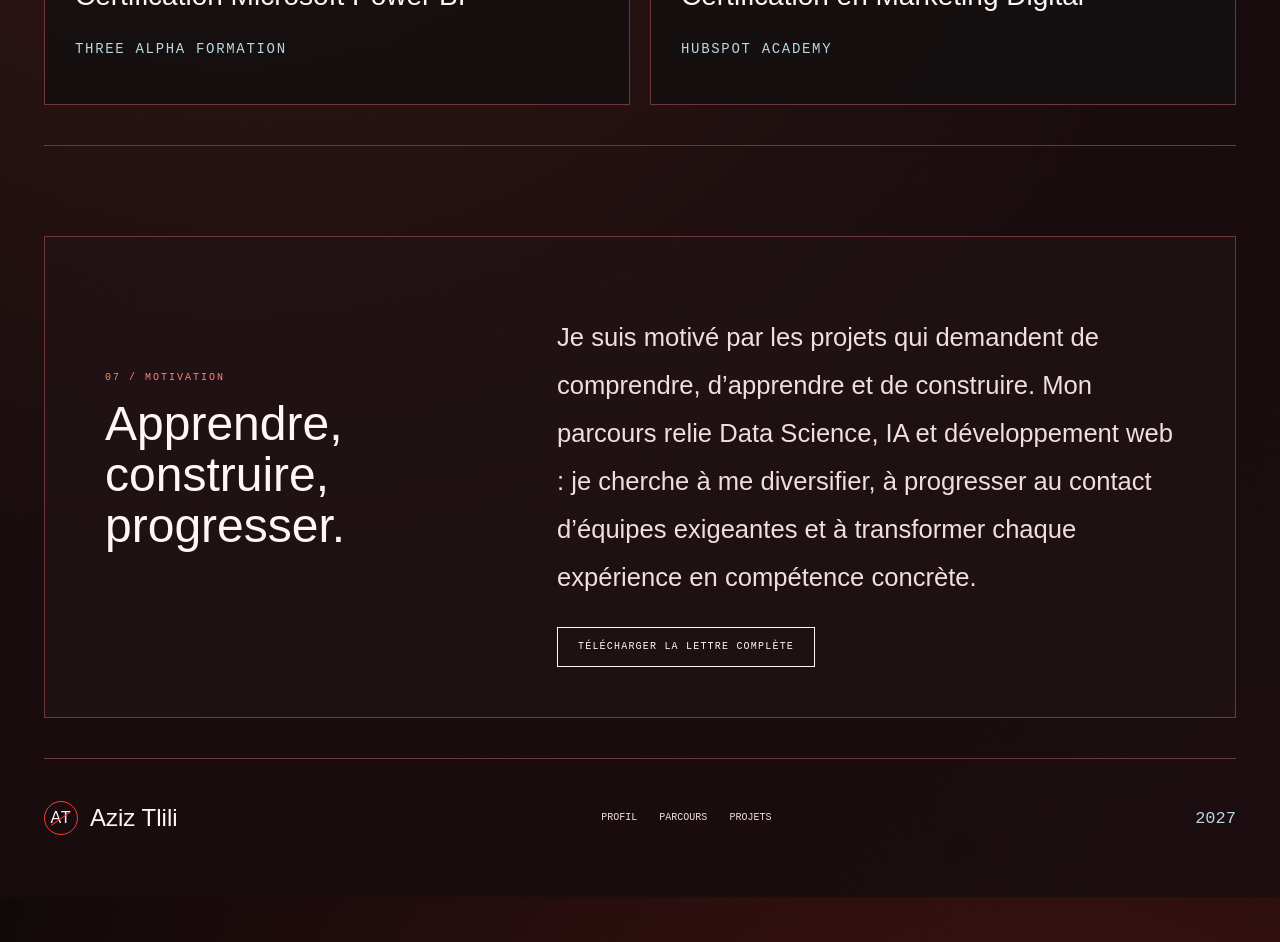
==== commit 91edfcb9: "Ajouter le mémoire et la palette bleu ciel" ====
--- a/index.html
+++ b/index.html
@@ -346,7 +346,10 @@
               <span>l-diversity</span>
               <span>Mémoire</span>
             </div>
-            <a class="project-note-link" href="synthese-memoire.html" target="_blank" rel="noopener">Lire la synthèse du mémoire</a>
+            <div class="project-actions">
+              <a class="project-note-link" href="synthese-memoire.html" target="_blank" rel="noopener">Lire le résumé</a>
+              <a class="project-download" href="memoire_v6.pdf" download>Télécharger le mémoire PDF</a>
+            </div>
           </article>
         </div>
       </section>
--- a/styles.css
+++ b/styles.css
@@ -5,24 +5,24 @@
 }
 
 :root {
-  --background: #071a11;
-  --paper: #121c15;
-  --paper-soft: #16251d;
-  --panel: #dce5d8;
-  --text: #eef8ee;
-  --text-soft: #d8e6d9;
-  --text-muted: #aab3a7;
-  --line: #96b191;
-  --sage: #9fdca9;
-  --sage-dark: #ccecc6;
-  --sage-soft: #d8ead9;
-  --sage-ink: #071a10;
-  --clay: #bba779;
-  --clay-light: #d4af68;
-  --graphite: #071a11;
-  --graphite-soft: #112116;
-  --sand: #caa86c;
-  --paper-shadow: rgba(152, 219, 180, 0.16);
+  --background: #090708;
+  --paper: #151011;
+  --paper-soft: #211517;
+  --panel: #e9f8fc;
+  --text: #fff7f4;
+  --text-soft: #f2deda;
+  --text-muted: #b8d7df;
+  --line: #71363a;
+  --sage: #ff3b30;
+  --sage-dark: #ff8177;
+  --sage-soft: #9ce8ff;
+  --sage-ink: #160708;
+  --clay: #7ddcff;
+  --clay-light: #3bbce8;
+  --graphite: #090708;
+  --graphite-soft: #1b0d10;
+  --sand: #a7e8ff;
+  --paper-shadow: rgba(255, 59, 48, 0.2);
   --sans: "Inter", "Avenir Next", "Helvetica Neue", Arial, sans-serif;
   --mono: "Roboto Mono", "Courier New", monospace;
   --max-width: 1240px;
@@ -36,9 +36,9 @@
   margin: 0;
   color: var(--text);
   background:
-    radial-gradient(circle at 78% 7%, rgba(172, 223, 180, 0.22), transparent 16%),
-    radial-gradient(circle at 19% 88%, rgba(212, 175, 104, 0.12), transparent 12%),
-    radial-gradient(circle at 58% 68%, rgba(0, 146, 107, 0.14), transparent 24%),
+    radial-gradient(circle at 78% 7%, rgba(125, 220, 255, 0.2), transparent 16%),
+    radial-gradient(circle at 19% 88%, rgba(255, 59, 48, 0.14), transparent 12%),
+    radial-gradient(circle at 58% 68%, rgba(59, 188, 232, 0.12), transparent 24%),
     linear-gradient(135deg, var(--graphite) 0%, var(--graphite-soft) 100%);
   font-family: var(--sans);
   font-size: 17px;
@@ -51,7 +51,7 @@
   position: fixed;
   inset: 0;
   pointer-events: none;
-  background-image: radial-gradient(var(--paper-shadow) 0.9px, transparent 0.9px), linear-gradient(90deg, transparent, rgba(172, 223, 180, 0.1), transparent);
+  background-image: radial-gradient(var(--paper-shadow) 0.9px, transparent 0.9px), linear-gradient(90deg, transparent, rgba(125, 220, 255, 0.1), transparent);
   background-size: 24px 24px, 120px 120px;
   mask-image: linear-gradient(180deg, rgba(0, 0, 0, 1), transparent 100%);
   opacity: 0.85;
@@ -67,7 +67,7 @@
   left: -280px;
   top: -260px;
   filter: blur(30px);
-  box-shadow: 0 0 80px rgba(172, 223, 180, 0.18) inset;
+  box-shadow: 0 0 80px rgba(125, 220, 255, 0.18) inset;
   opacity: 0.8;
 }
 
@@ -91,7 +91,7 @@
 
 @keyframes pulse {
   50% {
-    box-shadow: 0 0 0 1px rgba(72,91,68,0.25), 0 0 22px rgba(72,91,68,0.16);
+    box-shadow: 0 0 0 1px rgba(255, 59, 48, 0.25), 0 0 22px rgba(255, 59, 48, 0.16);
   }
 }
 
@@ -132,7 +132,7 @@
   z-index: 10;
   background-color: color-mix(in srgb, var(--graphite) 88%, transparent);
   backdrop-filter: blur(14px);
-  box-shadow: 0 1px 0 rgba(172,223,180,0.34), 0 0 34px rgba(172,223,180,0.05);
+  box-shadow: 0 1px 0 rgba(125, 220, 255, 0.34), 0 0 34px rgba(125, 220, 255, 0.05);
 }
 
 .brand {
@@ -292,7 +292,7 @@
   display: flex;
   align-items: center;
   animation: fadeRise 780ms ease both;
-  background-image: linear-gradient(135deg, transparent, rgba(172,223,180,0.04));
+  background-image: linear-gradient(135deg, transparent, rgba(125, 220, 255, 0.04));
   position: relative;
 }
 
@@ -365,7 +365,7 @@
   max-width: 740px;
   margin: 0 0 34px;
   font-weight: 500;
-  text-shadow: 0 0 16px rgba(172, 223, 180, 0.14);
+  text-shadow: 0 0 16px rgba(125, 220, 255, 0.14);
 }
 
 .hero-actions {
@@ -428,7 +428,7 @@
   background: var(--paper);
   transform: rotate(0deg);
   border-radius: 50%;
-  box-shadow: 0 0 0 1px rgba(80,95,70,0.1), 0 16px 40px var(--paper-shadow);
+  box-shadow: 0 0 0 1px rgba(125, 220, 255, 0.1), 0 16px 40px var(--paper-shadow);
   overflow: hidden;
 }
 
@@ -448,9 +448,9 @@
   width: min(440px, 100%);
   padding: 28px;
   border: 1px solid var(--line);
-  background-color: rgba(12, 32, 21, 0.48);
+  background-color: rgba(29, 16, 19, 0.72);
   position: relative;
-  box-shadow: 0 0 0 1px rgba(172,223,180,0.2), 0 32px 110px var(--paper-shadow), inset 0 0 20px rgba(172,223,180,0.08);
+  box-shadow: 0 0 0 1px rgba(125, 220, 255, 0.2), 0 32px 110px var(--paper-shadow), inset 0 0 20px rgba(125, 220, 255, 0.08);
   overflow: hidden;
 }
 
@@ -485,7 +485,7 @@
   right: -30%;
   top: 12%;
   height: 40%;
-  background-image: repeating-linear-gradient(115deg, transparent, transparent 7px, rgba(172,223,180,0.045) 8px);
+  background-image: repeating-linear-gradient(115deg, transparent, transparent 7px, rgba(125, 220, 255, 0.045) 8px);
   transform: rotate(8deg);
   opacity: 0.92;
   pointer-events: none;
@@ -827,7 +827,7 @@
   color: var(--graphite);
   font-weight: 700;
   letter-spacing: 0.04em;
-  box-shadow: 0 0 0 1px rgba(255,255,255,0.14), inset 0 0 12px rgba(172,223,180,0.12);
+  box-shadow: 0 0 0 1px rgba(255,255,255,0.14), inset 0 0 12px rgba(125, 220, 255, 0.12);
 }
 
 .project-section {
@@ -1358,17 +1358,17 @@
   --panel: #f4e8e4;
   --text: #fff7f4;
   --text-soft: #f2deda;
-  --text-muted: #c7aaa5;
+  --text-muted: #b8d7df;
   --line: #71363a;
   --sage: #ff3b30;
   --sage-dark: #ff8177;
   --sage-soft: #ffb0a7;
   --sage-ink: #160708;
-  --clay: #ff9b54;
-  --clay-light: #ff6b35;
+  --clay: #7ddcff;
+  --clay-light: #3bbce8;
   --graphite: #090708;
   --graphite-soft: #1b0d10;
-  --sand: #ffb347;
+  --sand: #a7e8ff;
   --paper-shadow: rgba(255, 59, 48, 0.2);
 }
 
@@ -1417,6 +1417,30 @@
   margin: 16px 0 0;
 }
 
+.project-actions {
+  display: flex;
+  flex-wrap: wrap;
+  gap: 12px;
+  align-items: center;
+  margin-top: 16px;
+}
+
+.project-note-link,
+.project-download {
+  color: var(--sage-soft);
+  font-family: var(--mono);
+  font-size: 12px;
+  line-height: 1.4;
+  text-decoration: none;
+  border-bottom: 1px solid var(--sage);
+  padding-bottom: 4px;
+}
+
+.project-download {
+  color: var(--text);
+  border-color: var(--clay);
+}
+
 .skill-lines span,
 .timeline-tags span,
 .project-tags span {
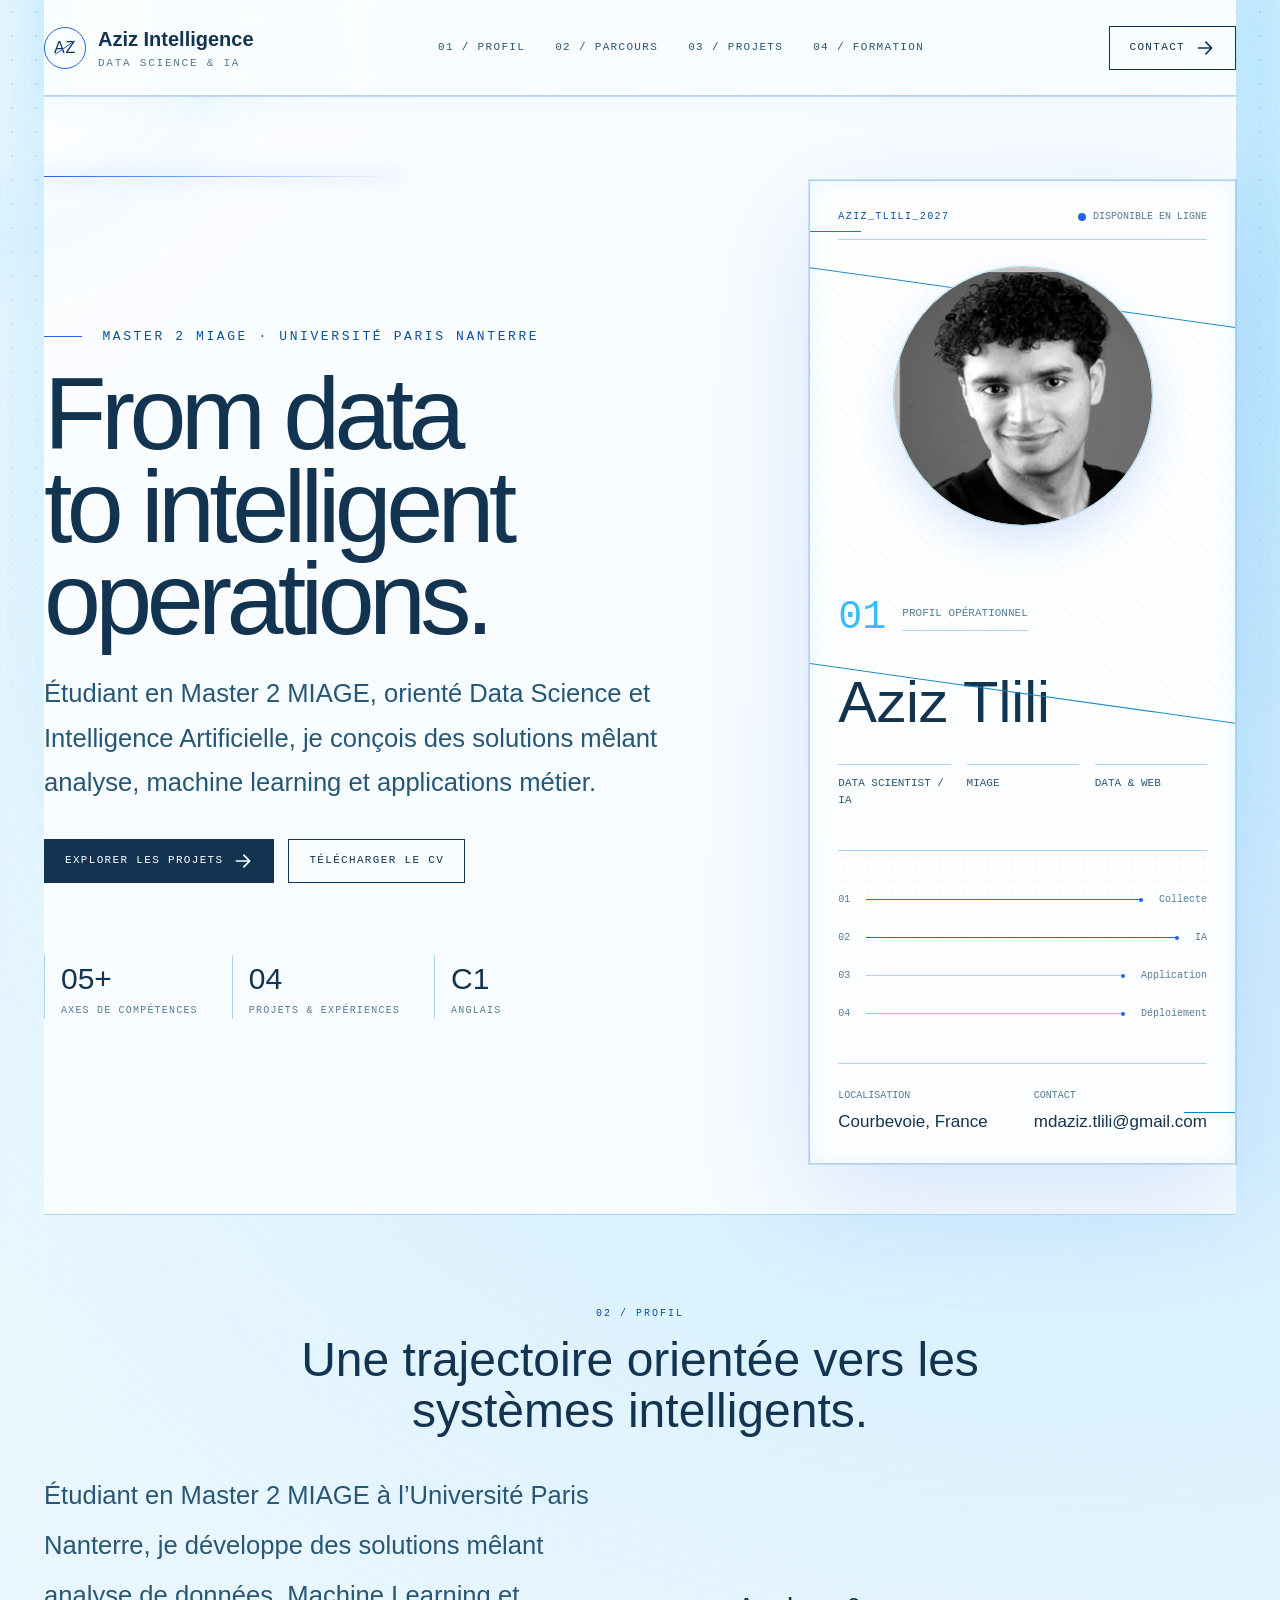
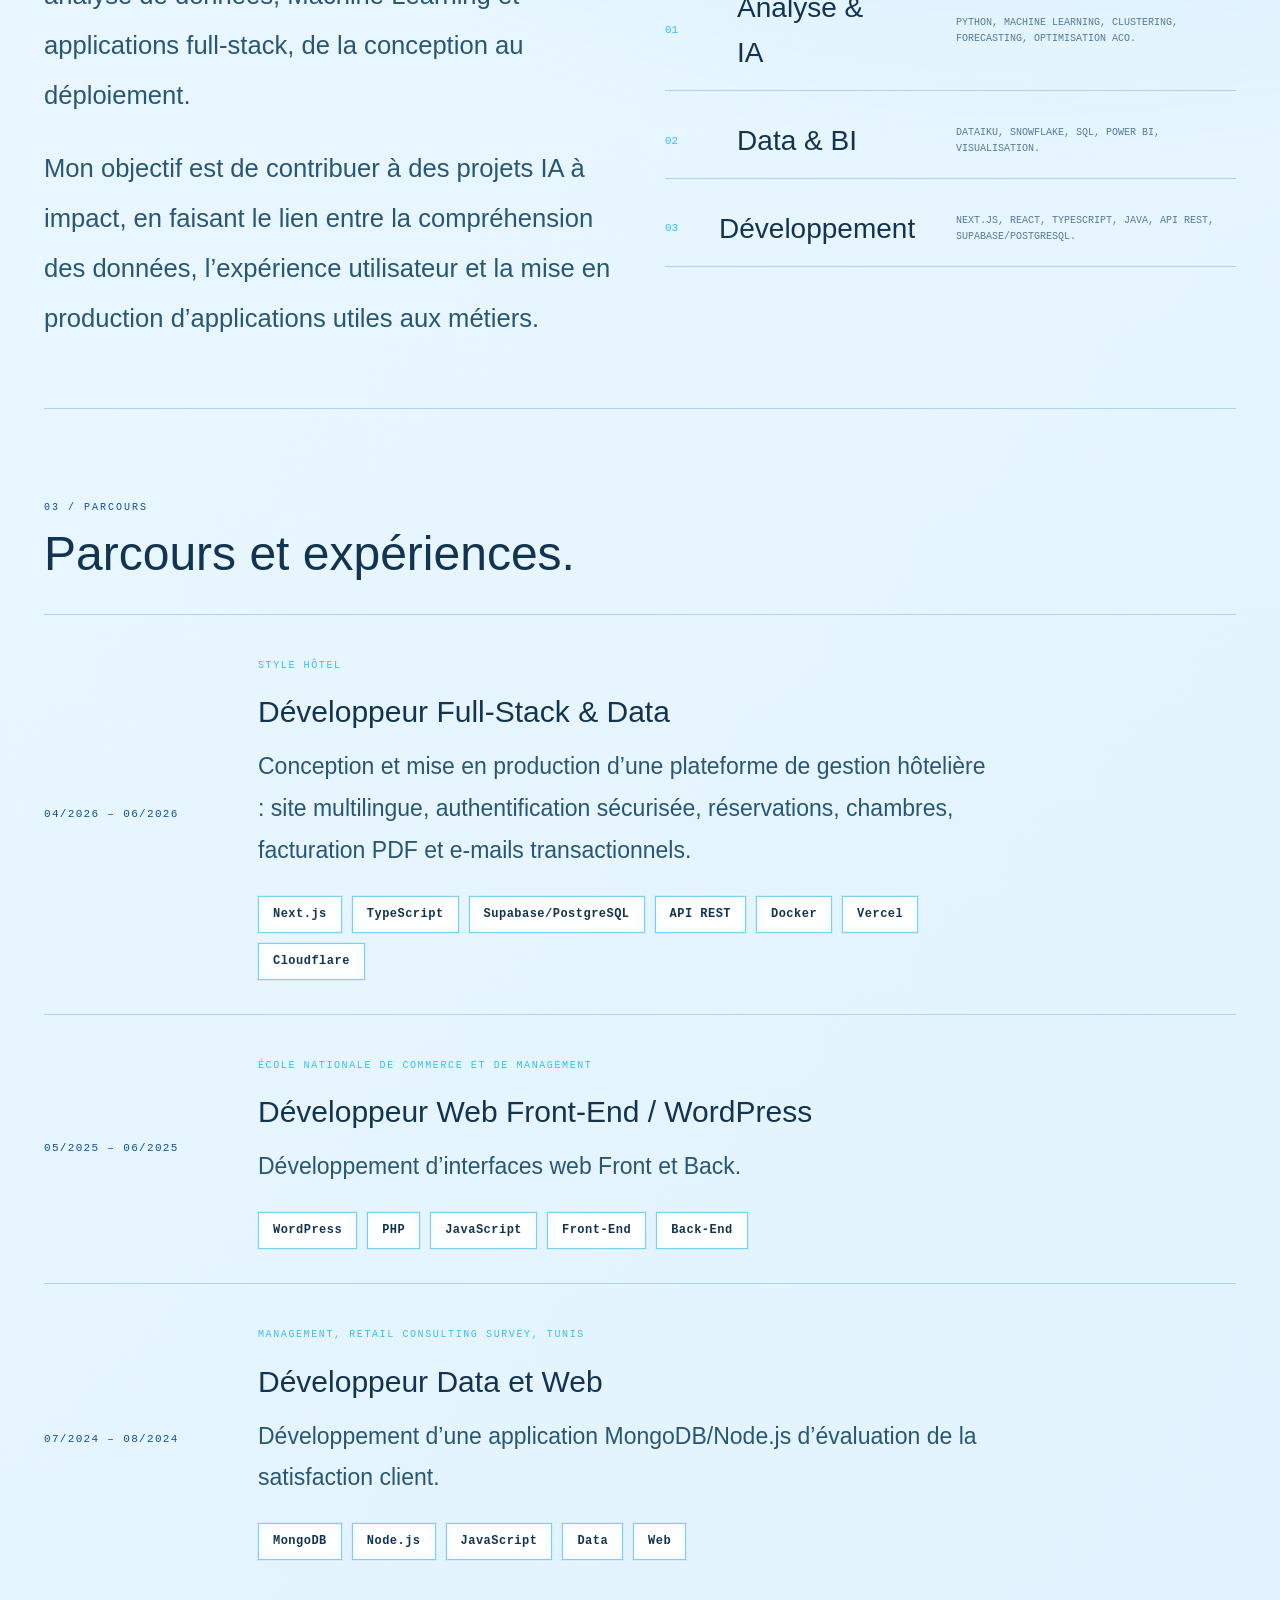
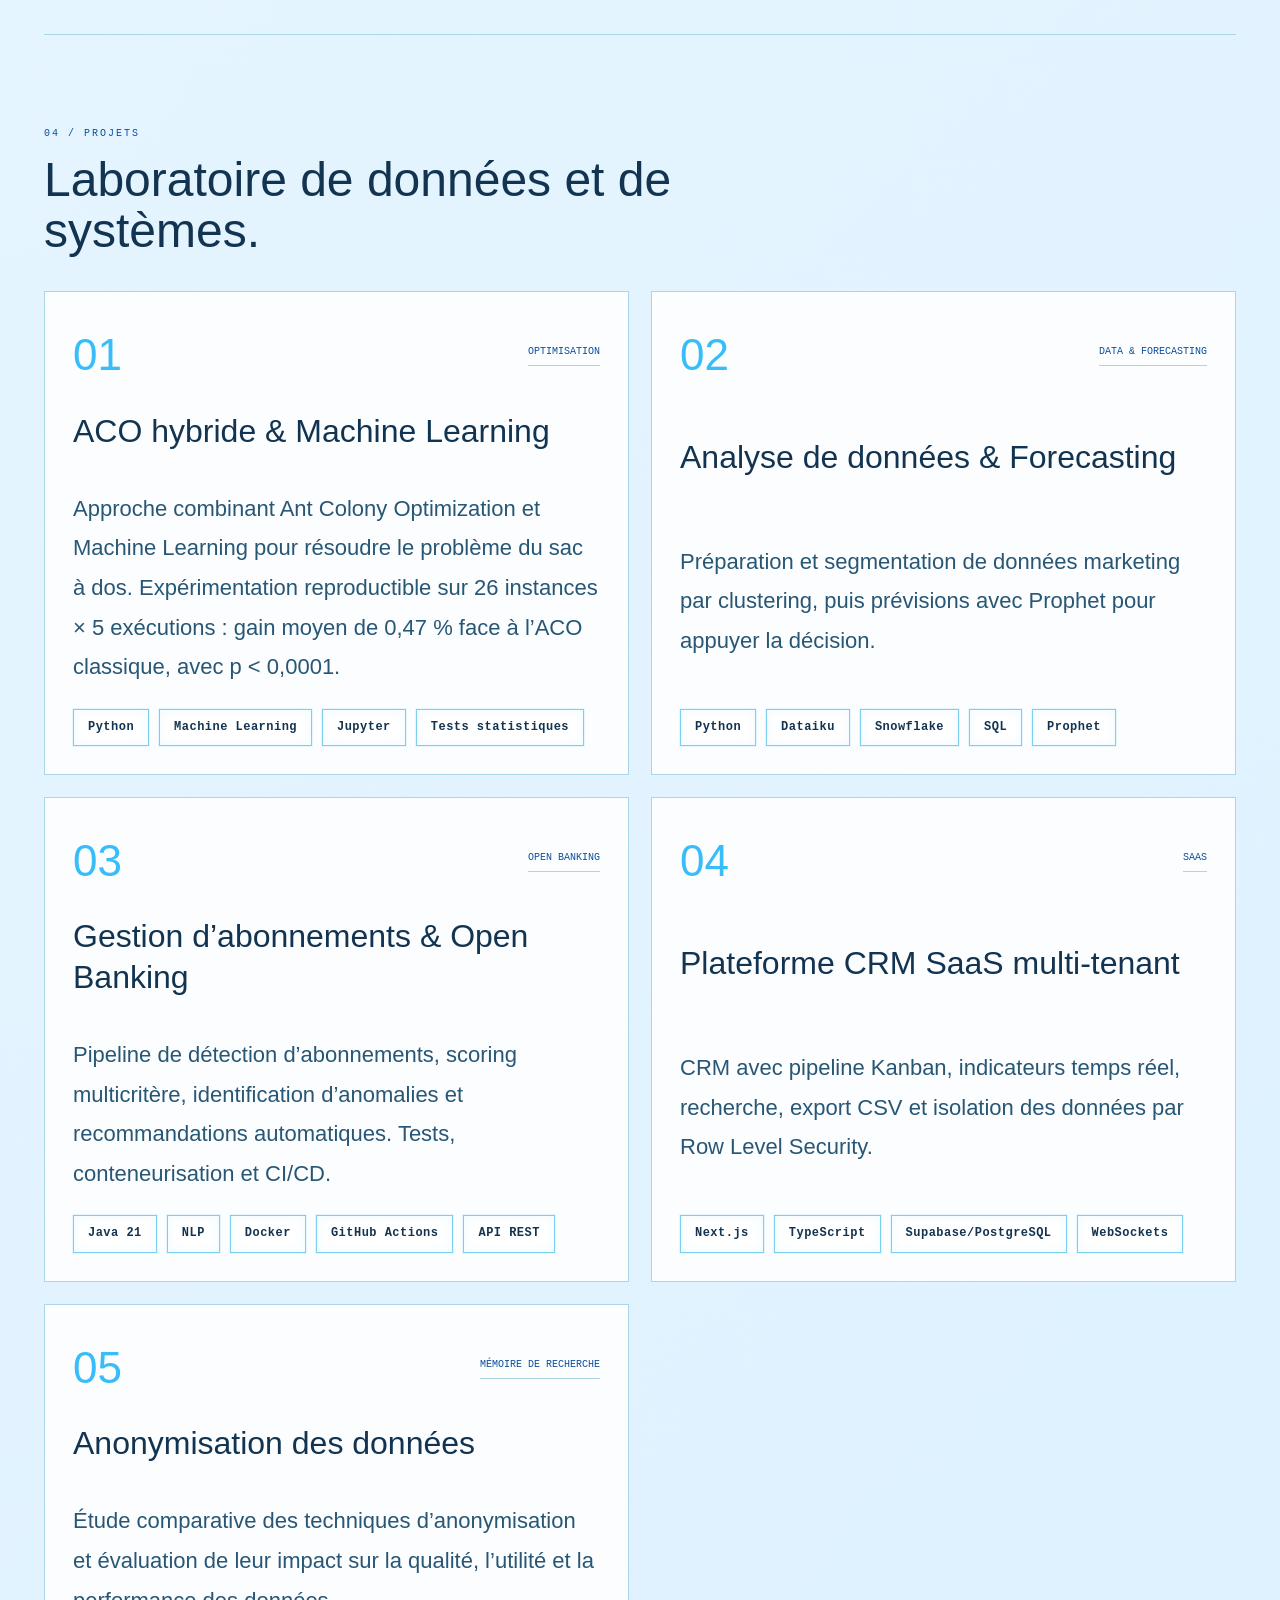
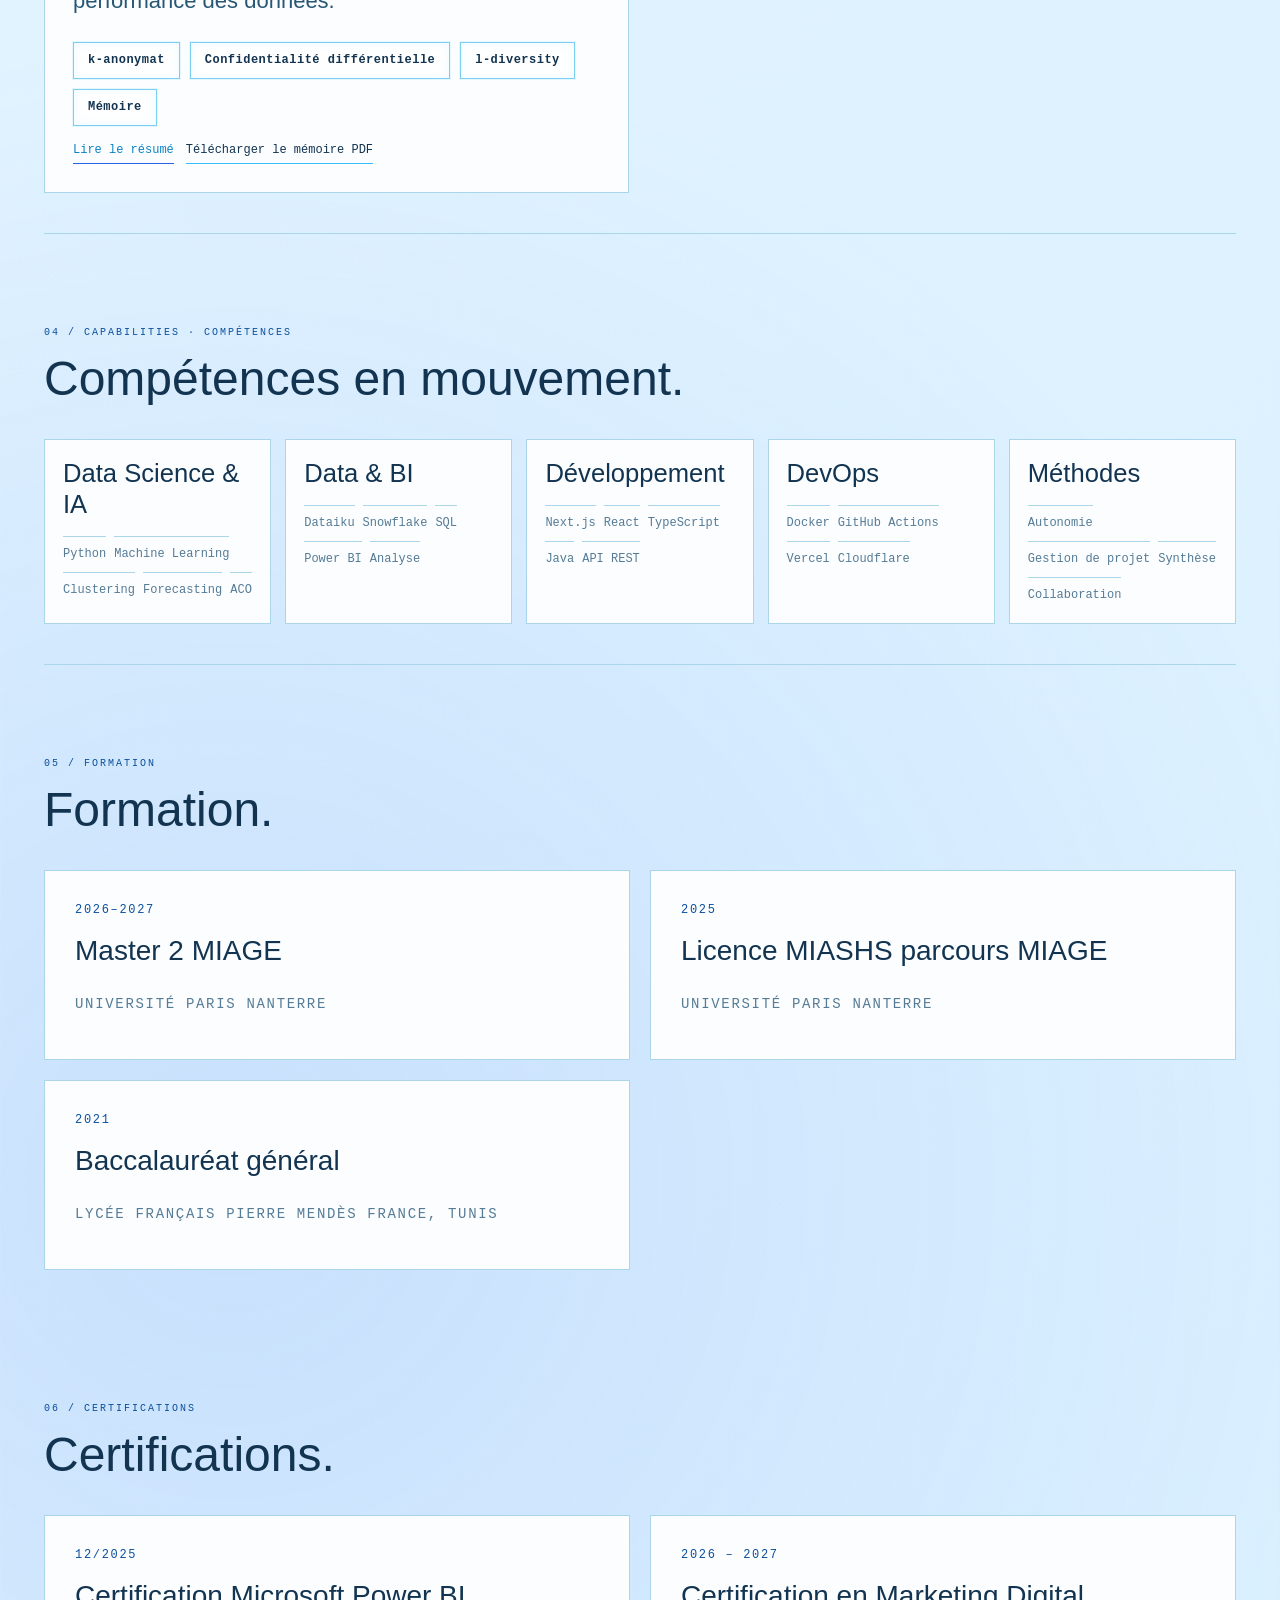
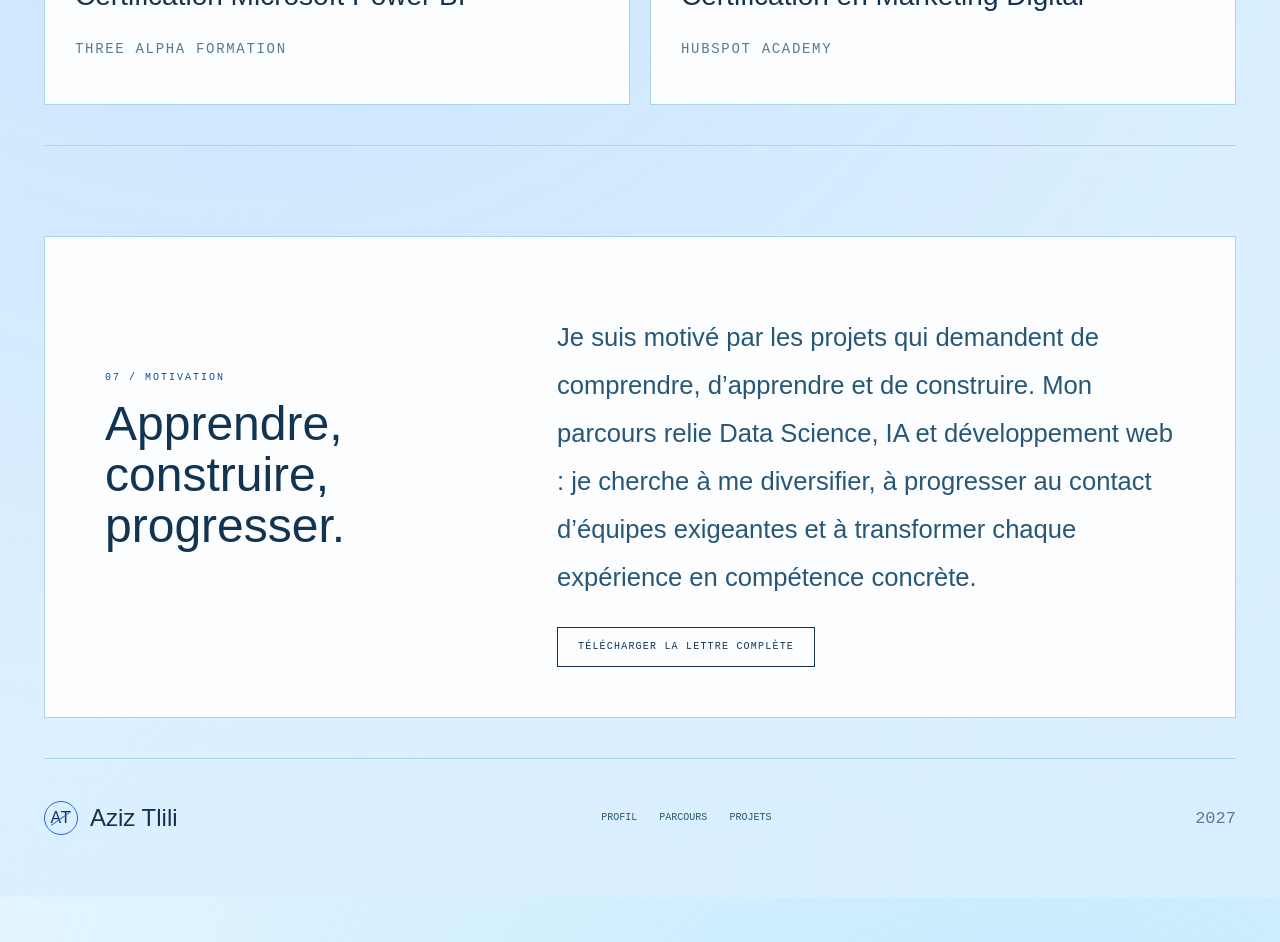
==== commit 7438f36b: "Ameliorer le contraste des badges" ====
--- a/index.html
+++ b/index.html
@@ -5,7 +5,7 @@
   <meta name="viewport" content="width=device-width, initial-scale=1.0" />
   <meta name="description" content="Aziz Intelligence — Data Science & Intelligence Artificielle" />
   <title>Aziz Intelligence | Data Science & IA</title>
-  <link rel="stylesheet" href="styles.css" />
+  <link rel="stylesheet" href="styles.css?v=fc6b2dc" />
 </head>
 <body>
   <div class="site-shell">
--- a/styles.css
+++ b/styles.css
@@ -5,22 +5,22 @@
 }
 
 :root {
-  --background: #090708;
-  --paper: #151011;
-  --paper-soft: #211517;
+  --background: #edf8ff;
+  --paper: #ffffff;
+  --paper-soft: #e3f3ff;
   --panel: #e9f8fc;
   --text: #fff7f4;
   --text-soft: #f2deda;
   --text-muted: #b8d7df;
   --line: #71363a;
-  --sage: #ff3b30;
-  --sage-dark: #ff8177;
+  --sage: #2563eb;
+  --sage-dark: #0b4f9c;
   --sage-soft: #9ce8ff;
-  --sage-ink: #160708;
+  --sage-ink: #ffffff;
   --clay: #7ddcff;
   --clay-light: #3bbce8;
-  --graphite: #090708;
-  --graphite-soft: #1b0d10;
+  --graphite: #edf8ff;
+  --graphite-soft: #d8efff;
   --sand: #a7e8ff;
   --paper-shadow: rgba(255, 59, 48, 0.2);
   --sans: "Inter", "Avenir Next", "Helvetica Neue", Arial, sans-serif;
@@ -1352,22 +1352,22 @@
 
 /* Direction artistique : contraste noir, rouge et orange, sans vert. */
 :root {
-  --background: #090708;
-  --paper: #151011;
-  --paper-soft: #211517;
+  --background: #edf8ff;
+  --paper: #ffffff;
+  --paper-soft: #e3f3ff;
   --panel: #f4e8e4;
   --text: #fff7f4;
   --text-soft: #f2deda;
   --text-muted: #b8d7df;
   --line: #71363a;
-  --sage: #ff3b30;
-  --sage-dark: #ff8177;
+  --sage: #2563eb;
+  --sage-dark: #0b4f9c;
   --sage-soft: #ffb0a7;
-  --sage-ink: #160708;
+  --sage-ink: #ffffff;
   --clay: #7ddcff;
   --clay-light: #3bbce8;
-  --graphite: #090708;
-  --graphite-soft: #1b0d10;
+  --graphite: #edf8ff;
+  --graphite-soft: #d8efff;
   --sand: #a7e8ff;
   --paper-shadow: rgba(255, 59, 48, 0.2);
 }
@@ -1393,7 +1393,7 @@
 }
 
 .brand-mark {
-  border-color: var(--red, #ff3b30);
+  border-color: var(--red, #2563eb);
 }
 
 .mark-line,
@@ -1465,3 +1465,100 @@
     align-items: flex-start;
   }
 }
+
+/* Palette finale : bleu ciel, bleu profond, blanc et gris bleuté. */
+:root {
+  --background: #edf8ff;
+  --paper: #ffffff;
+  --paper-soft: #e3f3ff;
+  --panel: #f7fcff;
+  --text: #123451;
+  --text-soft: #285775;
+  --text-muted: #557b95;
+  --line: #abd5eb;
+  --sage: #2563eb;
+  --sage-dark: #0b4f9c;
+  --sage-soft: #0b83c6;
+  --sage-ink: #ffffff;
+  --clay: #38bdf8;
+  --clay-light: #0284c7;
+  --graphite: #edf8ff;
+  --graphite-soft: #d8efff;
+  --sand: #7dd3fc;
+  --paper-shadow: rgba(37, 99, 235, 0.16);
+  --red: #2563eb;
+}
+
+body {
+  color: var(--text);
+  background:
+    radial-gradient(circle at 80% 5%, rgba(125, 211, 252, 0.38), transparent 20%),
+    radial-gradient(circle at 18% 82%, rgba(37, 99, 235, 0.12), transparent 19%),
+    linear-gradient(135deg, var(--graphite) 0%, var(--graphite-soft) 100%);
+}
+
+body::before {
+  background-image: radial-gradient(rgba(37, 99, 235, 0.2) 0.9px, transparent 0.9px), linear-gradient(90deg, transparent, rgba(125, 211, 252, 0.2), transparent);
+}
+
+body::after {
+  border-color: var(--line);
+  box-shadow: 0 0 80px rgba(125, 211, 252, 0.24) inset;
+}
+
+.site-header {
+  background-color: color-mix(in srgb, var(--paper) 88%, transparent);
+  box-shadow: 0 1px 0 rgba(37, 99, 235, 0.22), 0 0 34px rgba(125, 211, 252, 0.16);
+}
+
+.brand-mark {
+  border-color: var(--sage);
+}
+
+.hero,
+.project-card,
+.education-card,
+.skill-map-block,
+.letter-panel {
+  background-color: color-mix(in srgb, var(--paper) 84%, var(--paper-soft));
+}
+
+.scan-frame {
+  background-color: rgba(255, 255, 255, 0.72);
+  box-shadow: 0 0 0 1px rgba(37, 99, 235, 0.18), 0 32px 110px var(--paper-shadow), inset 0 0 20px rgba(125, 211, 252, 0.18);
+}
+
+.scan-sweep {
+  background-image: repeating-linear-gradient(115deg, transparent, transparent 7px, rgba(125, 211, 252, 0.14) 8px);
+}
+
+.primary-button {
+  background: var(--text);
+  color: #ffffff;
+  border-color: var(--text);
+}
+
+.ghost-button,
+.header-button {
+  color: var(--text);
+  border-color: var(--text);
+}
+
+.timeline-tags span,
+.project-tags span {
+  color: #123451;
+  background: #ffffff;
+  border-color: #7dcff0;
+  box-shadow: 0 0 0 1px rgba(125, 211, 252, 0.18), inset 0 0 12px rgba(125, 211, 252, 0.12);
+}
+
+/* Le contenu reste lisible même avant le déclenchement des animations. */
+.section,
+.hero,
+.project-card,
+.timeline-item,
+.education-card,
+.skill-map-block {
+  opacity: 1;
+  transform: none;
+}
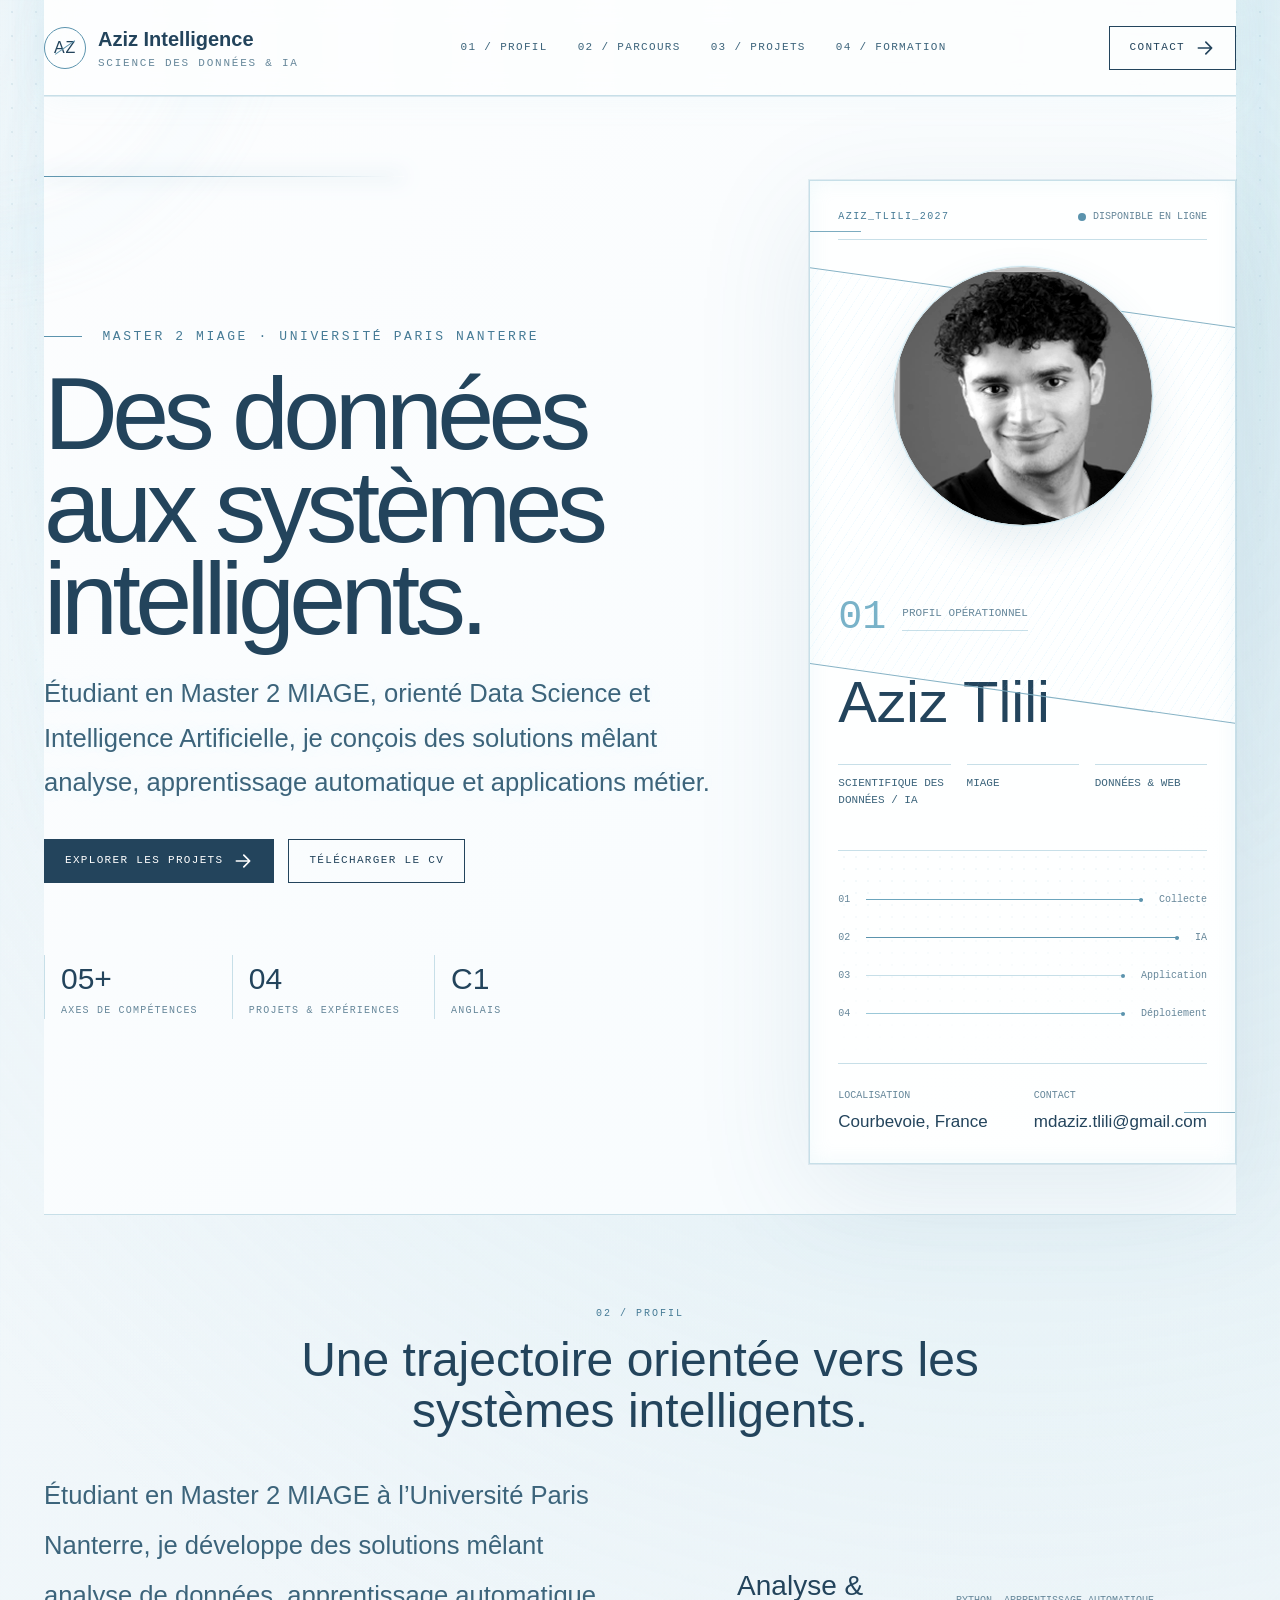
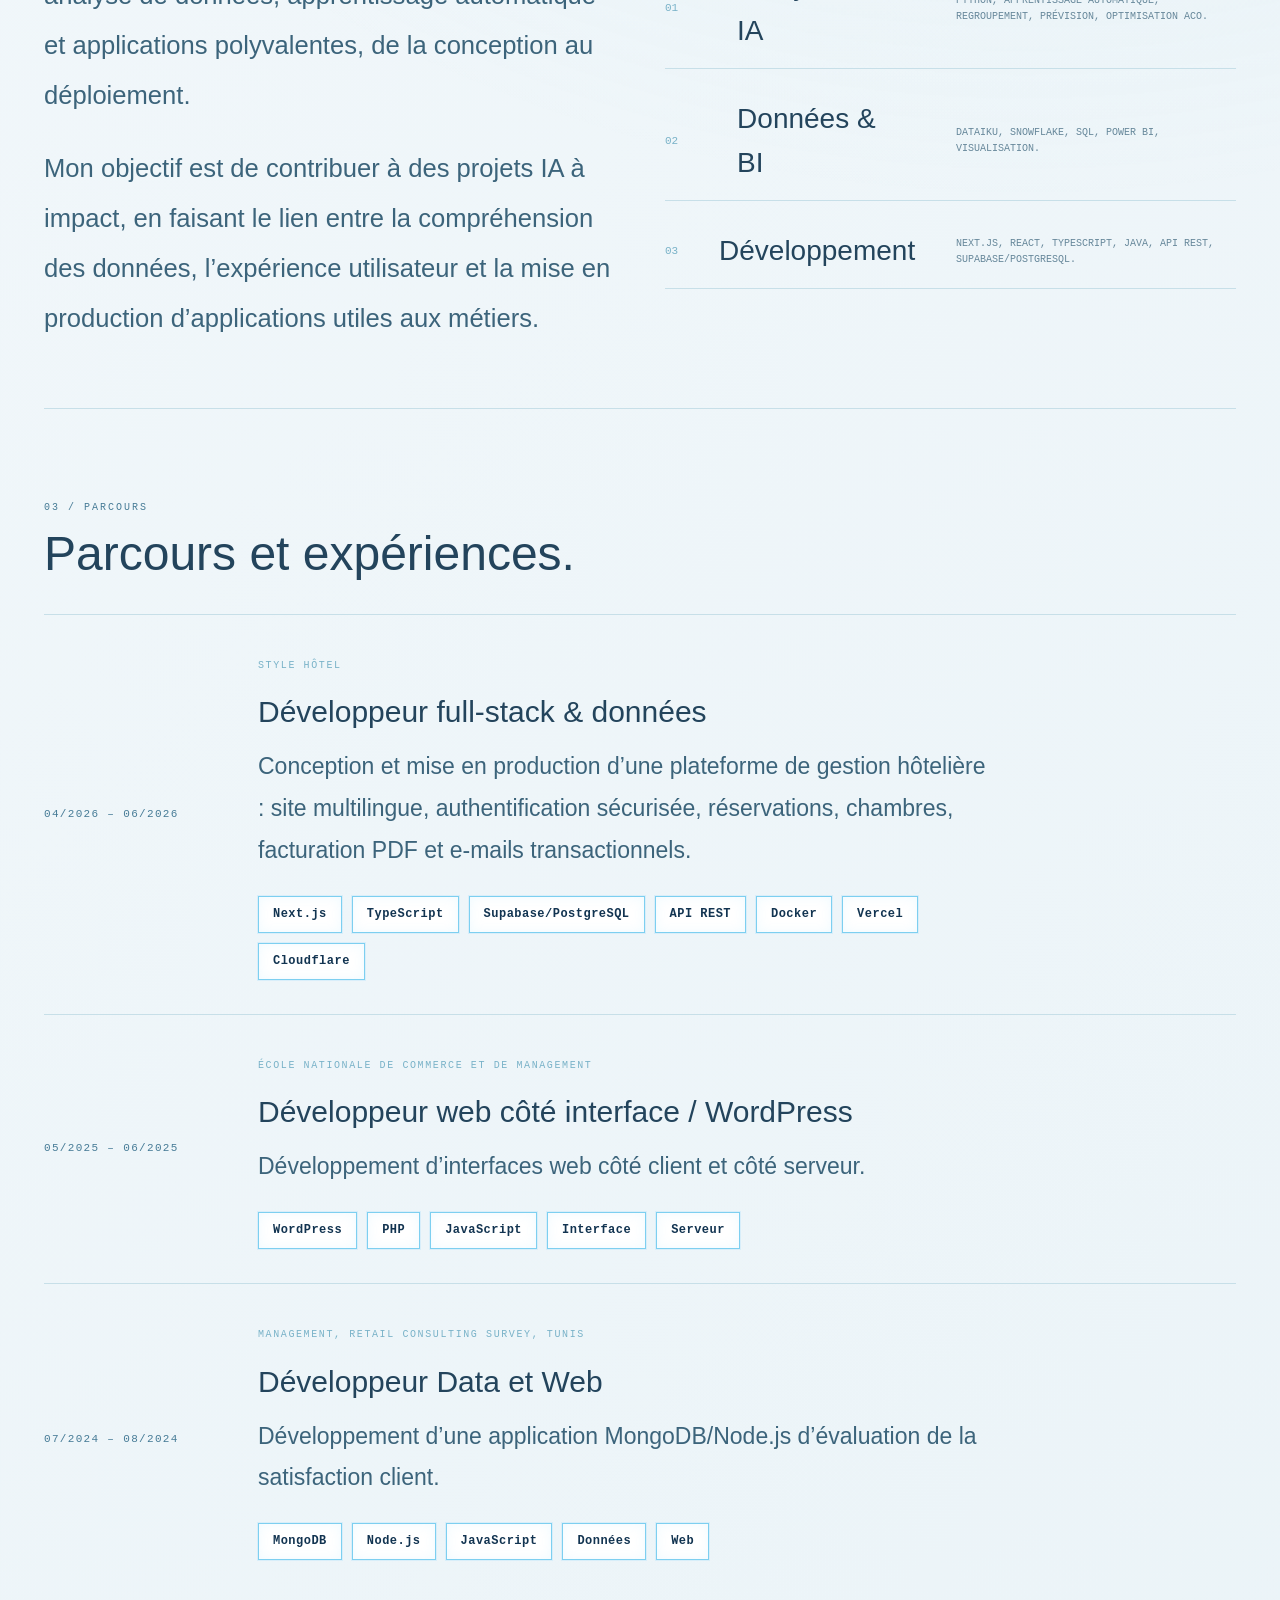
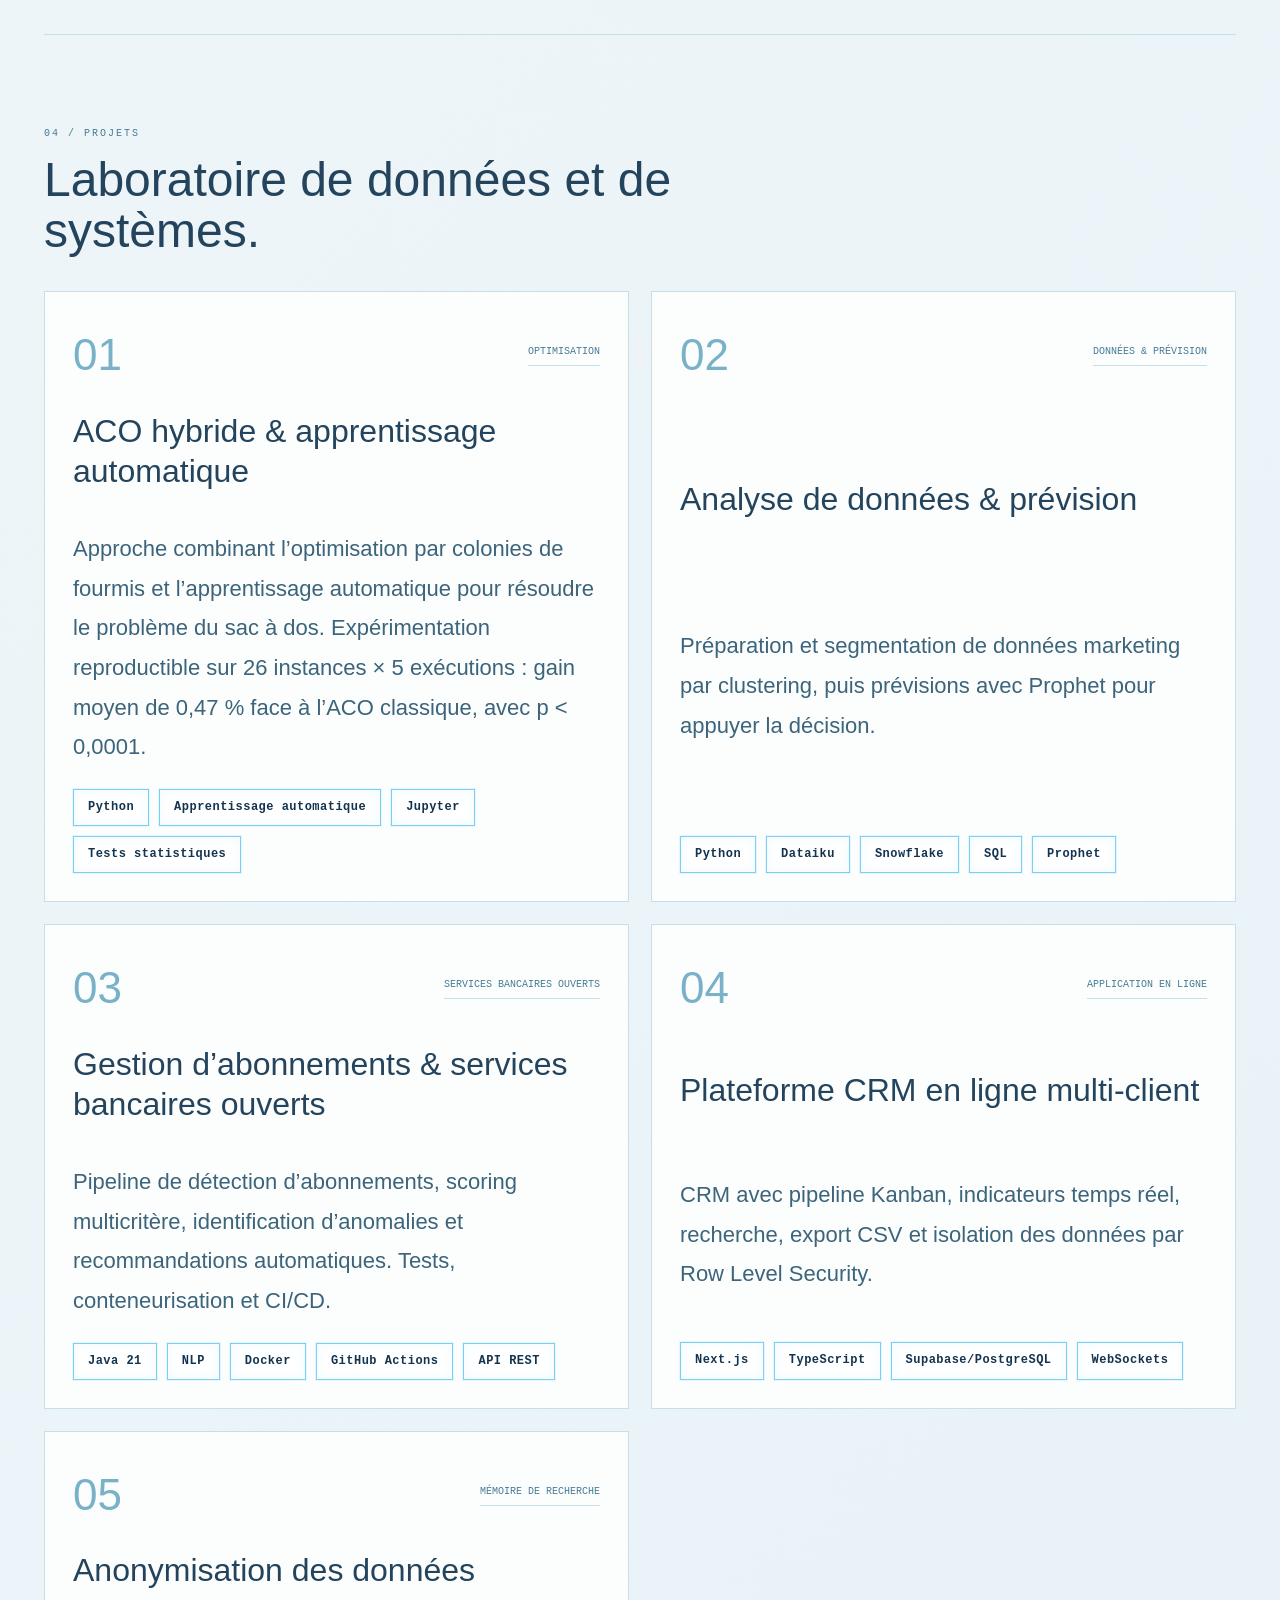
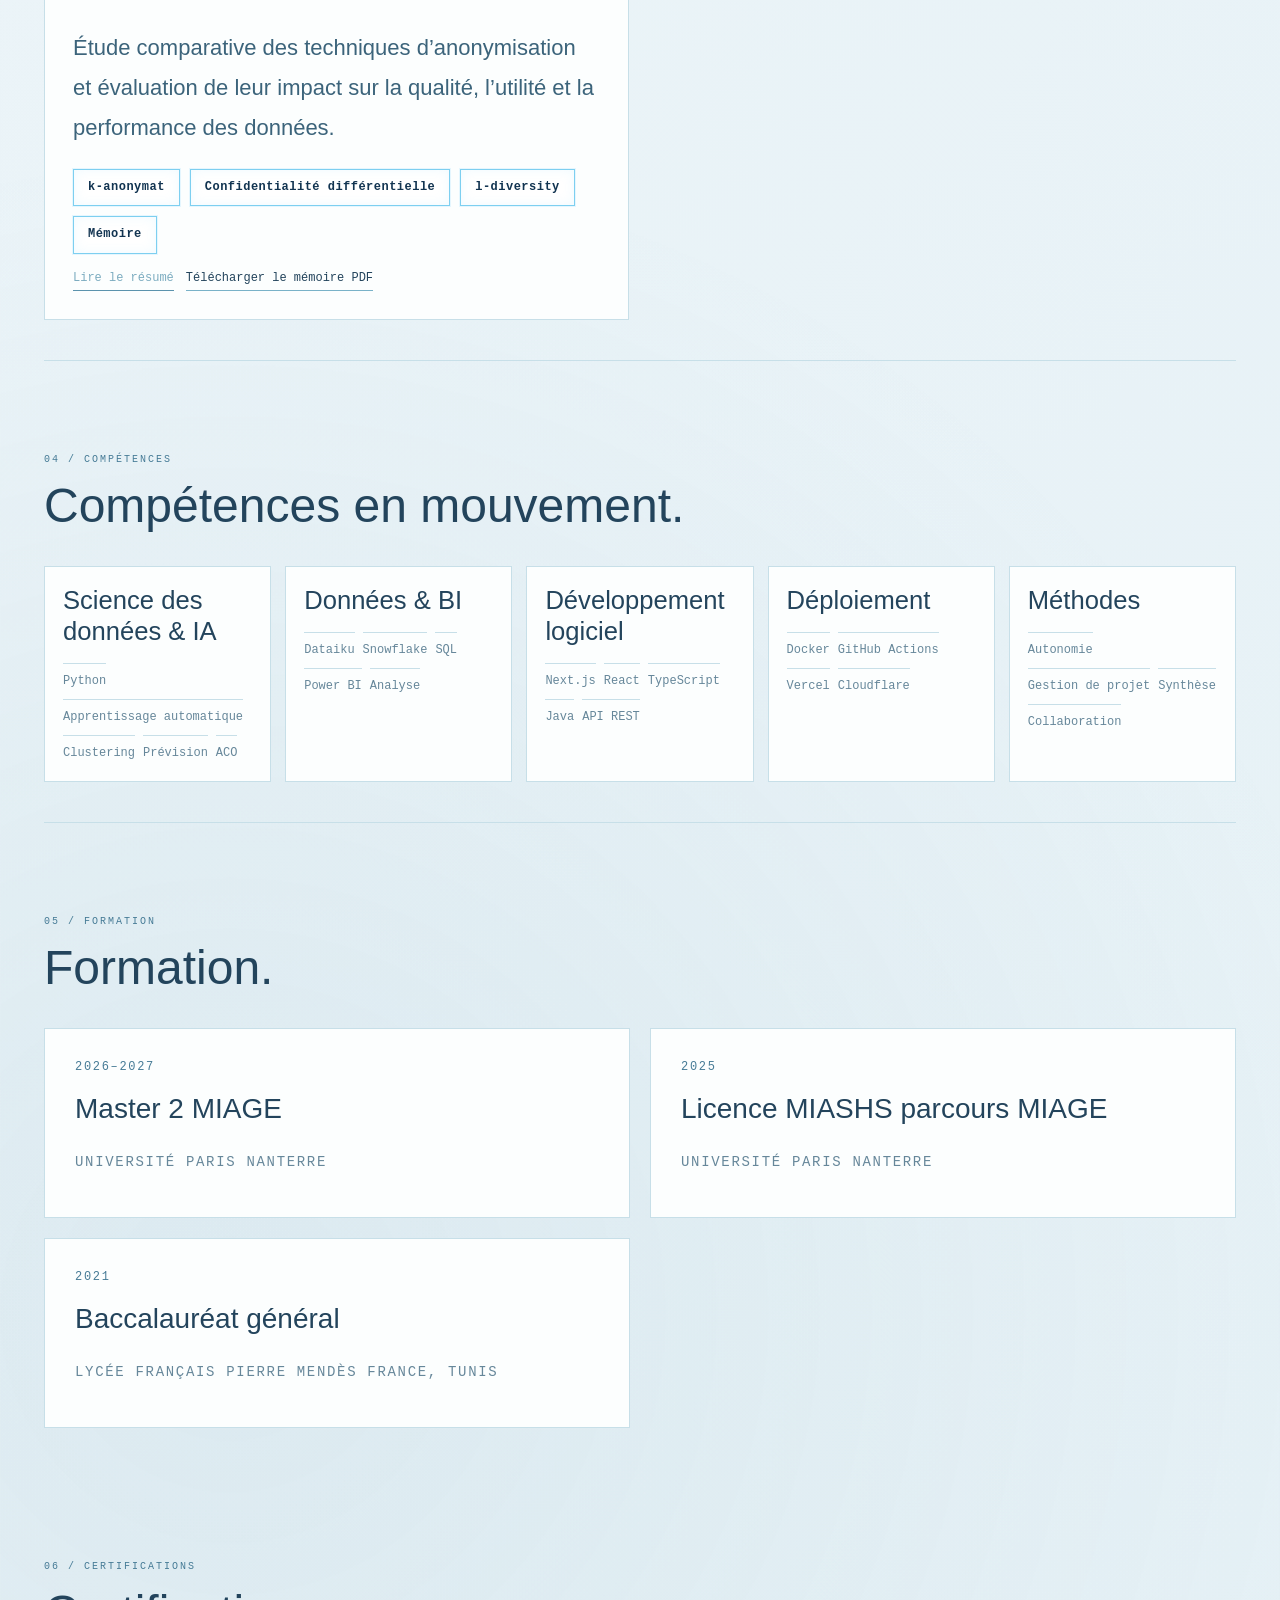
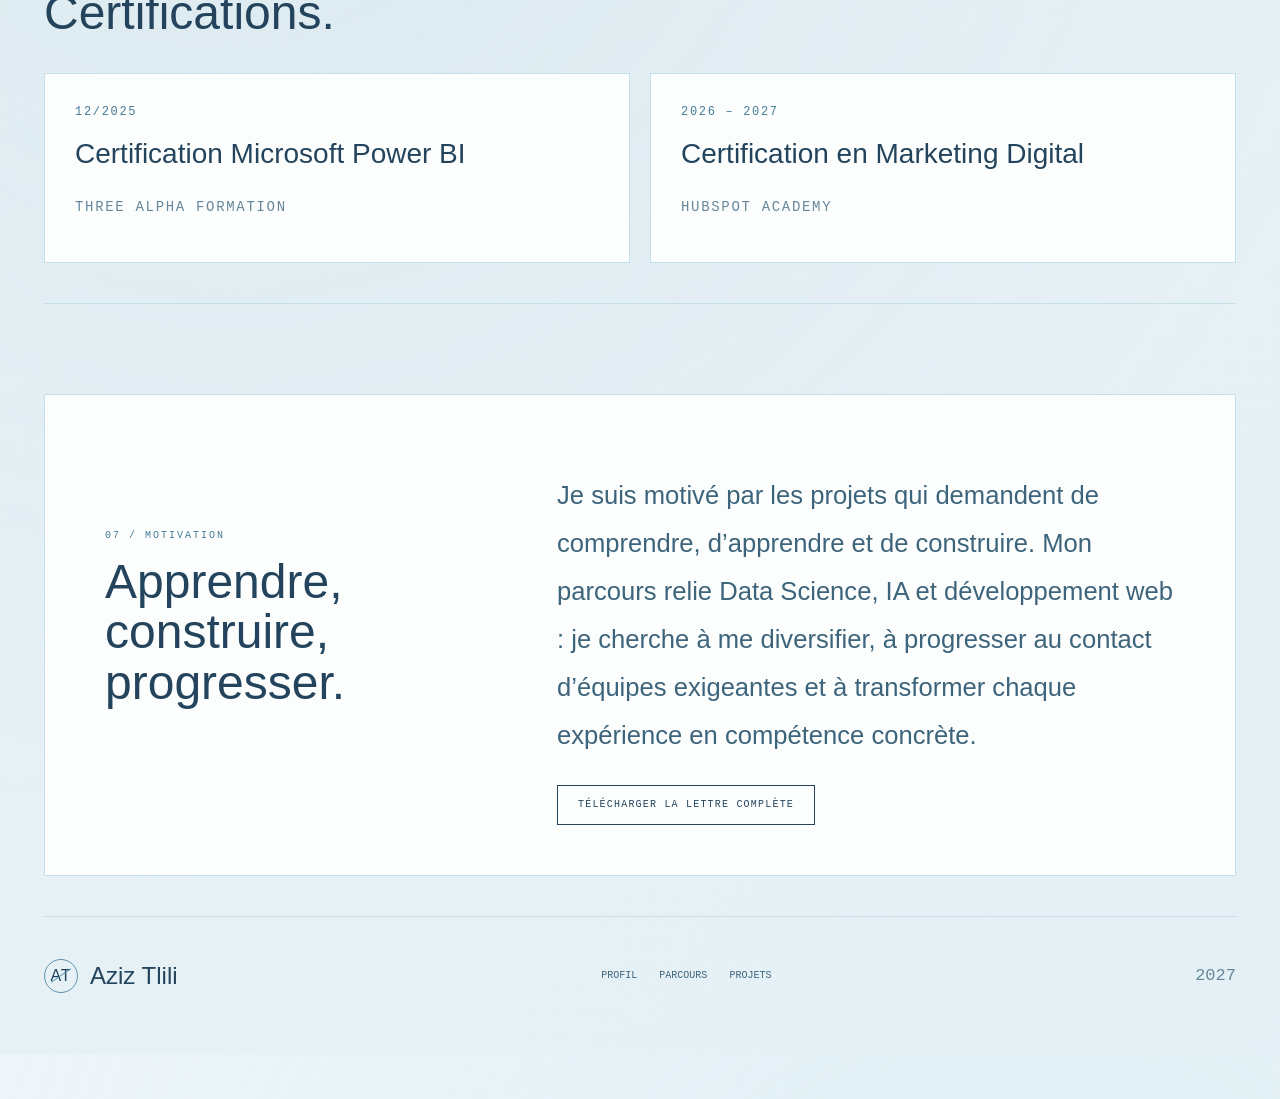
==== commit a0911067: "Traduire le portfolio et adoucir les bleus" ====
--- a/index.html
+++ b/index.html
@@ -5,7 +5,7 @@
   <meta name="viewport" content="width=device-width, initial-scale=1.0" />
   <meta name="description" content="Aziz Intelligence — Data Science & Intelligence Artificielle" />
   <title>Aziz Intelligence | Data Science & IA</title>
-  <link rel="stylesheet" href="styles.css?v=fc6b2dc" />
+  <link rel="stylesheet" href="styles.css?v=francais-bleu-doux" />
 </head>
 <body>
   <div class="site-shell">
@@ -17,7 +17,7 @@
         </span>
         <span class="brand-text">
           <span class="brand-name">Aziz Intelligence</span>
-          <span class="brand-role">Data Science & IA</span>
+          <span class="brand-role">Science des données & IA</span>
         </span>
       </a>
 
@@ -47,15 +47,15 @@
 
             <div class="hero-title-wrap">
               <h1>
-                <span class="headline-line">From data</span>
-                <span class="headline-line">to intelligent</span>
-                <span class="headline-line">operations.</span>
+                <span class="headline-line">Des données</span>
+                <span class="headline-line">aux systèmes</span>
+                <span class="headline-line">intelligents.</span>
               </h1>
             </div>
 
             <p class="hero-intro">
               Étudiant en Master 2 MIAGE, orienté Data Science et Intelligence Artificielle,
-              je conçois des solutions mêlant analyse, machine learning et applications métier.
+              je conçois des solutions mêlant analyse, apprentissage automatique et applications métier.
             </p>
 
             <div class="hero-actions">
@@ -108,9 +108,9 @@
                 </div>
                 <h2>Aziz Tlili</h2>
                 <div class="identity-grid">
-                  <span>Data Scientist / IA</span>
+                  <span>Scientifique des données / IA</span>
                   <span>MIAGE</span>
-                  <span>Data & Web</span>
+                  <span>Données & Web</span>
                 </div>
               </div>
 
@@ -162,7 +162,7 @@
           <div class="profile-story">
             <p>
               Étudiant en Master 2 MIAGE à l’Université Paris Nanterre, je développe des solutions mêlant
-              analyse de données, Machine Learning et applications full-stack, de la conception au déploiement.
+              analyse de données, apprentissage automatique et applications polyvalentes, de la conception au déploiement.
             </p>
             <p>
               Mon objectif est de contribuer à des projets IA à impact, en faisant le lien entre la compréhension
@@ -173,11 +173,11 @@
             <div class="stack-card">
               <span class="stack-card-index">01</span>
               <span class="stack-card-title">Analyse & IA</span>
-              <span class="stack-card-text">Python, Machine Learning, clustering, forecasting, optimisation ACO.</span>
+              <span class="stack-card-text">Python, apprentissage automatique, regroupement, prévision, optimisation ACO.</span>
             </div>
             <div class="stack-card">
               <span class="stack-card-index">02</span>
-              <span class="stack-card-title">Data & BI</span>
+              <span class="stack-card-title">Données & BI</span>
               <span class="stack-card-text">Dataiku, Snowflake, SQL, Power BI, visualisation.</span>
             </div>
             <div class="stack-card">
@@ -200,7 +200,7 @@
             <span class="timeline-date">04/2026 – 06/2026</span>
             <div class="timeline-content">
               <span class="timeline-company">Style Hôtel</span>
-              <h3>Développeur Full-Stack & Data</h3>
+              <h3>Développeur full-stack & données</h3>
               <p>
                 Conception et mise en production d’une plateforme de gestion hôtelière : site multilingue,
                 authentification sécurisée, réservations, chambres, facturation PDF et e-mails transactionnels.
@@ -221,14 +221,14 @@
             <span class="timeline-date">05/2025 – 06/2025</span>
             <div class="timeline-content">
               <span class="timeline-company">École Nationale de Commerce et de Management</span>
-              <h3>Développeur Web Front-End / WordPress</h3>
-              <p>Développement d’interfaces web Front et Back.</p>
+              <h3>Développeur web côté interface / WordPress</h3>
+              <p>Développement d’interfaces web côté client et côté serveur.</p>
               <div class="timeline-tags">
                 <span>WordPress</span>
                 <span>PHP</span>
                 <span>JavaScript</span>
-                <span>Front-End</span>
-                <span>Back-End</span>
+                <span>Interface</span>
+                <span>Serveur</span>
               </div>
             </div>
           </article>
@@ -243,7 +243,7 @@
                 <span>MongoDB</span>
                 <span>Node.js</span>
                 <span>JavaScript</span>
-                <span>Data</span>
+                <span>Données</span>
                 <span>Web</span>
               </div>
             </div>
@@ -263,15 +263,15 @@
               <span class="project-index">01</span>
               <span class="project-type">Optimisation</span>
             </div>
-            <h3>ACO hybride & Machine Learning</h3>
-            <p>
-              Approche combinant Ant Colony Optimization et Machine Learning pour résoudre le problème du sac à dos.
+            <h3>ACO hybride & apprentissage automatique</h3>
+            <p>
+              Approche combinant l’optimisation par colonies de fourmis et l’apprentissage automatique pour résoudre le problème du sac à dos.
               Expérimentation reproductible sur 26 instances × 5 exécutions : gain moyen de 0,47 % face à l’ACO classique,
               avec p &lt; 0,0001.
             </p>
             <div class="project-tags">
               <span>Python</span>
-              <span>Machine Learning</span>
+              <span>Apprentissage automatique</span>
               <span>Jupyter</span>
               <span>Tests statistiques</span>
             </div>
@@ -280,9 +280,9 @@
           <article class="project-card">
             <div class="project-top">
               <span class="project-index">02</span>
-              <span class="project-type">Data & Forecasting</span>
-            </div>
-            <h3>Analyse de données & Forecasting</h3>
+              <span class="project-type">Données & prévision</span>
+            </div>
+            <h3>Analyse de données & prévision</h3>
             <p>
               Préparation et segmentation de données marketing par clustering, puis prévisions avec Prophet pour appuyer la décision.
             </p>
@@ -298,9 +298,9 @@
           <article class="project-card">
             <div class="project-top">
               <span class="project-index">03</span>
-              <span class="project-type">Open Banking</span>
-            </div>
-            <h3>Gestion d’abonnements & Open Banking</h3>
+              <span class="project-type">Services bancaires ouverts</span>
+            </div>
+            <h3>Gestion d’abonnements & services bancaires ouverts</h3>
             <p>
               Pipeline de détection d’abonnements, scoring multicritère, identification d’anomalies et recommandations automatiques.
               Tests, conteneurisation et CI/CD.
@@ -317,9 +317,9 @@
           <article class="project-card">
             <div class="project-top">
               <span class="project-index">04</span>
-              <span class="project-type">SaaS</span>
-            </div>
-            <h3>Plateforme CRM SaaS multi-tenant</h3>
+              <span class="project-type">Application en ligne</span>
+            </div>
+            <h3>Plateforme CRM en ligne multi-client</h3>
             <p>
               CRM avec pipeline Kanban, indicateurs temps réel, recherche, export CSV et isolation des données par Row Level Security.
             </p>
@@ -356,23 +356,23 @@
 
       <section class="section skill-section" id="capabilities">
         <div class="section-heading">
-          <span class="section-kicker small-kicker">04 / Capabilities · Compétences</span>
+          <span class="section-kicker small-kicker">04 / Compétences</span>
           <h2>Compétences en mouvement.</h2>
         </div>
 
         <div class="skill-map">
           <div class="skill-map-block">
-            <span class="skill-category">Data Science & IA</span>
+            <span class="skill-category">Science des données & IA</span>
             <span class="skill-lines">
               <span>Python</span>
-              <span>Machine Learning</span>
+              <span>Apprentissage automatique</span>
               <span>Clustering</span>
-              <span>Forecasting</span>
+              <span>Prévision</span>
               <span>ACO</span>
             </span>
           </div>
           <div class="skill-map-block">
-            <span class="skill-category">Data & BI</span>
+            <span class="skill-category">Données & BI</span>
             <span class="skill-lines">
               <span>Dataiku</span>
               <span>Snowflake</span>
@@ -382,7 +382,7 @@
             </span>
           </div>
           <div class="skill-map-block">
-            <span class="skill-category">Développement</span>
+            <span class="skill-category">Développement logiciel</span>
             <span class="skill-lines">
               <span>Next.js</span>
               <span>React</span>
@@ -392,7 +392,7 @@
             </span>
           </div>
           <div class="skill-map-block">
-            <span class="skill-category">DevOps</span>
+            <span class="skill-category">Déploiement</span>
             <span class="skill-lines">
               <span>Docker</span>
               <span>GitHub Actions</span>
--- a/styles.css
+++ b/styles.css
@@ -1544,6 +1544,70 @@
   border-color: var(--text);
 }
 
+/* Palette douce finale : bleu brumeux, bleu gris et blanc. */
+:root {
+  --background: #f3f8fb;
+  --paper: #ffffff;
+  --paper-soft: #eaf3f7;
+  --panel: #f8fcfd;
+  --text: #23445c;
+  --text-soft: #3c647b;
+  --text-muted: #66879a;
+  --line: #c7dfe8;
+  --sage: #5b93ad;
+  --sage-dark: #467b96;
+  --sage-soft: #7cacc0;
+  --sage-ink: #ffffff;
+  --clay: #79b2c8;
+  --clay-light: #6ca5bd;
+  --graphite: #f3f8fb;
+  --graphite-soft: #e4f0f5;
+  --sand: #9bc8d8;
+  --paper-shadow: rgba(75, 126, 151, 0.12);
+  --red: #5b93ad;
+}
+
+body {
+  background:
+    radial-gradient(circle at 80% 5%, rgba(159, 211, 226, 0.24), transparent 20%),
+    radial-gradient(circle at 18% 82%, rgba(91, 147, 173, 0.09), transparent 19%),
+    linear-gradient(135deg, var(--graphite) 0%, var(--graphite-soft) 100%);
+}
+
+body::before {
+  background-image: radial-gradient(rgba(91, 147, 173, 0.15) 0.9px, transparent 0.9px), linear-gradient(90deg, transparent, rgba(159, 211, 226, 0.16), transparent);
+}
+
+body::after {
+  border-color: var(--line);
+  box-shadow: 0 0 80px rgba(159, 211, 226, 0.18) inset;
+}
+
+.site-header {
+  background-color: color-mix(in srgb, var(--paper) 90%, transparent);
+  box-shadow: 0 1px 0 rgba(91, 147, 173, 0.16), 0 0 34px rgba(159, 211, 226, 0.1);
+}
+
+.project-card,
+.education-card,
+.skill-map-block,
+.letter-panel {
+  background-color: color-mix(in srgb, var(--paper) 88%, var(--paper-soft));
+}
+
+.scan-frame {
+  background-color: rgba(255, 255, 255, 0.78);
+  box-shadow: 0 0 0 1px rgba(91, 147, 173, 0.14), 0 32px 110px var(--paper-shadow), inset 0 0 20px rgba(159, 211, 226, 0.14);
+}
+
+.timeline-tags span,
+.project-tags span {
+  color: #23445c;
+  background: #ffffff;
+  border-color: #afd1de;
+  box-shadow: 0 0 0 1px rgba(159, 211, 226, 0.12), inset 0 0 12px rgba(159, 211, 226, 0.1);
+}
+
 .timeline-tags span,
 .project-tags span {
   color: #123451;
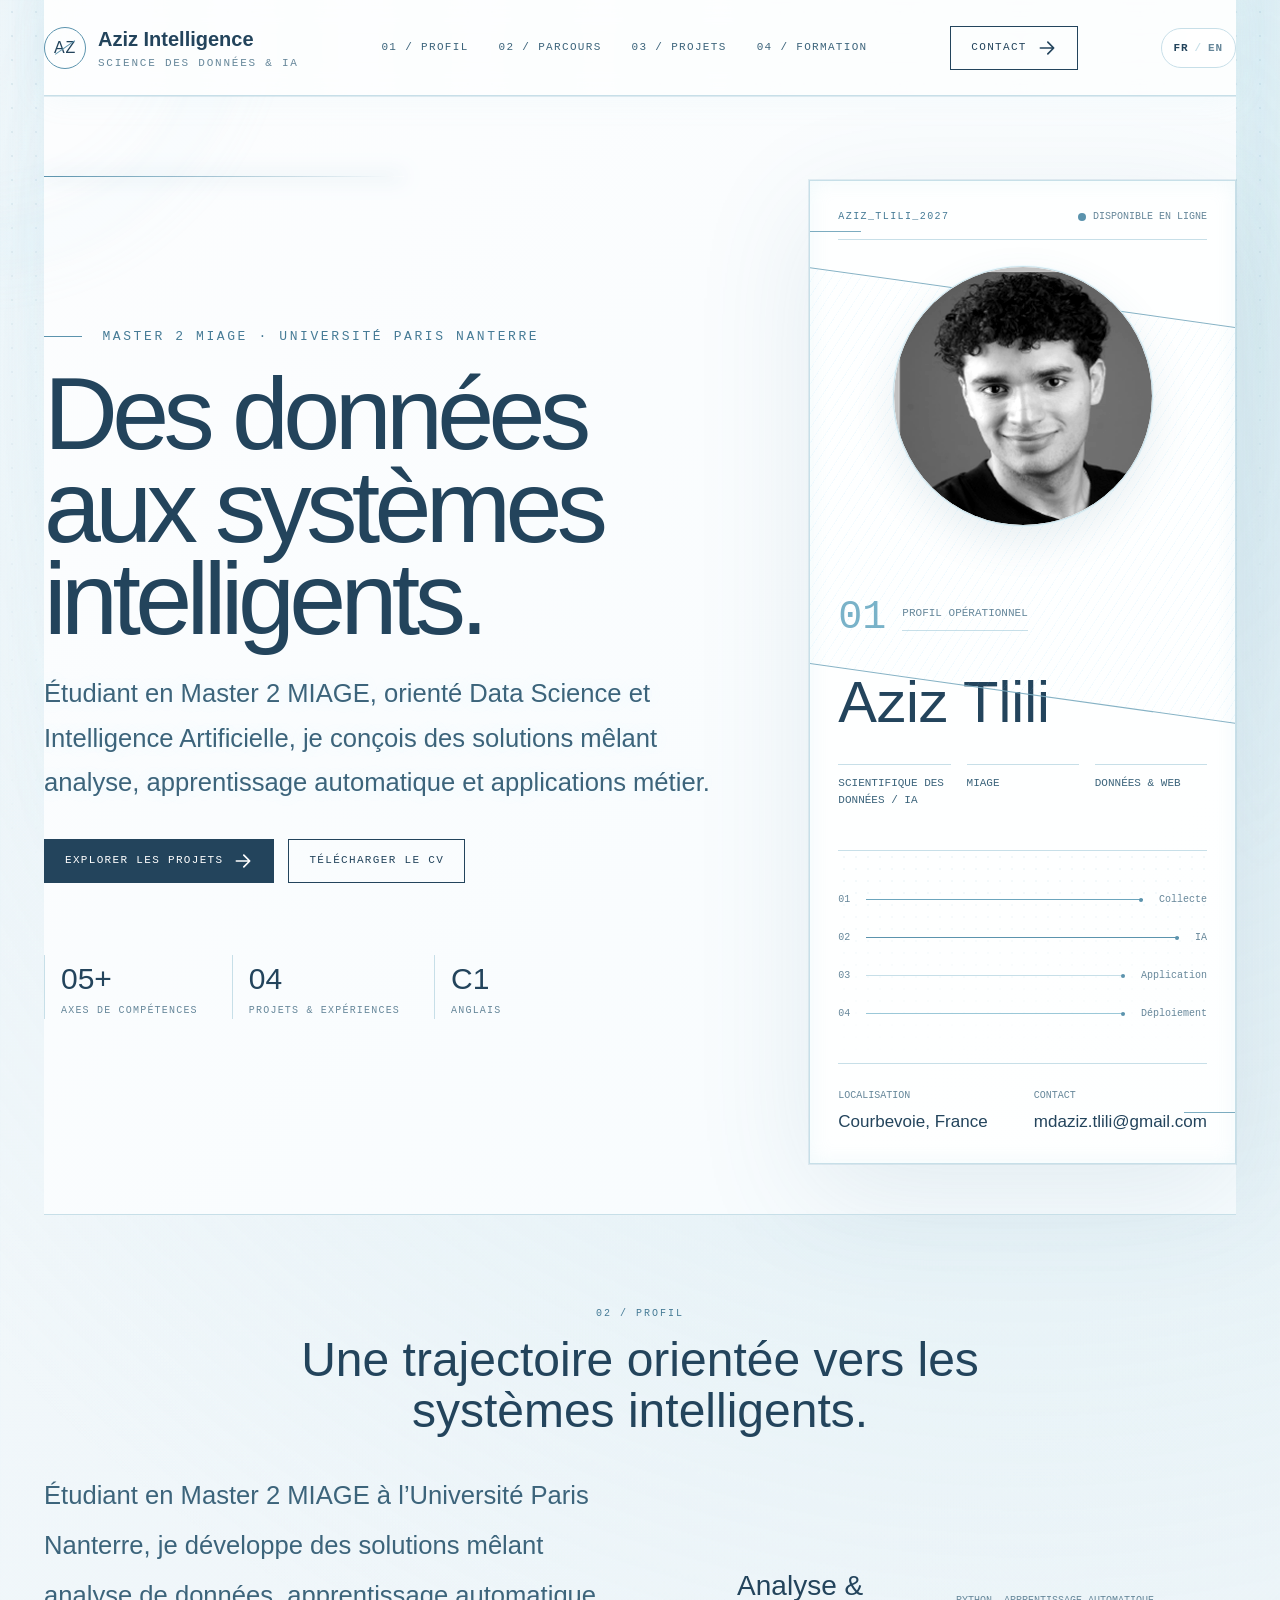
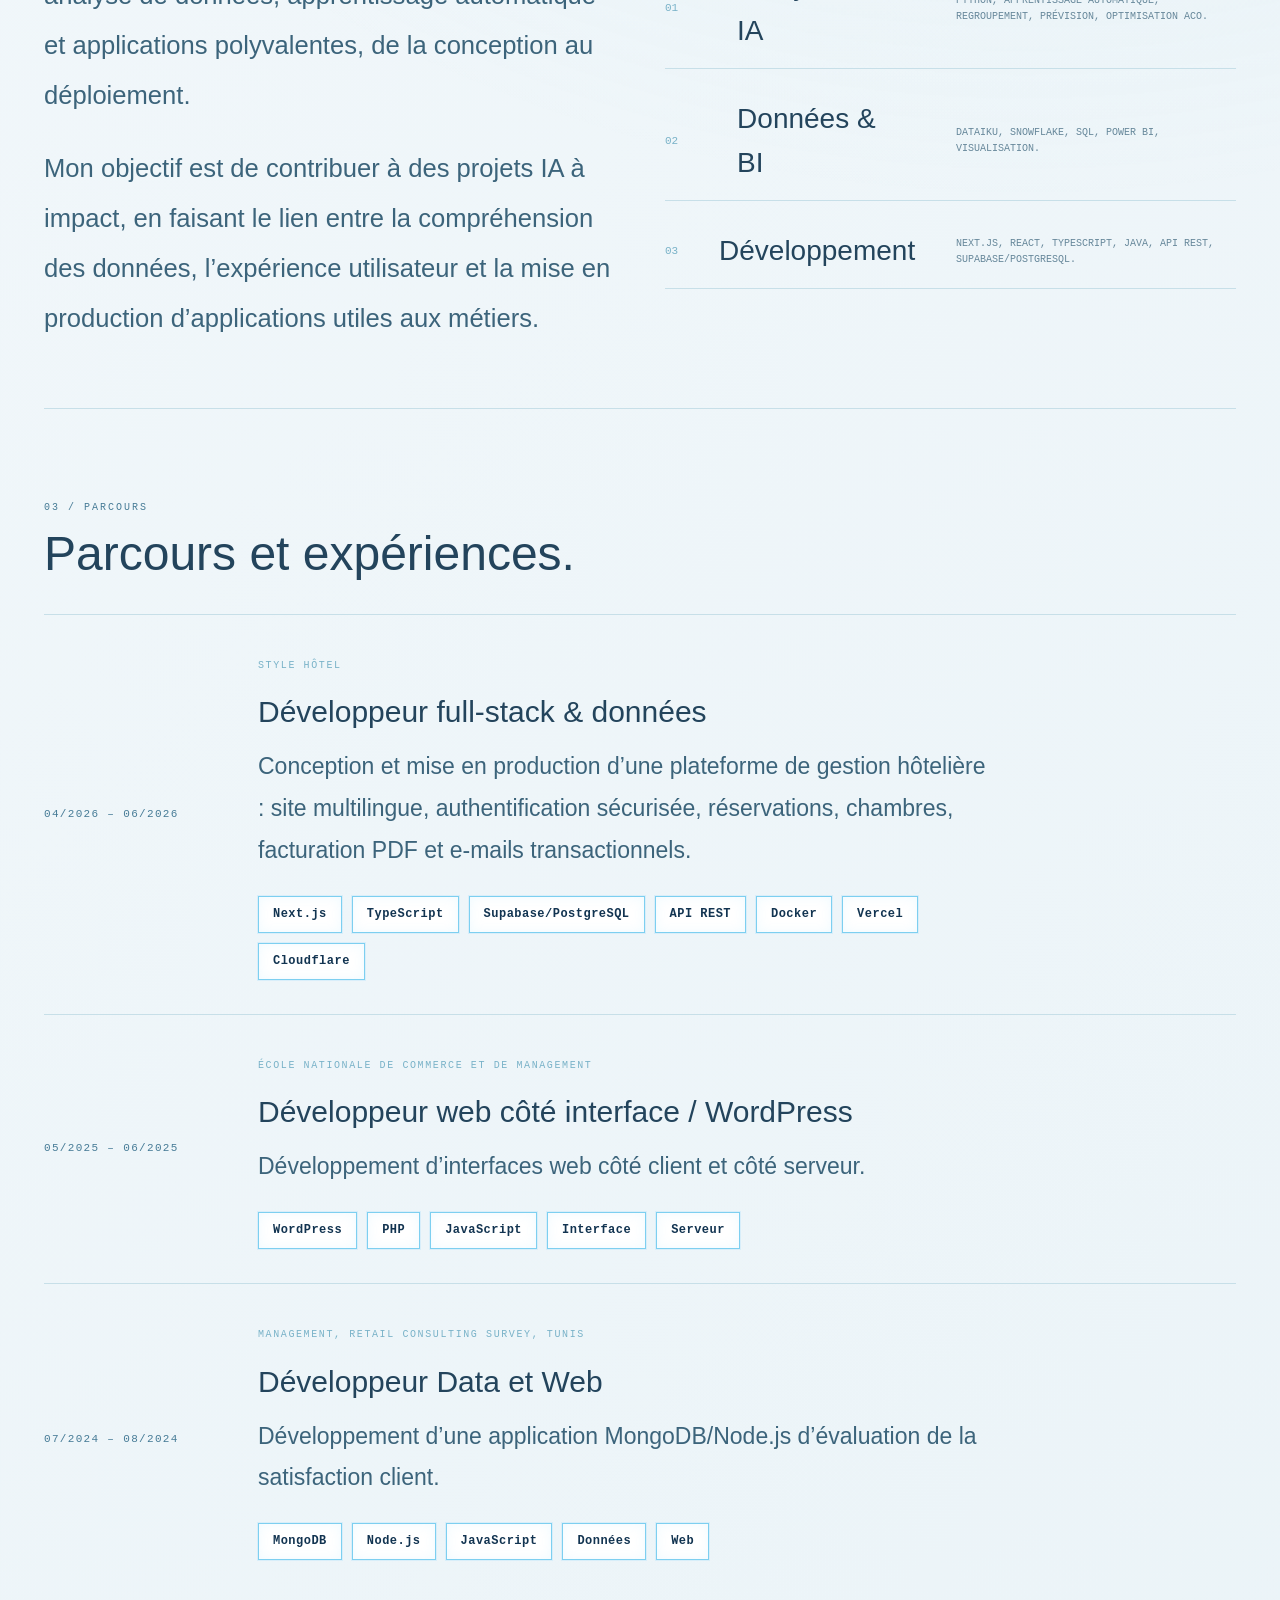
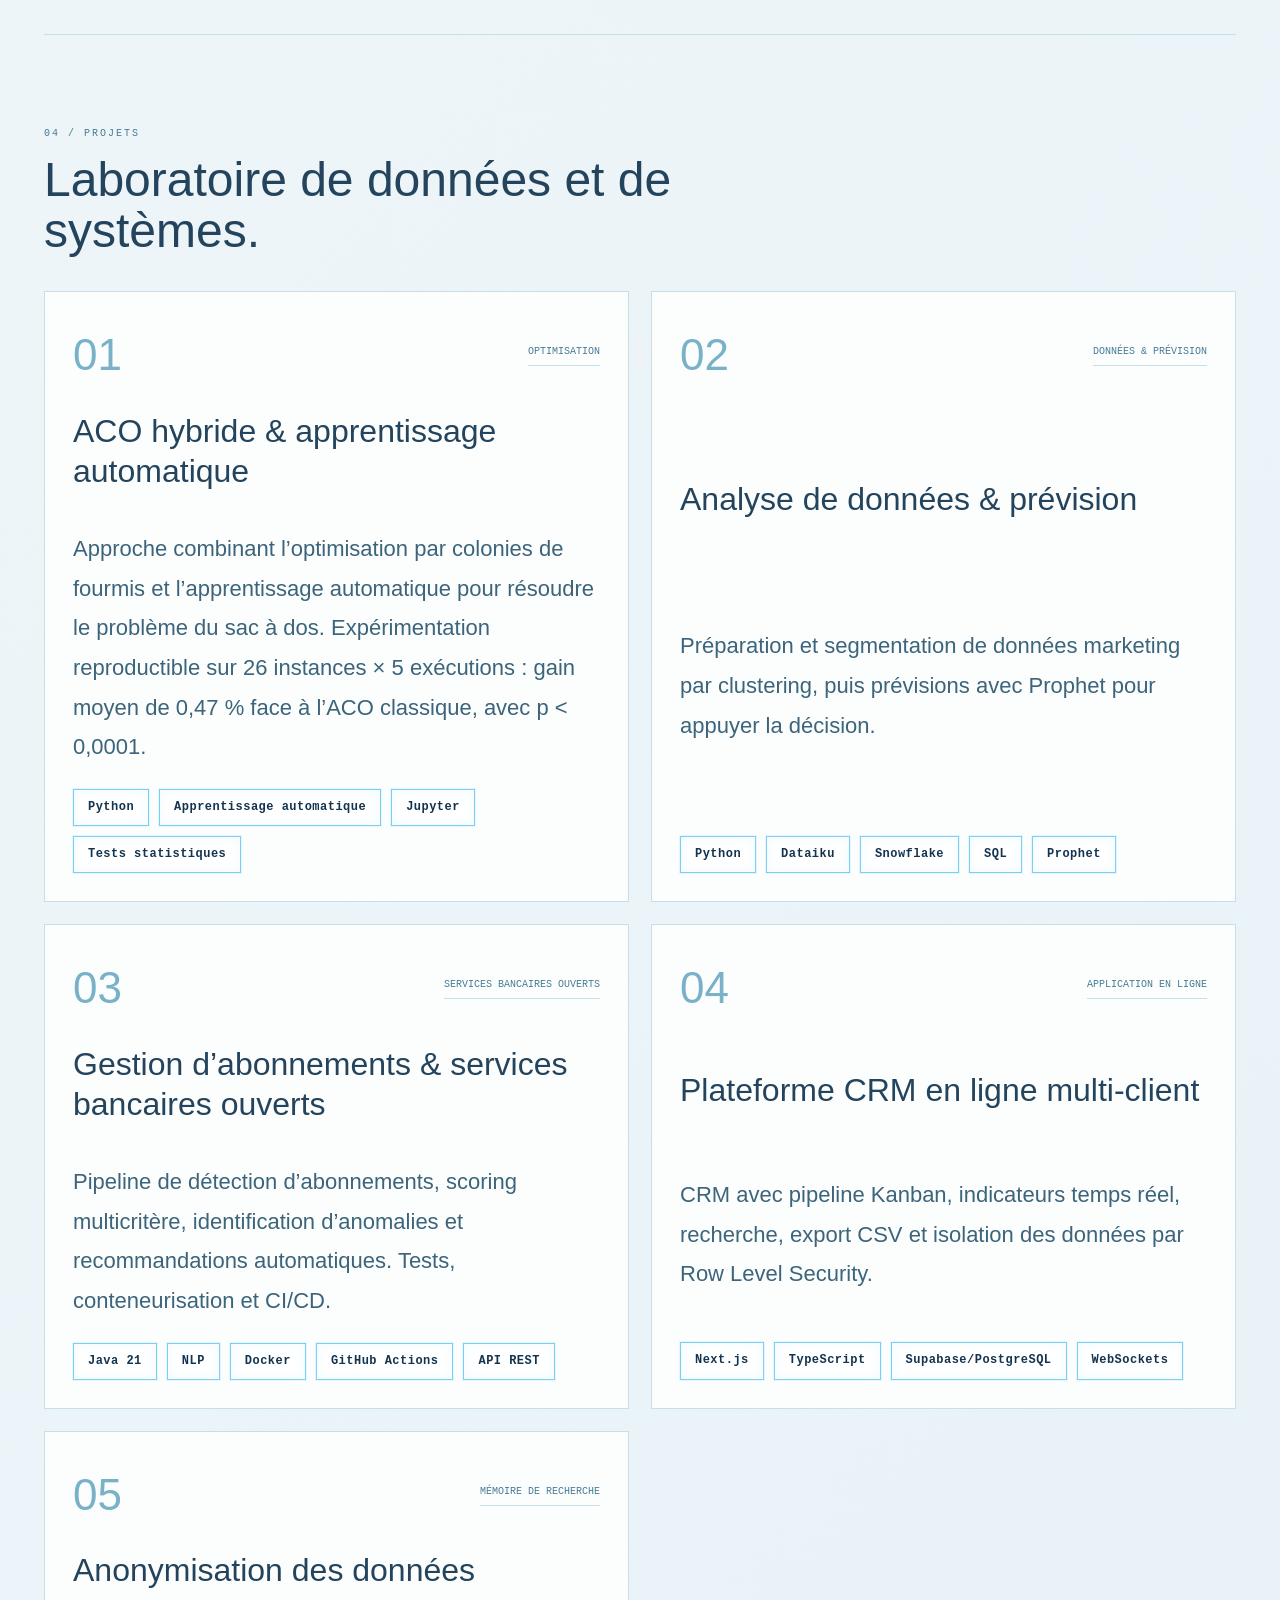
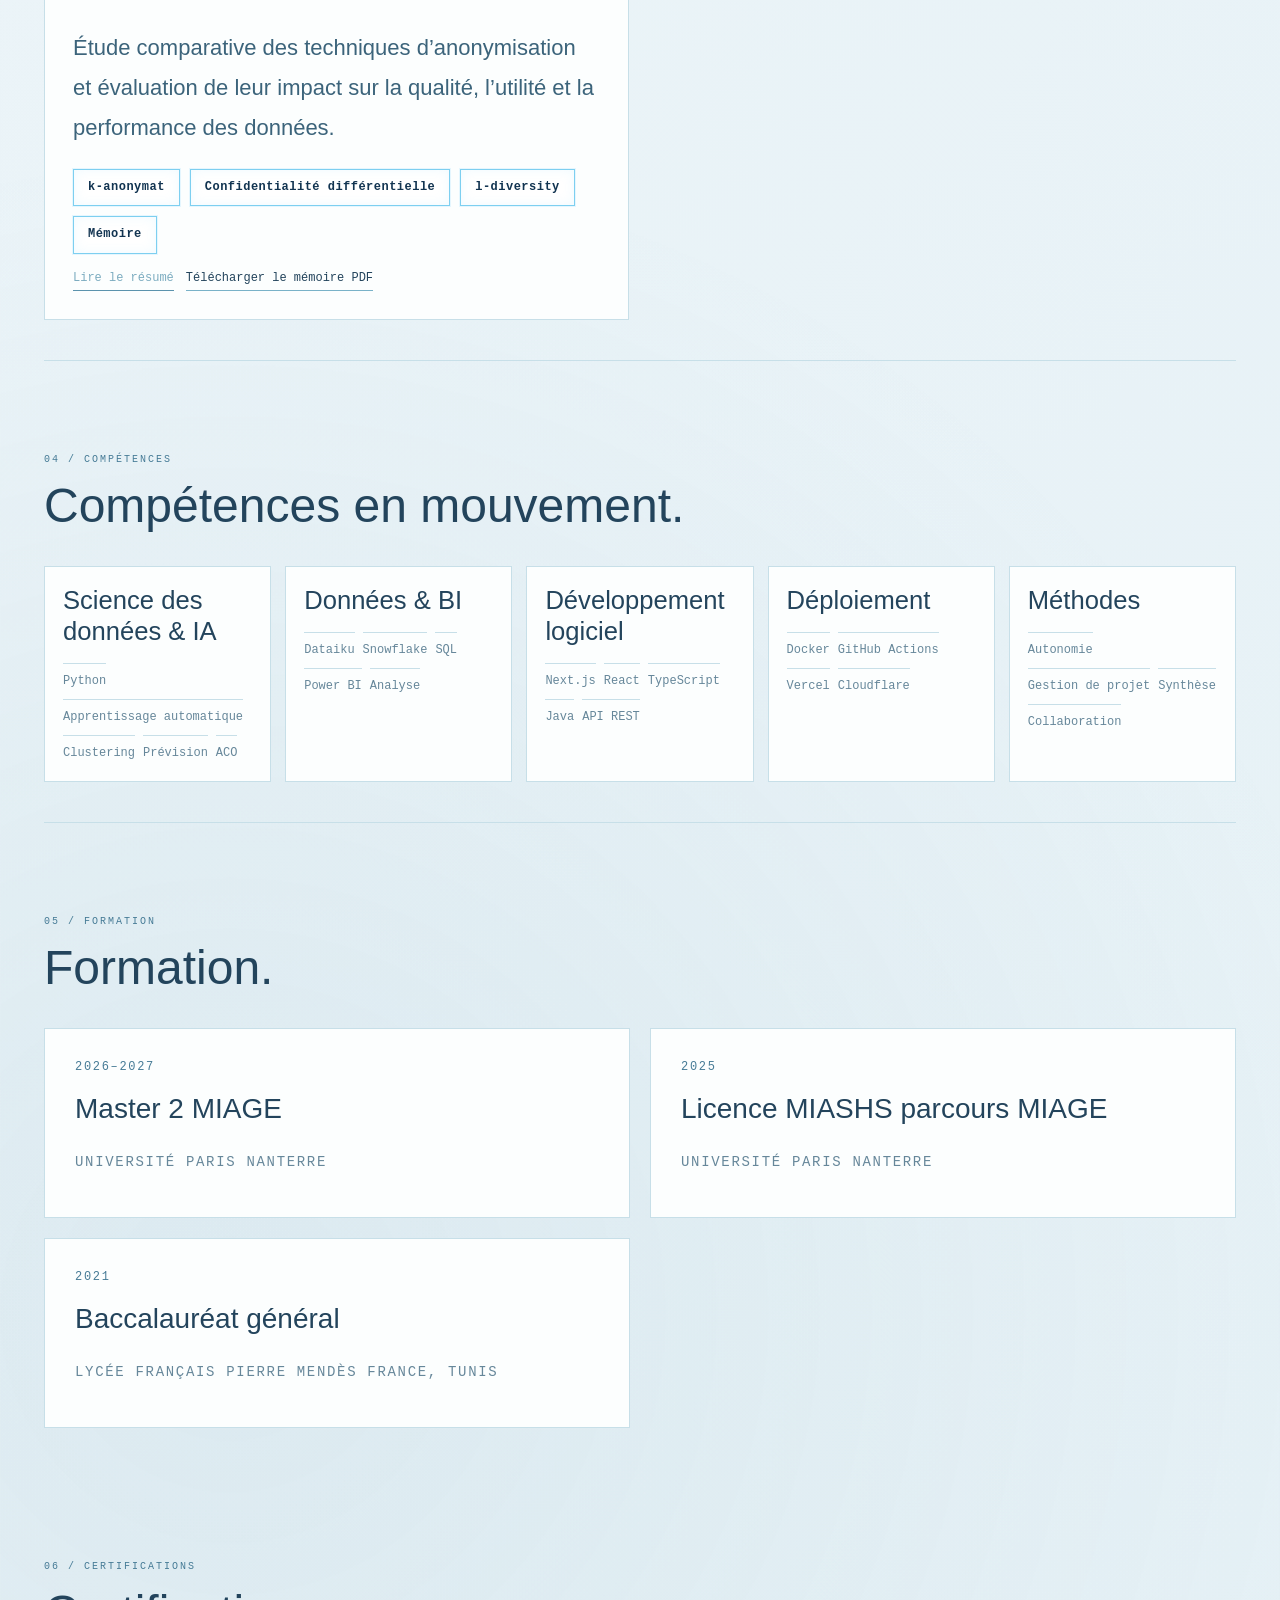
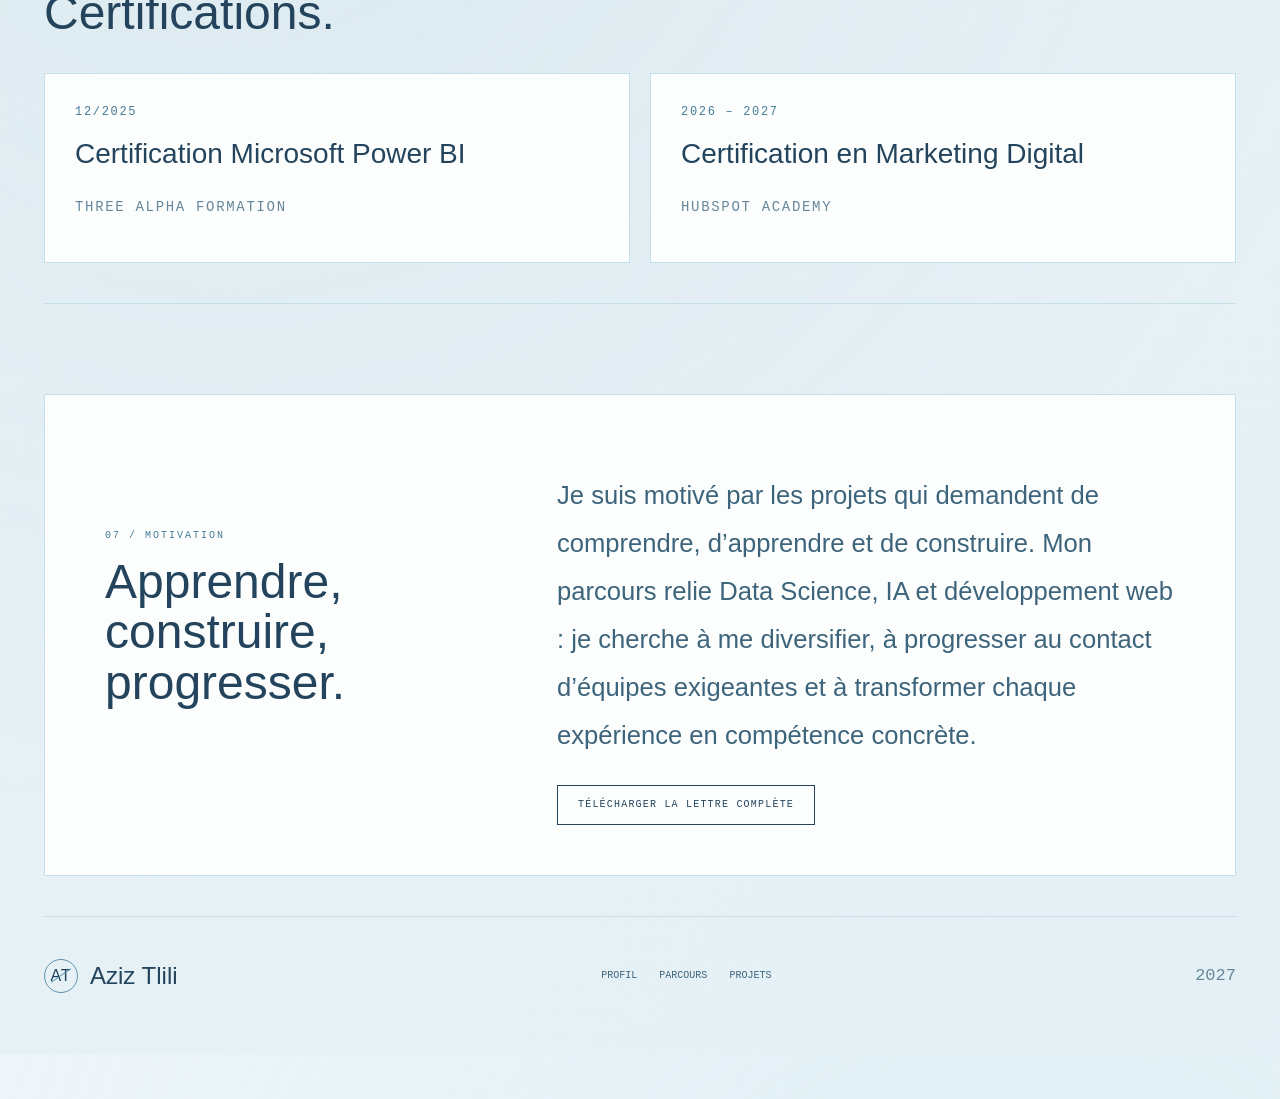
==== commit e69bdadb: "Ajouter le changement de langue francais anglais" ====
--- a/index.html
+++ b/index.html
@@ -34,6 +34,11 @@
           <path d="M4 12h16M13 5l7 7-7 7" fill="none" stroke="currentColor" stroke-width="2" stroke-linecap="round" stroke-linejoin="round" />
         </svg>
       </a>
+      <button class="language-toggle" type="button" aria-label="Passer le site en anglais" aria-pressed="false">
+        <span class="language-toggle-current">FR</span>
+        <span class="language-toggle-separator">/</span>
+        <span>EN</span>
+      </button>
     </header>
 
     <main class="main">
@@ -497,6 +502,6 @@
     </footer>
   </div>
 
-  <script src="main.js"></script>
+  <script src="main.js?v=langue-fr-en"></script>
 </body>
 </html>
--- a/styles.css
+++ b/styles.css
@@ -246,6 +246,41 @@
   transition: transform 300ms ease, background 300ms ease, color 300ms ease, border 300ms ease, box-shadow 300ms ease;
 }
 
+.language-toggle {
+  display: inline-flex;
+  align-items: center;
+  gap: 6px;
+  min-height: 40px;
+  padding: 8px 12px;
+  border: 1px solid var(--line);
+  border-radius: 999px;
+  background: rgba(255, 255, 255, 0.72);
+  color: var(--text-muted);
+  font-family: var(--mono);
+  font-size: 11px;
+  font-weight: 700;
+  letter-spacing: 0.08em;
+  cursor: pointer;
+  transition: background 200ms ease, border-color 200ms ease, color 200ms ease, transform 200ms ease;
+}
+
+.language-toggle:hover,
+.language-toggle:focus-visible {
+  color: var(--text);
+  border-color: var(--sage);
+  background: var(--paper);
+  transform: translateY(-1px);
+  outline: none;
+}
+
+.language-toggle-current {
+  color: var(--text);
+}
+
+.language-toggle-separator {
+  color: var(--line);
+}
+
 .header-button {
   color: var(--text);
   border: 1px solid var(--text);
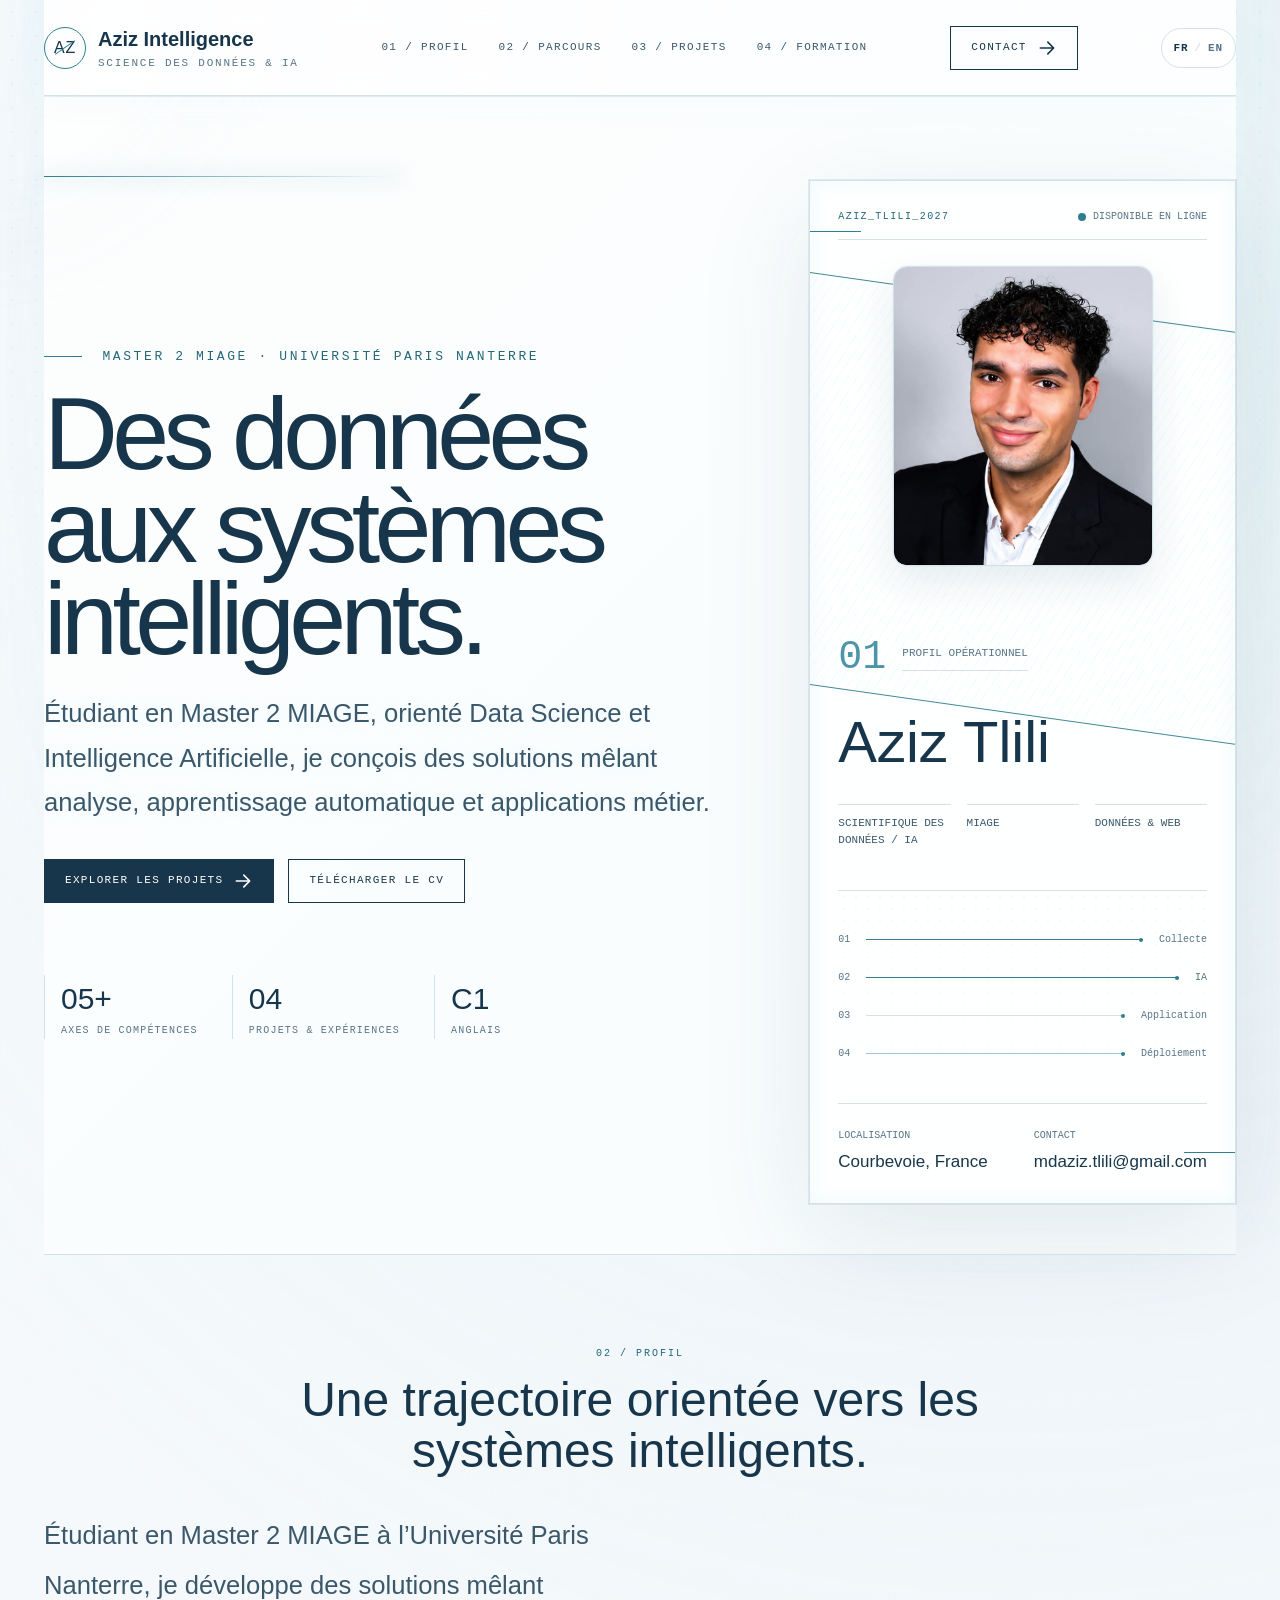
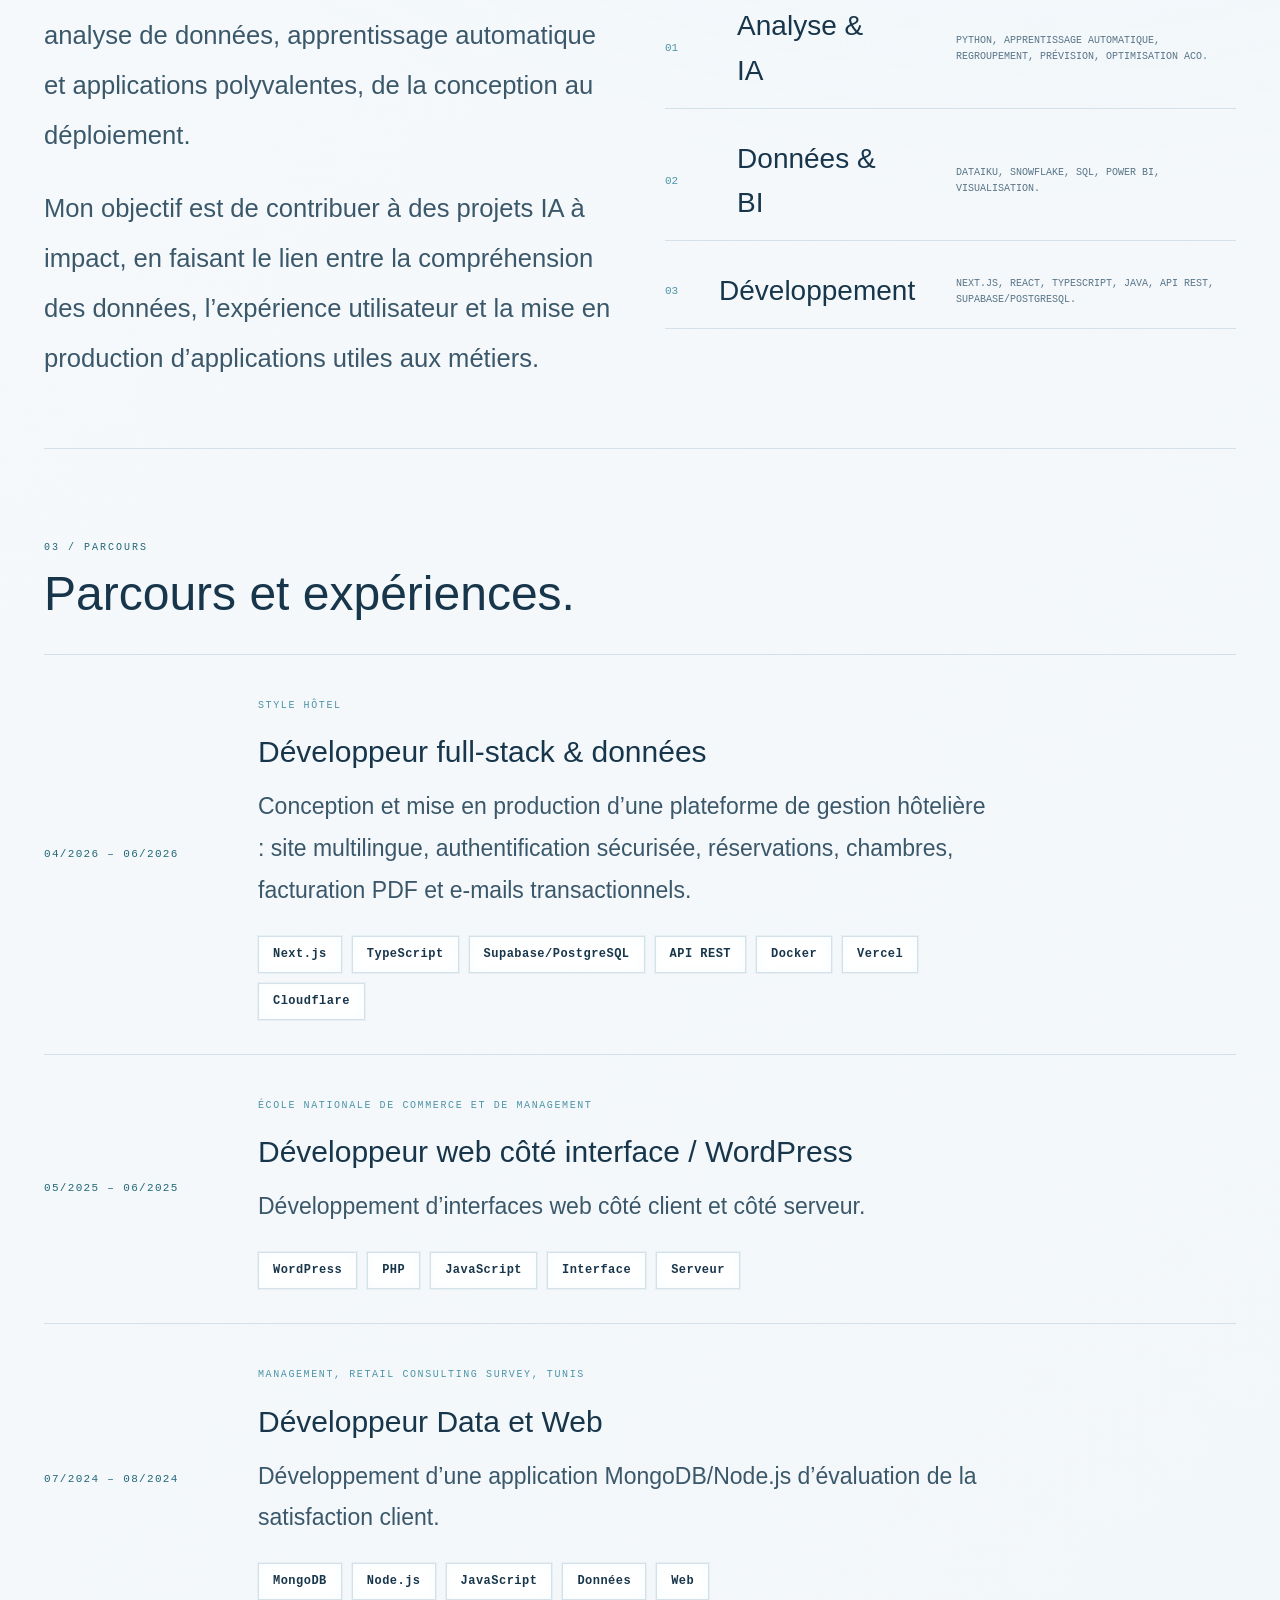
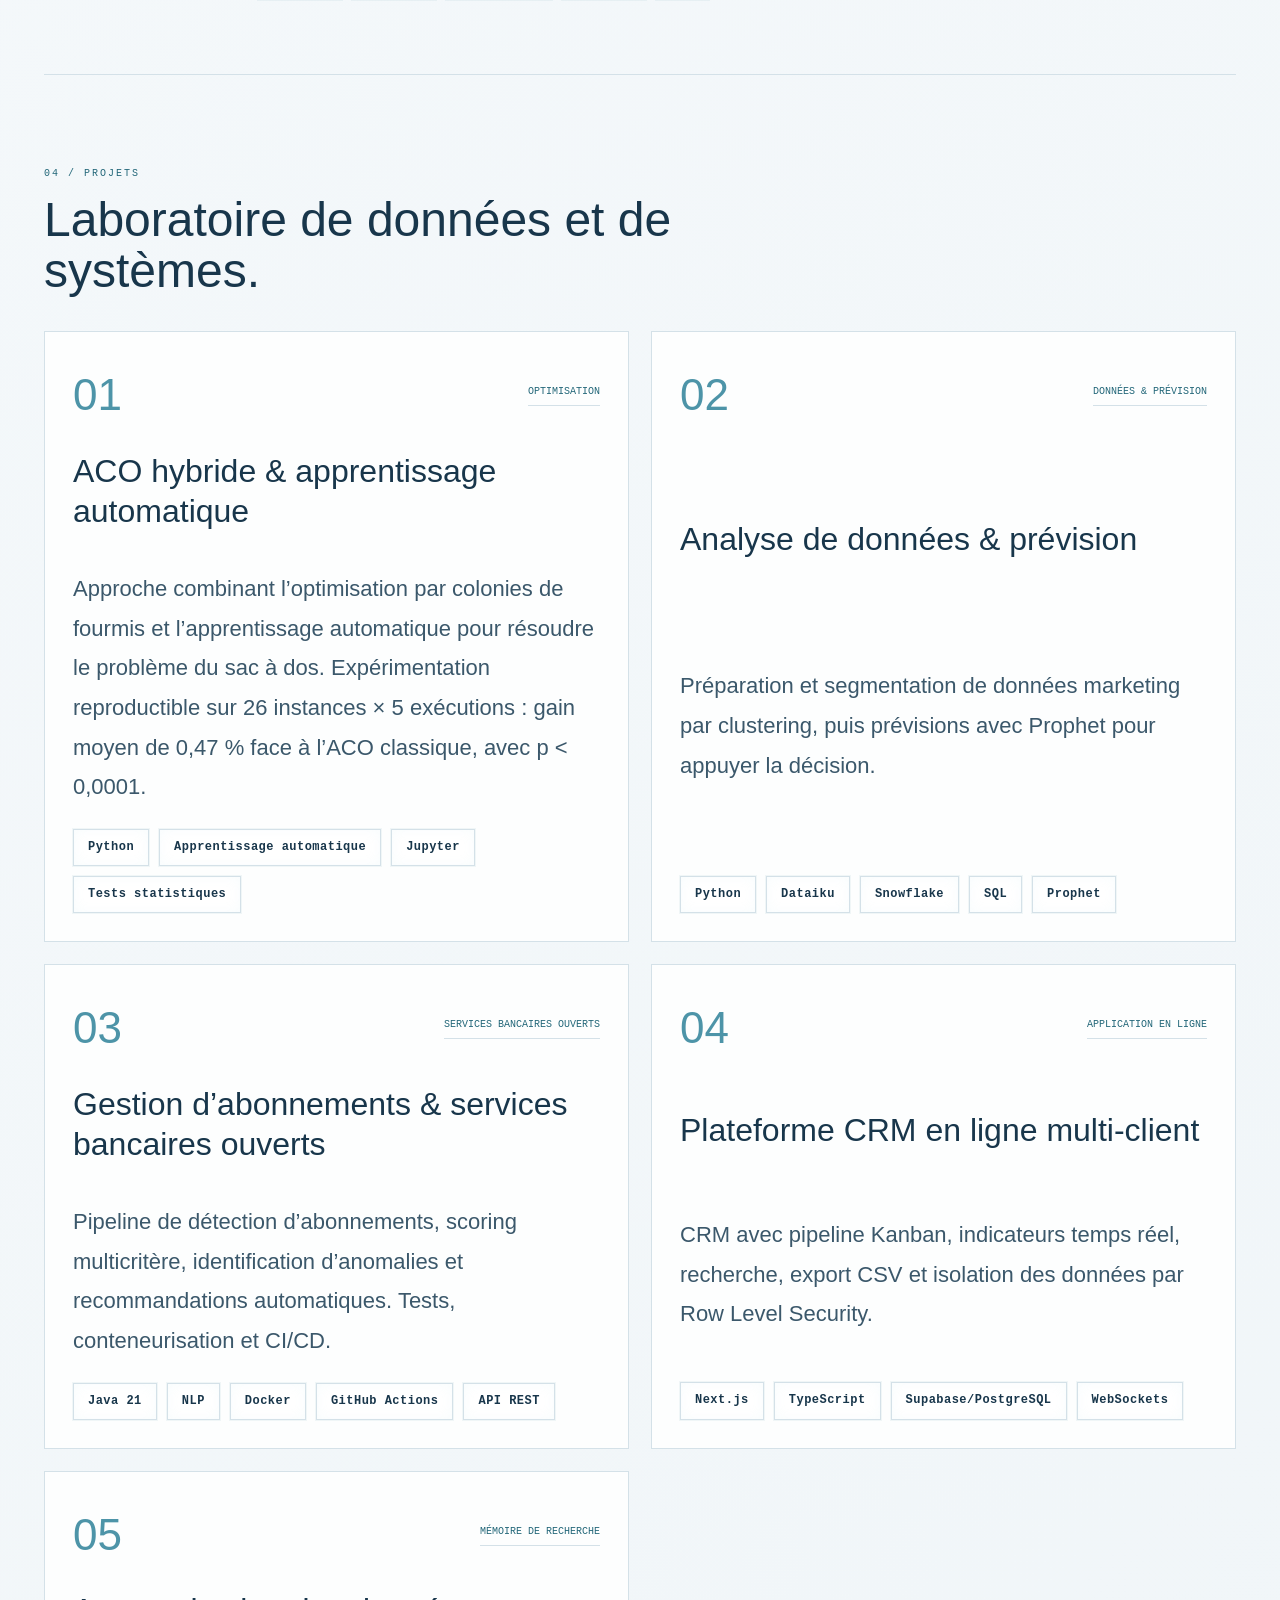
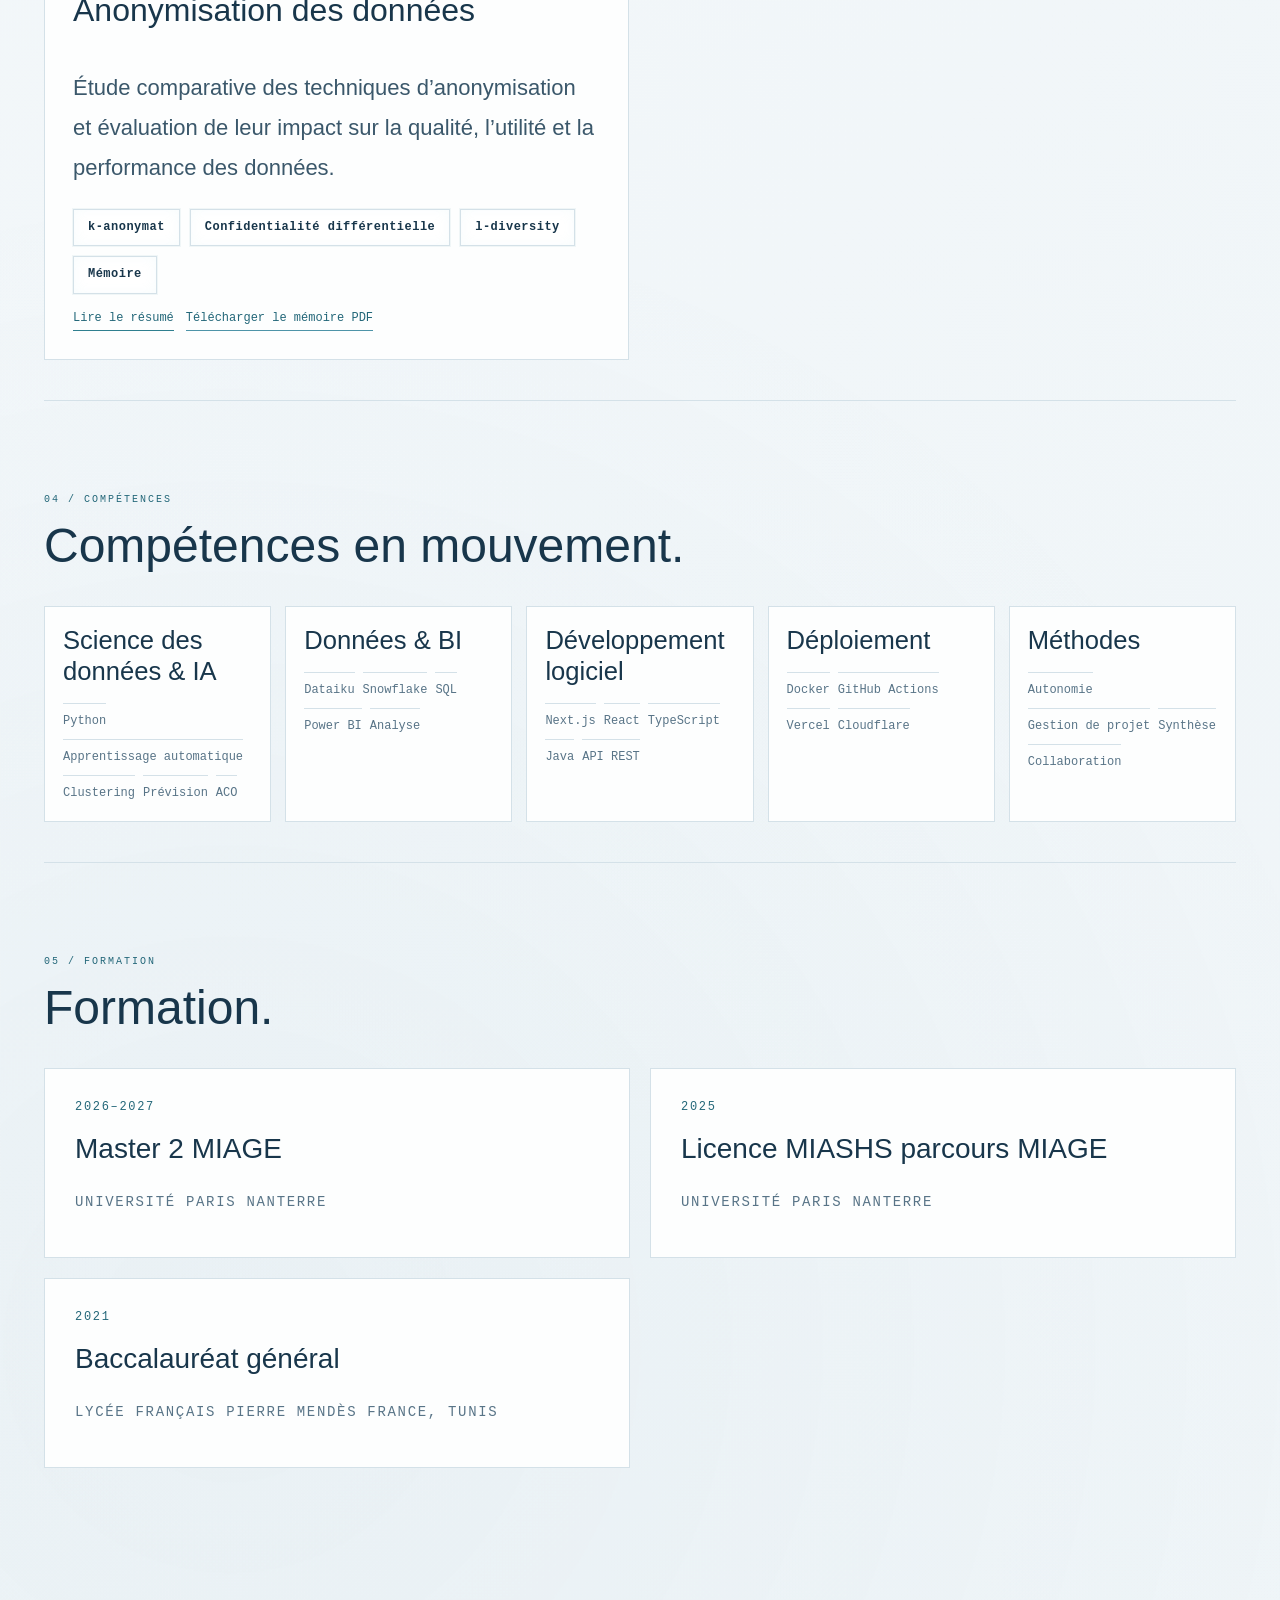
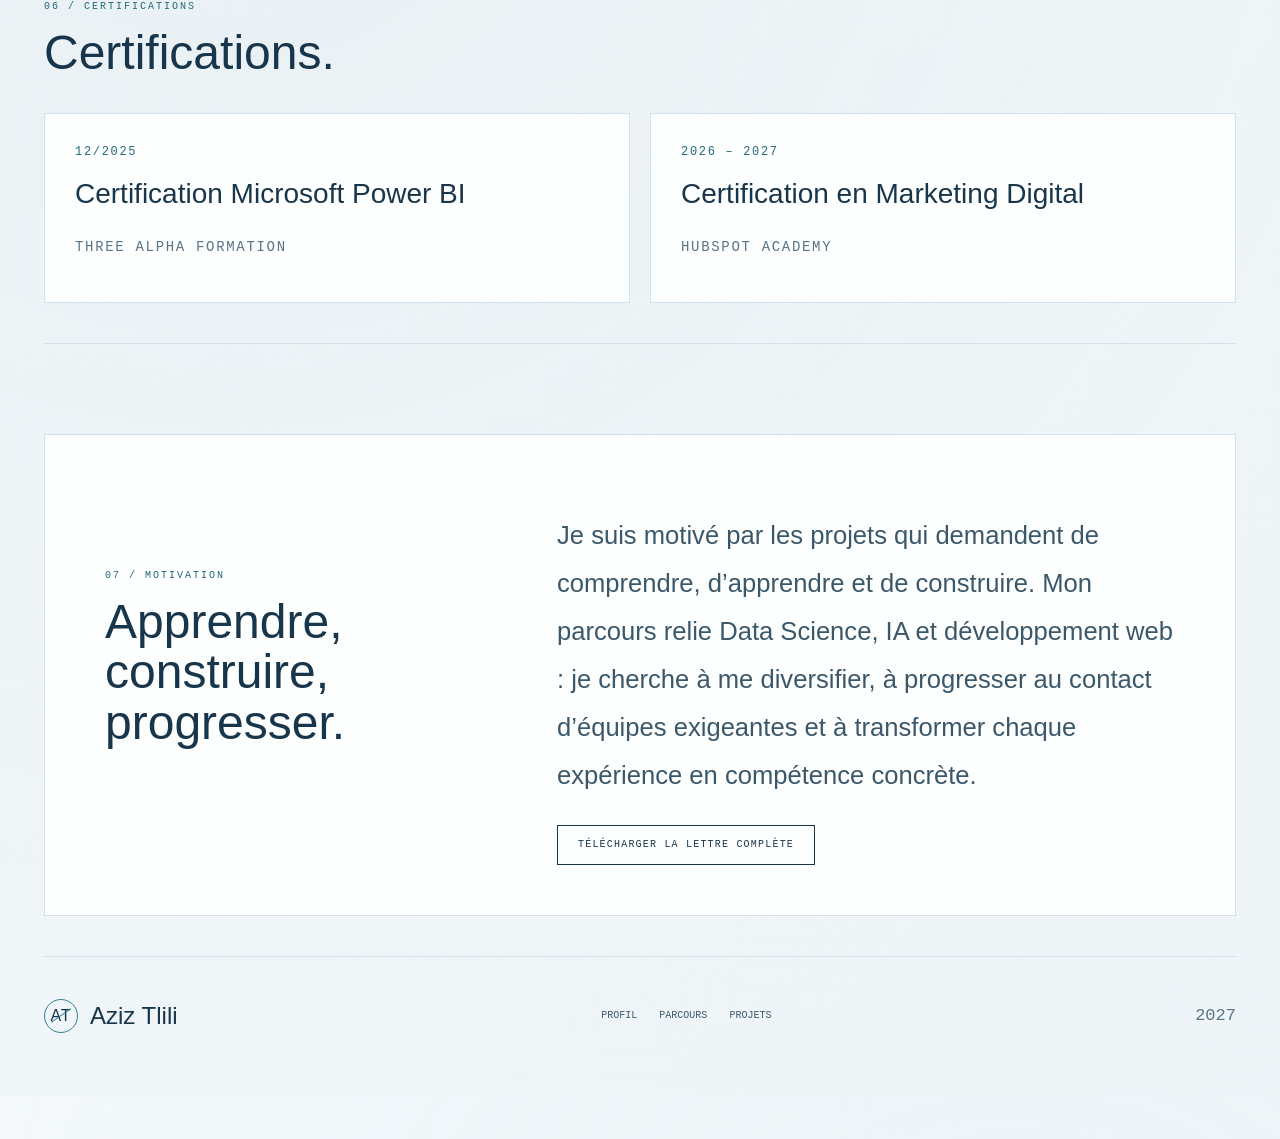
==== commit d62646a8: "Improve portfolio photo and light theme Co-authored-by: Copilot <223556219+Copilot@users.noreply.git" ====
--- a/index.html
+++ b/index.html
@@ -103,7 +103,7 @@
               </div>
 
               <div class="photo-frame">
-                <img src="photo_profile.png" alt="Aziz Tlili" class="profile-photo" />
+                <img src="photo_profile.jpg" alt="Aziz Tlili" class="profile-photo" />
               </div>
 
               <div class="identity">
--- a/styles.css
+++ b/styles.css
@@ -1311,7 +1311,7 @@
   .profile-two-column,
   .contact-grid,
   .letter-panel {
-    grid-template-columns: 1fr;
+    grid-template-columns: minmax(0, 1fr);
   }
 
   .hero-grid {
@@ -1355,10 +1355,11 @@
 
   .hero {
     padding: 40px 0 30px;
+    overflow-x: clip;
   }
 
   .hero h1 {
-    font-size: 78px;
+    font-size: clamp(48px, 11vw, 72px);
   }
 
   .hero-proof {
@@ -1377,6 +1378,20 @@
   .timeline-item {
     grid-template-columns: 1fr;
     gap: 14px;
+  }
+
+  .stack-card {
+    flex-wrap: wrap;
+    gap: 12px;
+  }
+
+  .stack-card-title {
+    flex: 1 1 140px;
+  }
+
+  .stack-card-text {
+    flex: 1 1 100%;
+    max-width: 100%;
   }
 
   .site-footer,
@@ -1581,46 +1596,46 @@
 
 /* Palette douce finale : bleu brumeux, bleu gris et blanc. */
 :root {
-  --background: #f3f8fb;
+  --background: #f7fafc;
   --paper: #ffffff;
-  --paper-soft: #eaf3f7;
-  --panel: #f8fcfd;
-  --text: #23445c;
-  --text-soft: #3c647b;
-  --text-muted: #66879a;
-  --line: #c7dfe8;
-  --sage: #5b93ad;
-  --sage-dark: #467b96;
-  --sage-soft: #7cacc0;
+  --paper-soft: #f1f6f8;
+  --panel: #f8fbfc;
+  --text: #18364b;
+  --text-soft: #3b586b;
+  --text-muted: #587487;
+  --line: #d4e1e8;
+  --sage: #2f7f8f;
+  --sage-dark: #236779;
+  --sage-soft: #2f7f8f;
   --sage-ink: #ffffff;
-  --clay: #79b2c8;
-  --clay-light: #6ca5bd;
-  --graphite: #f3f8fb;
-  --graphite-soft: #e4f0f5;
-  --sand: #9bc8d8;
-  --paper-shadow: rgba(75, 126, 151, 0.12);
-  --red: #5b93ad;
+  --clay: #4d94a8;
+  --clay-light: #3b7f96;
+  --graphite: #f7fafc;
+  --graphite-soft: #eef4f7;
+  --sand: #a2c6d1;
+  --paper-shadow: rgba(31, 70, 91, 0.1);
+  --red: #2f7f8f;
 }
 
 body {
   background:
-    radial-gradient(circle at 80% 5%, rgba(159, 211, 226, 0.24), transparent 20%),
-    radial-gradient(circle at 18% 82%, rgba(91, 147, 173, 0.09), transparent 19%),
+    radial-gradient(circle at 80% 5%, rgba(159, 211, 226, 0.14), transparent 20%),
+    radial-gradient(circle at 18% 82%, rgba(91, 147, 173, 0.05), transparent 19%),
     linear-gradient(135deg, var(--graphite) 0%, var(--graphite-soft) 100%);
 }
 
 body::before {
-  background-image: radial-gradient(rgba(91, 147, 173, 0.15) 0.9px, transparent 0.9px), linear-gradient(90deg, transparent, rgba(159, 211, 226, 0.16), transparent);
+  background-image: radial-gradient(rgba(47, 127, 143, 0.08) 0.9px, transparent 0.9px), linear-gradient(90deg, transparent, rgba(159, 211, 226, 0.1), transparent);
 }
 
 body::after {
   border-color: var(--line);
-  box-shadow: 0 0 80px rgba(159, 211, 226, 0.18) inset;
+  box-shadow: 0 0 80px rgba(159, 211, 226, 0.12) inset;
 }
 
 .site-header {
   background-color: color-mix(in srgb, var(--paper) 90%, transparent);
-  box-shadow: 0 1px 0 rgba(91, 147, 173, 0.16), 0 0 34px rgba(159, 211, 226, 0.1);
+  box-shadow: 0 1px 0 rgba(47, 127, 143, 0.12), 0 0 34px rgba(159, 211, 226, 0.08);
 }
 
 .project-card,
@@ -1633,6 +1648,18 @@
 .scan-frame {
   background-color: rgba(255, 255, 255, 0.78);
   box-shadow: 0 0 0 1px rgba(91, 147, 173, 0.14), 0 32px 110px var(--paper-shadow), inset 0 0 20px rgba(159, 211, 226, 0.14);
+}
+
+.photo-frame {
+  width: min(260px, 100%);
+  height: 300px;
+  border-radius: 14px;
+}
+
+.profile-photo {
+  object-position: center 35%;
+  border-radius: 12px;
+  filter: none;
 }
 
 .timeline-tags span,
@@ -1645,10 +1672,15 @@
 
 .timeline-tags span,
 .project-tags span {
-  color: #123451;
+  color: var(--text);
   background: #ffffff;
-  border-color: #7dcff0;
-  box-shadow: 0 0 0 1px rgba(125, 211, 252, 0.18), inset 0 0 12px rgba(125, 211, 252, 0.12);
+  border-color: var(--line);
+  box-shadow: 0 0 0 1px rgba(47, 127, 143, 0.06), inset 0 0 12px rgba(159, 211, 226, 0.08);
+}
+
+.project-note-link,
+.project-download {
+  color: var(--sage-dark);
 }
 
 /* Le contenu reste lisible même avant le déclenchement des animations. */
